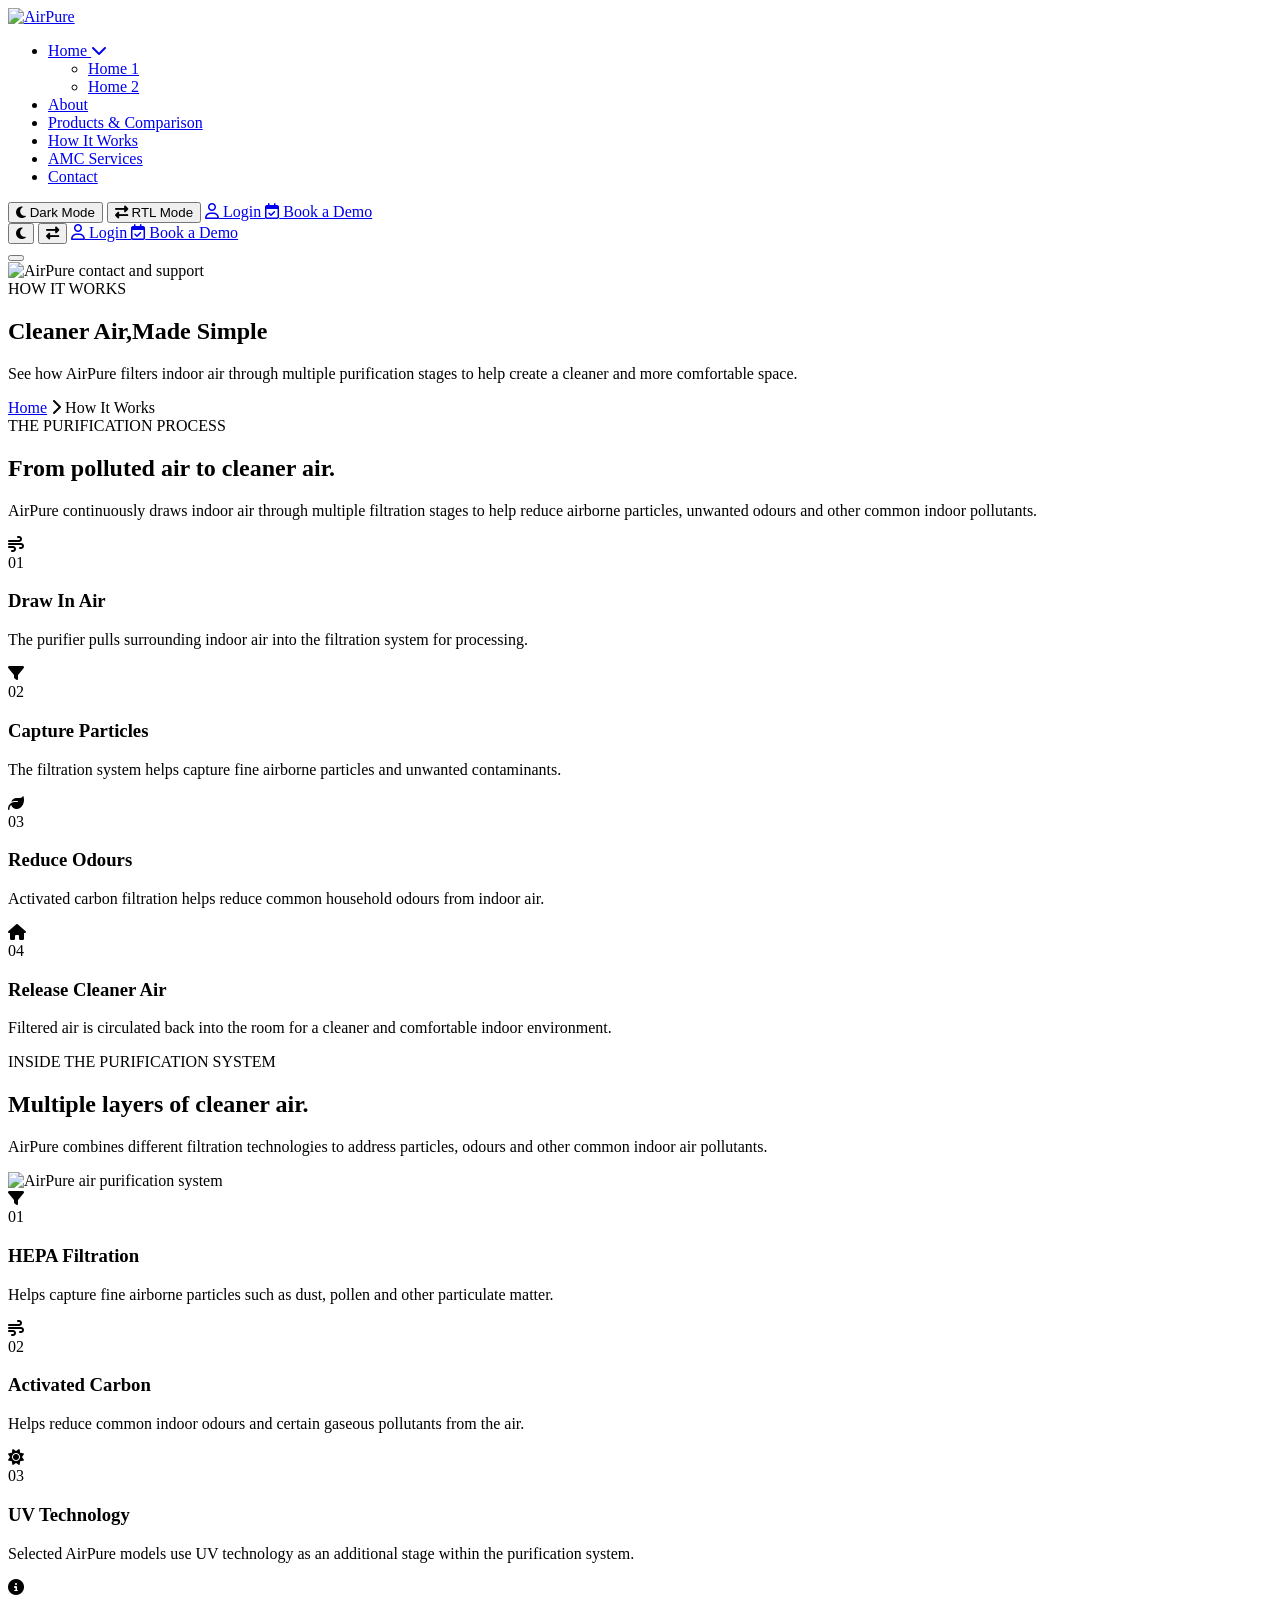
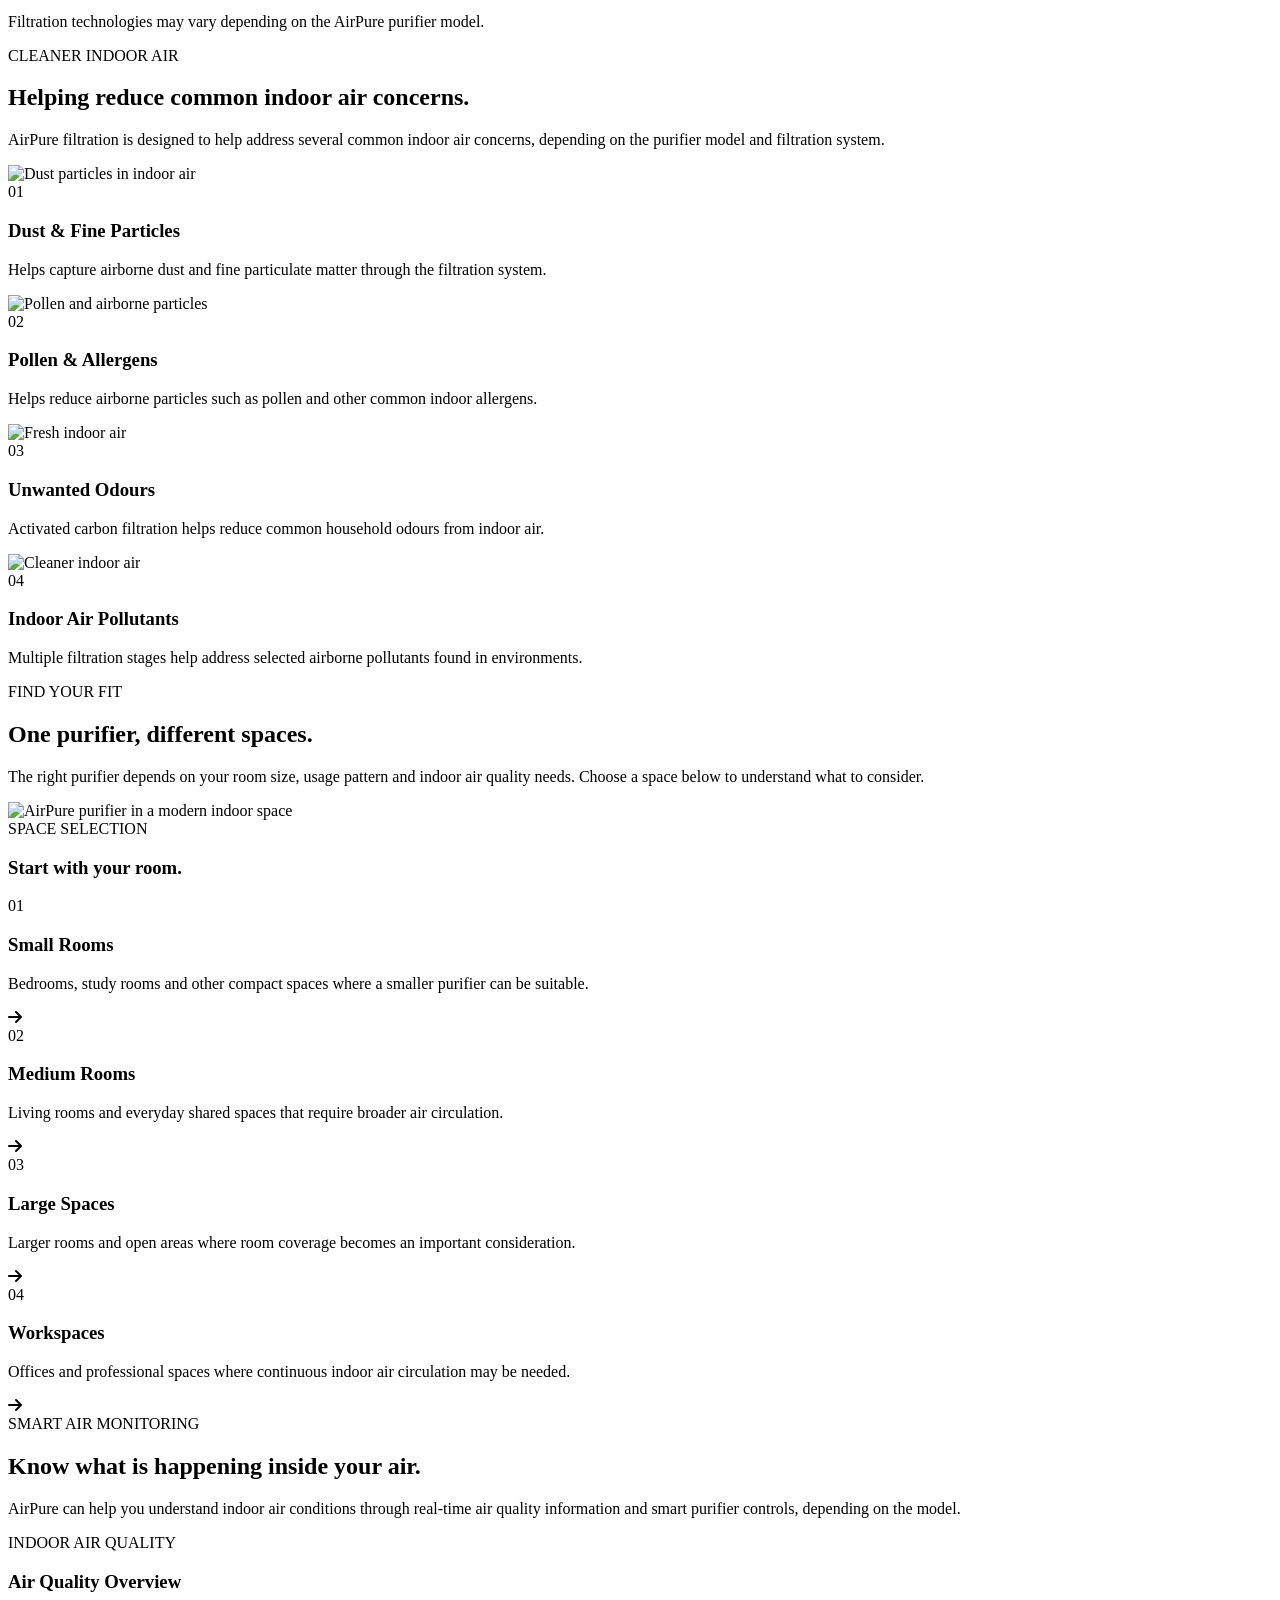
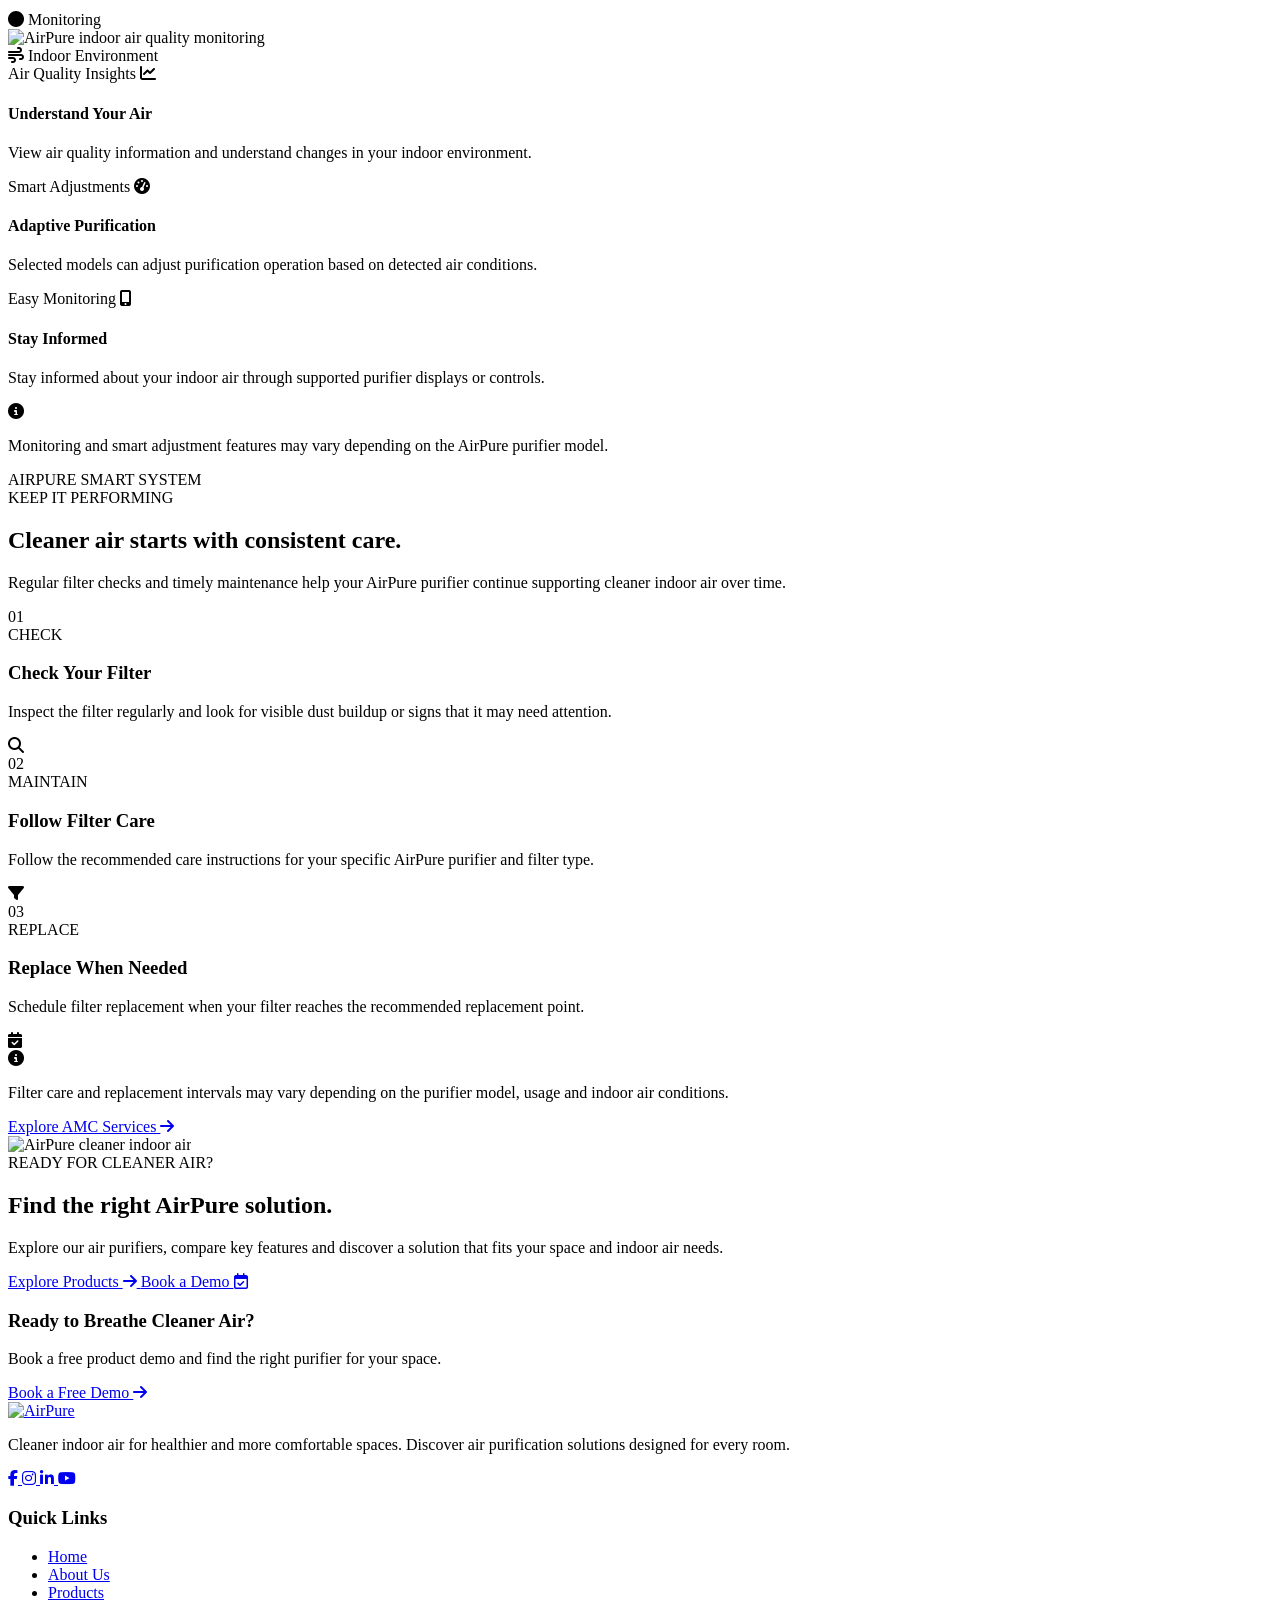
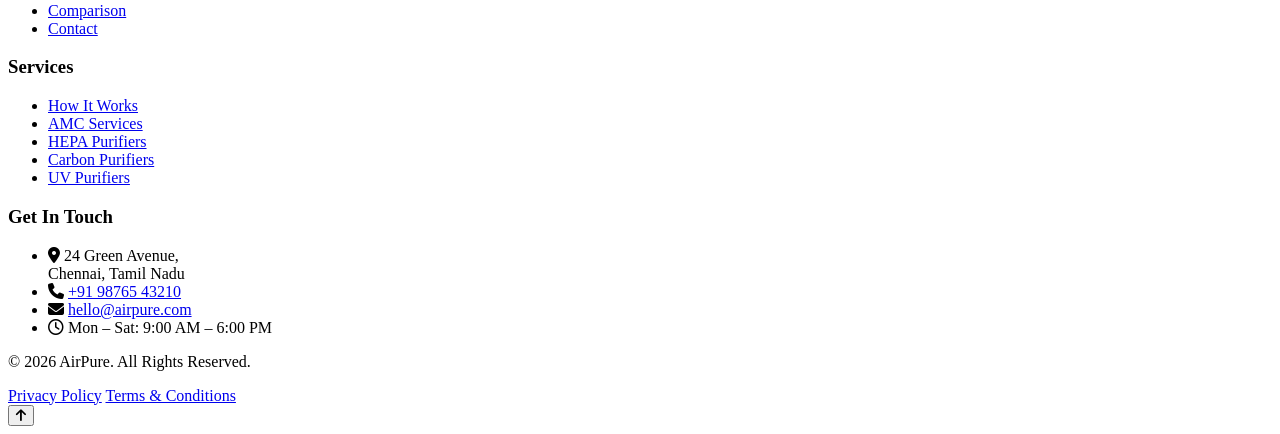
==== how-it-works.html @ e8b5ab21 "Add files via upload" ====
<!DOCTYPE html>
<html lang="en">

<head>
    <meta charset="UTF-8">

    <!-- Responsive Viewport -->
    <meta name="viewport" content="width=device-width, initial-scale=1.0">

    <!-- Website Title -->
    <title>AirPure</title>

    <!-- Favicon -->
    <link rel="icon" type="image/png" href="images/favicon.png">

    <!-- SEO Description -->
    <meta name="description"
        content="AirPure provides advanced air purifiers and indoor air quality solutions for cleaner, healthier spaces.">

    <!-- Google Font - Plus Jakarta Sans -->
    <link rel="preconnect" href="https://fonts.googleapis.com">
    <link rel="preconnect" href="https://fonts.gstatic.com" crossorigin>

    <link href="https://fonts.googleapis.com/css2?family=Plus+Jakarta+Sans:wght@400;500;600&display=swap"
        rel="stylesheet">

    <!-- Font Awesome -->
    <link rel="stylesheet" href="https://cdnjs.cloudflare.com/ajax/libs/font-awesome/6.7.2/css/all.min.css">

    <!-- Main CSS -->
    <link rel="stylesheet" href="css/style.css">

</head>

<body>

    <!-- ================================
     AIRPURE HEADER
================================= -->
    <header class="airpure-header" id="airpureHeader">

        <div class="airpure-header-container">

            <!-- Logo -->
            <a href="index.html" class="airpure-logo">
                <img src="images/logo.png" alt="AirPure">
            </a>


            <!-- Desktop Navigation -->
            <nav class="airpure-navigation" id="airpureNavigation">

                <ul class="airpure-menu">

                    <!-- Home Dropdown -->
                    <li class="airpure-menu-item airpure-home-dropdown">
                        <a href="#" class="airpure-menu-link">
                            Home
                            <i class="fa-solid fa-chevron-down"></i>
                        </a>

                        <ul class="airpure-dropdown-menu">
                            <li>
                                <a href="index.html">Home 1</a>
                            </li>

                            <li>
                                <a href="home-2.html">Home 2</a>
                            </li>
                        </ul>
                    </li>


                    <!-- About -->
                    <li class="airpure-menu-item">
                        <a href="about.html" class="airpure-menu-link">
                            About
                        </a>
                    </li>

                    <!-- Products -->
                    <li class="airpure-menu-item">
                        <a href="products.html" class="airpure-menu-link">
                            Products & Comparison
                        </a>
                    </li>

                    <!-- How It Works -->
                    <li class="airpure-menu-item">
                        <a href="how-it-works.html" class="airpure-menu-link">
                            How It Works
                        </a>
                    </li>


                    <!-- AMC Services -->
                    <li class="airpure-menu-item">
                        <a href="amc-services.html" class="airpure-menu-link">
                            AMC Services
                        </a>
                    </li>


                    <!-- Contact -->
                    <li class="airpure-menu-item">
                        <a href="contact.html" class="airpure-menu-link">
                            Contact
                        </a>
                    </li>

                </ul>


                <!-- Mobile / Tablet Controls -->
                <div class="airpure-mobile-controls">

                    <!-- Dark Mode -->
                    <button class="airpure-control-btn" id="airpureThemeToggle" type="button"
                        aria-label="Toggle dark mode">

                        <i class="fa-solid fa-moon"></i>
                        <span>Dark Mode</span>

                    </button>


                    <!-- RTL -->
                    <button class="airpure-control-btn" id="airpureRtlToggle" type="button"
                        aria-label="Toggle RTL mode">

                        <i class="fa-solid fa-right-left"></i>
                        <span>RTL Mode</span>

                    </button>


                    <!-- Login -->
                    <a href="login.html" class="airpure-login-btn">
                        <i class="fa-regular fa-user"></i>
                        Login
                    </a>


                    <!-- Book Demo -->
                    <a href="demo-booking.html" class="airpure-demo-btn">

                        <i class="fa-regular fa-calendar-check"></i>
                        Book a Demo

                    </a>

                </div>

            </nav>


            <!-- Desktop Controls -->
            <div class="airpure-desktop-controls">

                <!-- Dark Mode -->
                <button class="airpure-icon-btn" id="airpureThemeToggleDesktop" type="button"
                    aria-label="Toggle dark mode">

                    <i class="fa-solid fa-moon"></i>

                </button>


                <!-- RTL -->
                <button class="airpure-icon-btn" id="airpureRtlToggleDesktop" type="button"
                    aria-label="Toggle RTL mode">

                    <i class="fa-solid fa-right-left"></i>

                </button>


                <!-- Login -->
                <a href="login.html" class="airpure-login-btn">
                    <i class="fa-regular fa-user"></i>
                    Login
                </a>


                <!-- Book Demo -->
                <a href="demo-booking.html" class="airpure-demo-btn">

                    <i class="fa-regular fa-calendar-check"></i>
                    Book a Demo

                </a>

            </div>


            <!-- Menu Toggle -->
            <button class="airpure-menu-toggle" id="airpureMenuToggle" type="button" aria-label="Open menu"
                aria-expanded="false">

                <span></span>
                <span></span>
                <span></span>

            </button>

        </div>

    </header>

    <!-- Page Hero -->
    <section class="airpure-page-hero">

        <div class="airpure-page-hero-image">
            <img src="images/hw-hero.jpg" alt="AirPure contact and support">
        </div>

        <div class="airpure-page-hero-overlay"></div>

        <div class="container">
            <div class="airpure-page-hero-content">

                <span class="airpure-page-hero-label">
                    HOW IT WORKS
                </span>

                <h1>Cleaner Air,<span>Made Simple</span></h1>

                <p>
                    See how AirPure filters indoor air through multiple purification stages to help create a cleaner and
                    more comfortable space.
                </p>

                <div class="airpure-page-hero-breadcrumb">
                    <a href="index.html">Home</a>
                    <i class="fa-solid fa-chevron-right"></i>
                    <span>How It Works</span>
                </div>

            </div>
        </div>

    </section>

    <!-- AIR PURIFICATION PROCESS SECTION -->
    <section class="airpure-how-process-section">
        <div class="container">

            <div class="airpure-how-process-heading">

                <span class="airpure-section-label">
                    THE PURIFICATION PROCESS
                </span>

                <h2>
                    From polluted air to
                    <span>cleaner air.</span>
                </h2>

                <p>
                    AirPure continuously draws indoor air through multiple
                    filtration stages to help reduce airborne particles,
                    unwanted odours and other common indoor pollutants.
                </p>

            </div>

            <div class="airpure-how-process-grid">

                <!-- Step 01 -->
                <div class="airpure-how-process-card">

                    <div class="airpure-how-process-top">
                        <div class="airpure-how-process-icon">
                            <i class="fa-solid fa-wind"></i>
                        </div>

                        <span>01</span>
                    </div>

                    <h3>Draw In Air</h3>

                    <p>
                        The purifier pulls surrounding indoor air into the
                        filtration system for processing.
                    </p>

                </div>


                <!-- Step 02 -->
                <div class="airpure-how-process-card">

                    <div class="airpure-how-process-top">
                        <div class="airpure-how-process-icon">
                            <i class="fa-solid fa-filter"></i>
                        </div>

                        <span>02</span>
                    </div>

                    <h3>Capture Particles</h3>

                    <p>
                        The filtration system helps capture fine airborne
                        particles and unwanted contaminants.
                    </p>

                </div>


                <!-- Step 03 -->
                <div class="airpure-how-process-card">

                    <div class="airpure-how-process-top">
                        <div class="airpure-how-process-icon">
                            <i class="fa-solid fa-leaf"></i>
                        </div>

                        <span>03</span>
                    </div>

                    <h3>Reduce Odours</h3>

                    <p>
                        Activated carbon filtration helps reduce common
                        household odours from indoor air.
                    </p>

                </div>


                <!-- Step 04 -->
                <div class="airpure-how-process-card">

                    <div class="airpure-how-process-top">
                        <div class="airpure-how-process-icon">
                            <i class="fa-solid fa-house"></i>
                        </div>

                        <span>04</span>
                    </div>

                    <h3>Release Cleaner Air</h3>

                    <p>
                        Filtered air is circulated back into the room for a
                        cleaner and comfortable indoor environment.
                    </p>

                </div>

            </div>

        </div>
    </section>

    <!-- PURIFICATION TECHNOLOGY SECTION -->
    <section class="airpure-how-technology-section">
        <div class="container">

            <div class="airpure-how-technology-heading">

                <span class="airpure-section-label">
                    INSIDE THE PURIFICATION SYSTEM
                </span>

                <h2>
                    Multiple layers of
                    <span>cleaner air.</span>
                </h2>

                <p>
                    AirPure combines different filtration technologies to address
                    particles, odours and other common indoor air pollutants.
                </p>

            </div>


            <div class="airpure-how-technology-main">

                <div class="airpure-how-technology-image">
                    <img src="images/purification-system.jpg" alt="AirPure air purification system">
                </div>


                <div class="airpure-how-technology-content">

                    <div class="airpure-how-technology-item">

                        <div class="airpure-how-technology-icon">
                            <i class="fa-solid fa-filter"></i>
                        </div>

                        <div>
                            <span>01</span>
                            <h3>HEPA Filtration</h3>
                            <p>
                                Helps capture fine airborne particles such as dust,
                                pollen and other particulate matter.
                            </p>
                        </div>

                    </div>


                    <div class="airpure-how-technology-item">

                        <div class="airpure-how-technology-icon">
                            <i class="fa-solid fa-wind"></i>
                        </div>

                        <div>
                            <span>02</span>
                            <h3>Activated Carbon</h3>
                            <p>
                                Helps reduce common indoor odours and certain
                                gaseous pollutants from the air.
                            </p>
                        </div>

                    </div>


                    <div class="airpure-how-technology-item">

                        <div class="airpure-how-technology-icon">
                            <i class="fa-solid fa-sun"></i>
                        </div>

                        <div>
                            <span>03</span>
                            <h3>UV Technology</h3>
                            <p>
                                Selected AirPure models use UV technology as an
                                additional stage within the purification system.
                            </p>
                        </div>

                    </div>


                    <div class="airpure-how-technology-note">

                        <i class="fa-solid fa-circle-info"></i>

                        <p>
                            Filtration technologies may vary depending on the
                            AirPure purifier model.
                        </p>

                    </div>

                </div>

            </div>

        </div>
    </section>

    <!-- AIR QUALITY BENEFITS SECTION -->
    <section class="airpure-how-benefits-section">
        <div class="container">

            <div class="airpure-how-benefits-heading">

                <span class="airpure-section-label">
                    CLEANER INDOOR AIR
                </span>

                <h2>
                    Helping reduce common
                    <span>indoor air concerns.</span>
                </h2>

                <p>
                    AirPure filtration is designed to help address several common
                    indoor air concerns, depending on the purifier model and
                    filtration system.
                </p>

            </div>


            <div class="airpure-how-benefits-grid">

                <!-- Card 01 -->
                <div class="airpure-how-benefit-card">

                    <div class="airpure-how-benefit-image">
                        <img src="images/dust-particles.jpg" alt="Dust particles in indoor air">
                    </div>

                    <div class="airpure-how-benefit-content">
                        <span>01</span>

                        <h3>Dust & Fine Particles</h3>

                        <p>
                            Helps capture airborne dust and fine particulate
                            matter through the filtration system.
                        </p>
                    </div>

                </div>


                <!-- Card 02 -->
                <div class="airpure-how-benefit-card">

                    <div class="airpure-how-benefit-image">
                        <img src="images/pollen.jpg" alt="Pollen and airborne particles">
                    </div>

                    <div class="airpure-how-benefit-content">
                        <span>02</span>

                        <h3>Pollen & Allergens</h3>

                        <p>
                            Helps reduce airborne particles such as pollen and
                            other common indoor allergens.
                        </p>
                    </div>

                </div>


                <!-- Card 03 -->
                <div class="airpure-how-benefit-card">

                    <div class="airpure-how-benefit-image">
                        <img src="images/odour.jpg" alt="Fresh indoor air">
                    </div>

                    <div class="airpure-how-benefit-content">
                        <span>03</span>

                        <h3>Unwanted Odours</h3>

                        <p>
                            Activated carbon filtration helps reduce common
                            household odours from indoor air.
                        </p>
                    </div>

                </div>


                <!-- Card 04 -->
                <div class="airpure-how-benefit-card">

                    <div class="airpure-how-benefit-image">
                        <img src="images/indoor-air.jpg" alt="Cleaner indoor air">
                    </div>

                    <div class="airpure-how-benefit-content">
                        <span>04</span>

                        <h3>Indoor Air Pollutants</h3>

                        <p>
                            Multiple filtration stages help address selected
                            airborne pollutants found in environments.
                        </p>
                    </div>

                </div>

            </div>

        </div>
    </section>

    <!-- RIGHT PURIFIER FOR YOUR SPACE SECTION -->
    <section class="airpure-how-space-section">
        <div class="container">

            <div class="airpure-how-space-header">

                <div>
                    <span class="airpure-section-label">
                        FIND YOUR FIT
                    </span>

                    <h2>
                        One purifier,
                        <span>different spaces.</span>
                    </h2>
                </div>

                <p>
                    The right purifier depends on your room size, usage pattern
                    and indoor air quality needs. Choose a space below to
                    understand what to consider.
                </p>

            </div>


            <div class="airpure-how-space-layout">

                <!-- Large Image -->
                <div class="airpure-how-space-visual">

                    <img src="images/indoor-space.jpg" alt="AirPure purifier in a modern indoor space">

                    <div class="airpure-how-space-overlay">

                        <span>SPACE SELECTION</span>

                        <h3>
                            Start with your
                            room.
                        </h3>

                    </div>

                </div>


                <!-- Space Information -->
                <div class="airpure-how-space-list">

                    <div class="airpure-how-space-row">

                        <div class="airpure-how-space-row-number">
                            01
                        </div>

                        <div class="airpure-how-space-row-content">
                            <h3>Small Rooms</h3>

                            <p>
                                Bedrooms, study rooms and other compact spaces
                                where a smaller purifier can be suitable.
                            </p>
                        </div>

                        <i class="fa-solid fa-arrow-right"></i>

                    </div>


                    <div class="airpure-how-space-row">

                        <div class="airpure-how-space-row-number">
                            02
                        </div>

                        <div class="airpure-how-space-row-content">
                            <h3>Medium Rooms</h3>

                            <p>
                                Living rooms and everyday shared spaces that
                                require broader air circulation.
                            </p>
                        </div>

                        <i class="fa-solid fa-arrow-right"></i>

                    </div>


                    <div class="airpure-how-space-row">

                        <div class="airpure-how-space-row-number">
                            03
                        </div>

                        <div class="airpure-how-space-row-content">
                            <h3>Large Spaces</h3>

                            <p>
                                Larger rooms and open areas where room coverage
                                becomes an important consideration.
                            </p>
                        </div>

                        <i class="fa-solid fa-arrow-right"></i>

                    </div>


                    <div class="airpure-how-space-row">

                        <div class="airpure-how-space-row-number">
                            04
                        </div>

                        <div class="airpure-how-space-row-content">
                            <h3>Workspaces</h3>

                            <p>
                                Offices and professional spaces where continuous
                                indoor air circulation may be needed.
                            </p>
                        </div>

                        <i class="fa-solid fa-arrow-right"></i>

                    </div>

                </div>

            </div>

        </div>
    </section>

    <!-- SMART AIR QUALITY MONITORING SECTION -->
    <section class="airpure-how-monitor-section">
        <div class="container">

            <div class="airpure-how-monitor-heading">

                <span class="airpure-section-label">
                    SMART AIR MONITORING
                </span>

                <h2>
                    Know what is happening
                    <span>inside your air.</span>
                </h2>

                <p>
                    AirPure can help you understand indoor air conditions
                    through real-time air quality information and smart
                    purifier controls, depending on the model.
                </p>

            </div>


            <div class="airpure-how-monitor-dashboard">

                <!-- Dashboard Header -->
                <div class="airpure-how-monitor-dashboard-header">

                    <div>
                        <span>INDOOR AIR QUALITY</span>
                        <h3>Air Quality Overview</h3>
                    </div>

                    <div class="airpure-how-monitor-live">
                        <i class="fa-solid fa-circle"></i>
                        Monitoring
                    </div>

                </div>


                <!-- Dashboard Body -->
                <div class="airpure-how-monitor-dashboard-body">

                    <div class="airpure-how-monitor-main-visual">

                        <img src="images/air-quality-monitor.jpg" alt="AirPure indoor air quality monitoring">

                        <div class="airpure-how-monitor-image-label">
                            <i class="fa-solid fa-wind"></i>
                            Indoor Environment
                        </div>

                    </div>


                    <div class="airpure-how-monitor-data">

                        <!-- Air Quality -->
                        <div class="airpure-how-monitor-data-item">

                            <div class="airpure-how-monitor-data-top">
                                <span>Air Quality Insights</span>
                                <i class="fa-solid fa-chart-line"></i>
                            </div>

                            <h4>Understand Your Air</h4>

                            <p>
                                View air quality information and understand
                                changes in your indoor environment.
                            </p>

                            <div class="airpure-how-monitor-progress">
                                <span></span>
                            </div>

                        </div>


                        <!-- Smart Adjustments -->
                        <div class="airpure-how-monitor-data-item">

                            <div class="airpure-how-monitor-data-top">
                                <span>Smart Adjustments</span>
                                <i class="fa-solid fa-gauge-high"></i>
                            </div>

                            <h4>Adaptive Purification</h4>

                            <p>
                                Selected models can adjust purification
                                operation based on detected air conditions.
                            </p>

                            <div class="airpure-how-monitor-progress">
                                <span></span>
                            </div>

                        </div>


                        <!-- Easy Monitoring -->
                        <div class="airpure-how-monitor-data-item">

                            <div class="airpure-how-monitor-data-top">
                                <span>Easy Monitoring</span>
                                <i class="fa-solid fa-mobile-screen-button"></i>
                            </div>

                            <h4>Stay Informed</h4>

                            <p>
                                Stay informed about your indoor air through
                                supported purifier displays or controls.
                            </p>

                            <div class="airpure-how-monitor-progress">
                                <span></span>
                            </div>

                        </div>

                    </div>

                </div>


                <!-- Dashboard Footer -->
                <div class="airpure-how-monitor-dashboard-footer">

                    <div>
                        <i class="fa-solid fa-circle-info"></i>

                        <p>
                            Monitoring and smart adjustment features may vary
                            depending on the AirPure purifier model.
                        </p>
                    </div>

                    <span>
                        AIRPURE SMART SYSTEM
                    </span>

                </div>

            </div>

        </div>
    </section>

    <!-- PURIFIER CARE SECTION -->
    <section class="airpure-how-care-section">
        <div class="container">

            <div class="airpure-how-care-top">

                <div class="airpure-how-care-title">

                    <span class="airpure-section-label">
                        KEEP IT PERFORMING
                    </span>

                    <h2>
                        Cleaner air starts with
                        <span>consistent care.</span>
                    </h2>

                </div>

                <p>
                    Regular filter checks and timely maintenance help your
                    AirPure purifier continue supporting cleaner indoor air
                    over time.
                </p>

            </div>


            <div class="airpure-how-care-timeline">

                <!-- STEP 01 -->
                <div class="airpure-how-care-step">

                    <div class="airpure-how-care-marker">
                        <span>01</span>
                    </div>

                    <div class="airpure-how-care-content">

                        <span>CHECK</span>

                        <h3>
                            Check Your Filter
                        </h3>

                        <p>
                            Inspect the filter regularly and look for visible
                            dust buildup or signs that it may need attention.
                        </p>

                    </div>

                    <div class="airpure-how-care-icon">
                        <i class="fa-solid fa-magnifying-glass"></i>
                    </div>

                </div>


                <!-- STEP 02 -->
                <div class="airpure-how-care-step">

                    <div class="airpure-how-care-marker">
                        <span>02</span>
                    </div>

                    <div class="airpure-how-care-content">

                        <span>MAINTAIN</span>

                        <h3>
                            Follow Filter Care
                        </h3>

                        <p>
                            Follow the recommended care instructions for your
                            specific AirPure purifier and filter type.
                        </p>

                    </div>

                    <div class="airpure-how-care-icon">
                        <i class="fa-solid fa-filter"></i>
                    </div>

                </div>


                <!-- STEP 03 -->
                <div class="airpure-how-care-step">

                    <div class="airpure-how-care-marker">
                        <span>03</span>
                    </div>

                    <div class="airpure-how-care-content">

                        <span>REPLACE</span>

                        <h3>
                            Replace When Needed
                        </h3>

                        <p>
                            Schedule filter replacement when your filter reaches
                            the recommended replacement point.
                        </p>

                    </div>

                    <div class="airpure-how-care-icon">
                        <i class="fa-solid fa-calendar-check"></i>
                    </div>

                </div>

            </div>


            <div class="airpure-how-care-bottom">

                <div>
                    <i class="fa-solid fa-circle-info"></i>

                    <p>
                        Filter care and replacement intervals may vary depending
                        on the purifier model, usage and indoor air conditions.
                    </p>
                </div>

                <a href="amc-services.html" class="btn-secondary">
                    Explore AMC Services
                    <i class="fa-solid fa-arrow-right"></i>
                </a>

            </div>

        </div>
    </section>

    <!-- HOW IT WORKS FINAL CTA -->
    <section class="airpure-how-final-cta">

        <div class="airpure-how-final-cta-image">
            <img src="images/clean-air-cta.jpg" alt="AirPure cleaner indoor air">
        </div>

        <div class="airpure-how-final-cta-overlay"></div>

        <div class="container">

            <div class="airpure-how-final-cta-content">

                <span class="airpure-section-label">
                    READY FOR CLEANER AIR?
                </span>

                <h2>
                    Find the right
                    <span>AirPure solution.</span>
                </h2>

                <p>
                    Explore our air purifiers, compare key features and discover
                    a solution that fits your space and indoor air needs.
                </p>

                <div class="airpure-how-final-cta-actions">

                    <a href="products-comparison.html" class="btn-primary">
                        Explore Products
                        <i class="fa-solid fa-arrow-right"></i>
                    </a>

                    <a href="book-demo.html" class="btn-secondary">
                        Book a Demo
                        <i class="fa-regular fa-calendar-check"></i>
                    </a>

                </div>

            </div>

        </div>

    </section>

    <!-- =========================================
     AIRPURE FOOTER
========================================= -->

    <footer class="airpure-footer">

        <div class="container">

            <!-- Footer CTA -->
            <div class="airpure-footer-cta">

                <div class="airpure-footer-cta-content">

                    <h3>Ready to Breathe Cleaner Air?</h3>

                    <p>
                        Book a free product demo and find the right
                        purifier for your space.
                    </p>

                </div>

                <a href="contact.html#demo-booking" class="airpure-footer-cta-btn">

                    Book a Free Demo
                    <i class="fa-solid fa-arrow-right"></i>

                </a>

            </div>


            <!-- Footer Main Columns -->
            <div class="airpure-footer-main">

                <!-- Brand -->
                <div class="airpure-footer-brand">

                    <a href="index.html" class="airpure-footer-logo">
                        <img src="images/logo-light.png" alt="AirPure">
                    </a>

                    <p>
                        Cleaner indoor air for healthier and more
                        comfortable spaces. Discover air purification
                        solutions designed for every room.
                    </p>

                    <div class="airpure-social-links">

                        <a href="#" aria-label="Facebook">
                            <i class="fa-brands fa-facebook-f"></i>
                        </a>

                        <a href="#" aria-label="Instagram">
                            <i class="fa-brands fa-instagram"></i>
                        </a>

                        <a href="#" aria-label="LinkedIn">
                            <i class="fa-brands fa-linkedin-in"></i>
                        </a>

                        <a href="#" aria-label="YouTube">
                            <i class="fa-brands fa-youtube"></i>
                        </a>

                    </div>

                </div>


                <!-- Quick Links -->
                <div class="airpure-footer-column">

                    <h3>Quick Links</h3>

                    <ul>

                        <li>
                            <a href="index.html">Home</a>
                        </li>

                        <li>
                            <a href="about.html">About Us</a>
                        </li>

                        <li>
                            <a href="products.html">Products</a>
                        </li>

                        <li>
                            <a href="comparison.html">Comparison</a>
                        </li>

                        <li>
                            <a href="contact.html">Contact</a>
                        </li>

                    </ul>

                </div>


                <!-- Services -->
                <div class="airpure-footer-column">

                    <h3>Services</h3>

                    <ul>

                        <li>
                            <a href="how-it-works.html">
                                How It Works
                            </a>
                        </li>

                        <li>
                            <a href="amc-services.html">
                                AMC Services
                            </a>
                        </li>

                        <li>
                            <a href="products.html">
                                HEPA Purifiers
                            </a>
                        </li>

                        <li>
                            <a href="products.html">
                                Carbon Purifiers
                            </a>
                        </li>

                        <li>
                            <a href="products.html">
                                UV Purifiers
                            </a>
                        </li>

                    </ul>

                </div>


                <!-- Contact -->
                <div class="airpure-footer-column airpure-footer-contact">

                    <h3>Get In Touch</h3>

                    <ul>

                        <li>
                            <i class="fa-solid fa-location-dot"></i>

                            <span>
                                24 Green Avenue,<br>
                                Chennai, Tamil Nadu
                            </span>
                        </li>

                        <li>
                            <i class="fa-solid fa-phone"></i>

                            <a href="tel:+919876543210">
                                +91 98765 43210
                            </a>
                        </li>

                        <li>
                            <i class="fa-solid fa-envelope"></i>

                            <a href="mailto:hello@airpure.com">
                                hello@airpure.com
                            </a>
                        </li>

                        <li>
                            <i class="fa-regular fa-clock"></i>

                            <span>
                                Mon – Sat: 9:00 AM – 6:00 PM
                            </span>
                        </li>

                    </ul>

                </div>

            </div>


            <!-- Footer Bottom -->
            <div class="airpure-footer-bottom">

                <p>
                    © 2026 AirPure. All Rights Reserved.
                </p>

                <div class="airpure-footer-bottom-links">

                    <a href="#">Privacy Policy</a>

                    <span></span>

                    <a href="#">Terms & Conditions</a>

                </div>

            </div>

        </div>

    </footer>

    <!-- =========================================
     SCROLL TO TOP
========================================= -->

    <button class="airpure-scroll-top" id="airpureScrollTop" type="button" aria-label="Scroll to top">

        <i class="fa-solid fa-arrow-up"></i>

    </button>

    <script src="js/main.js"></script>

</body>

</html>
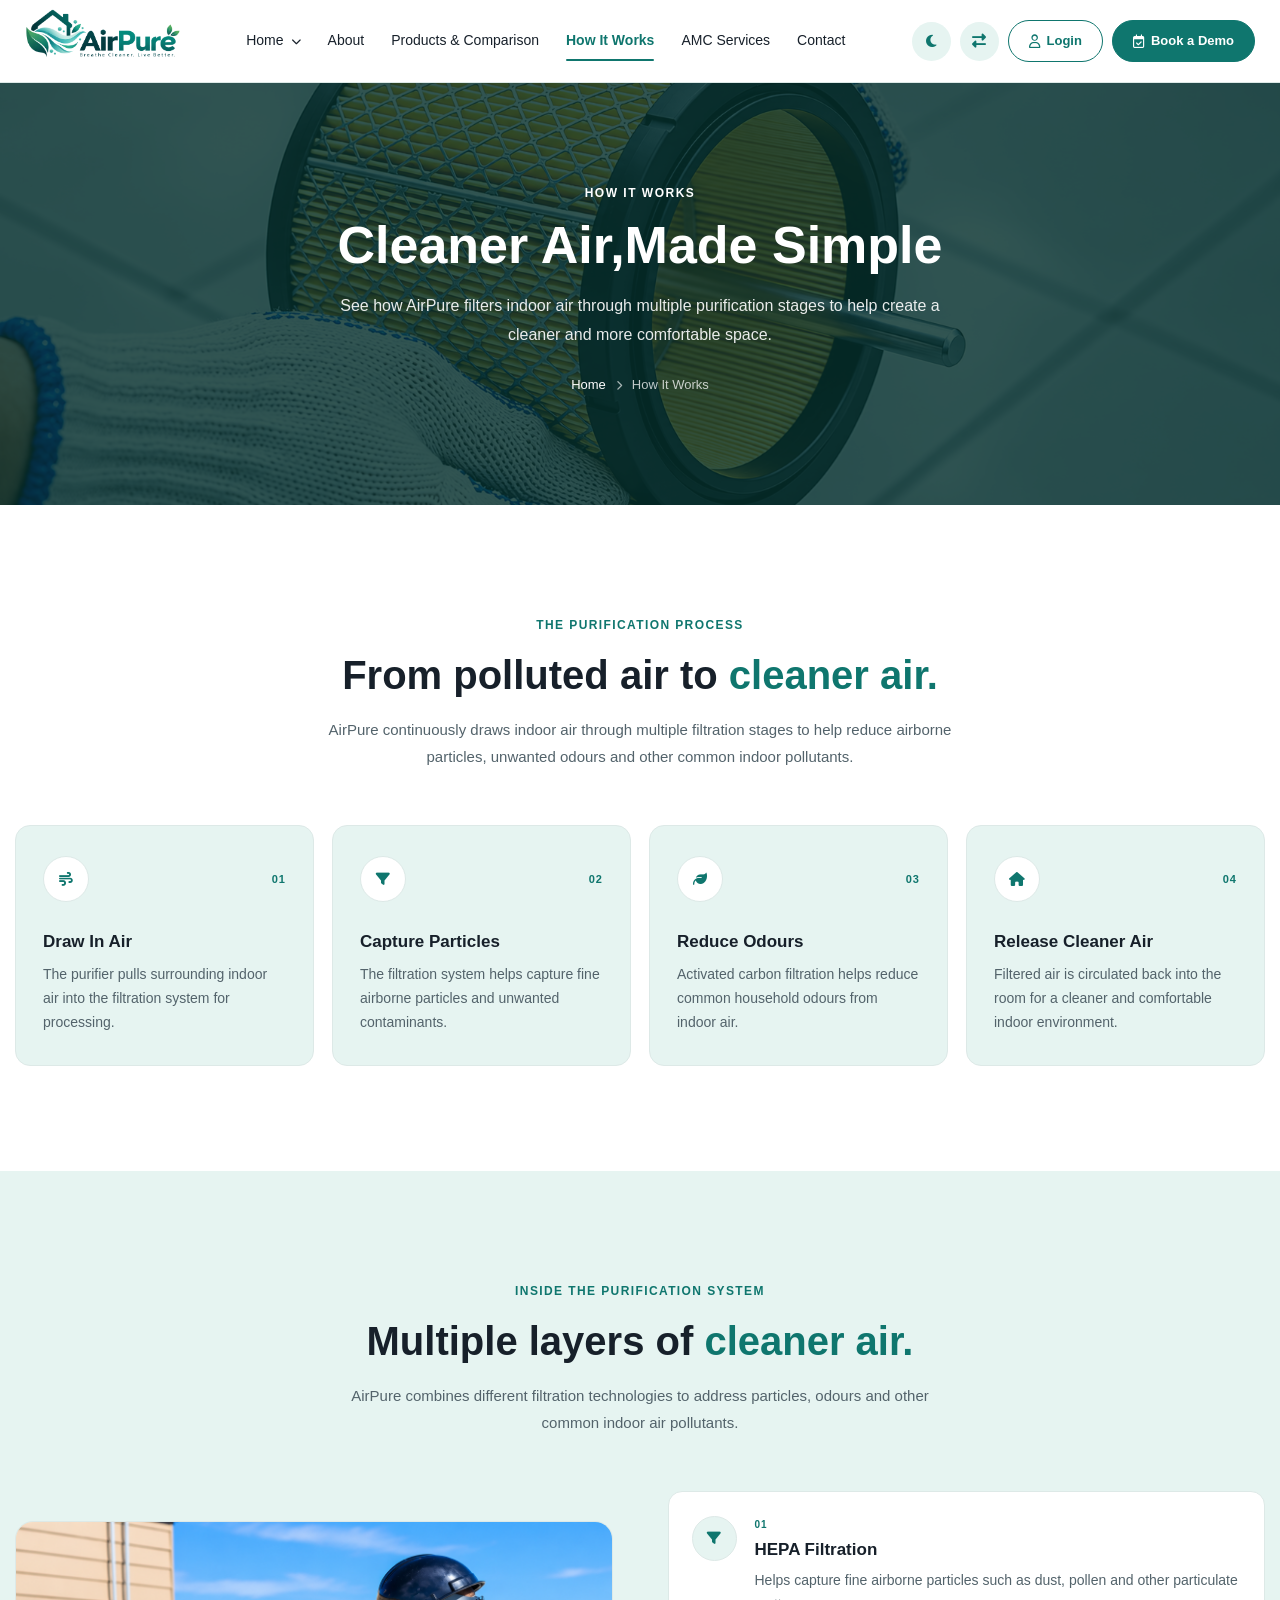
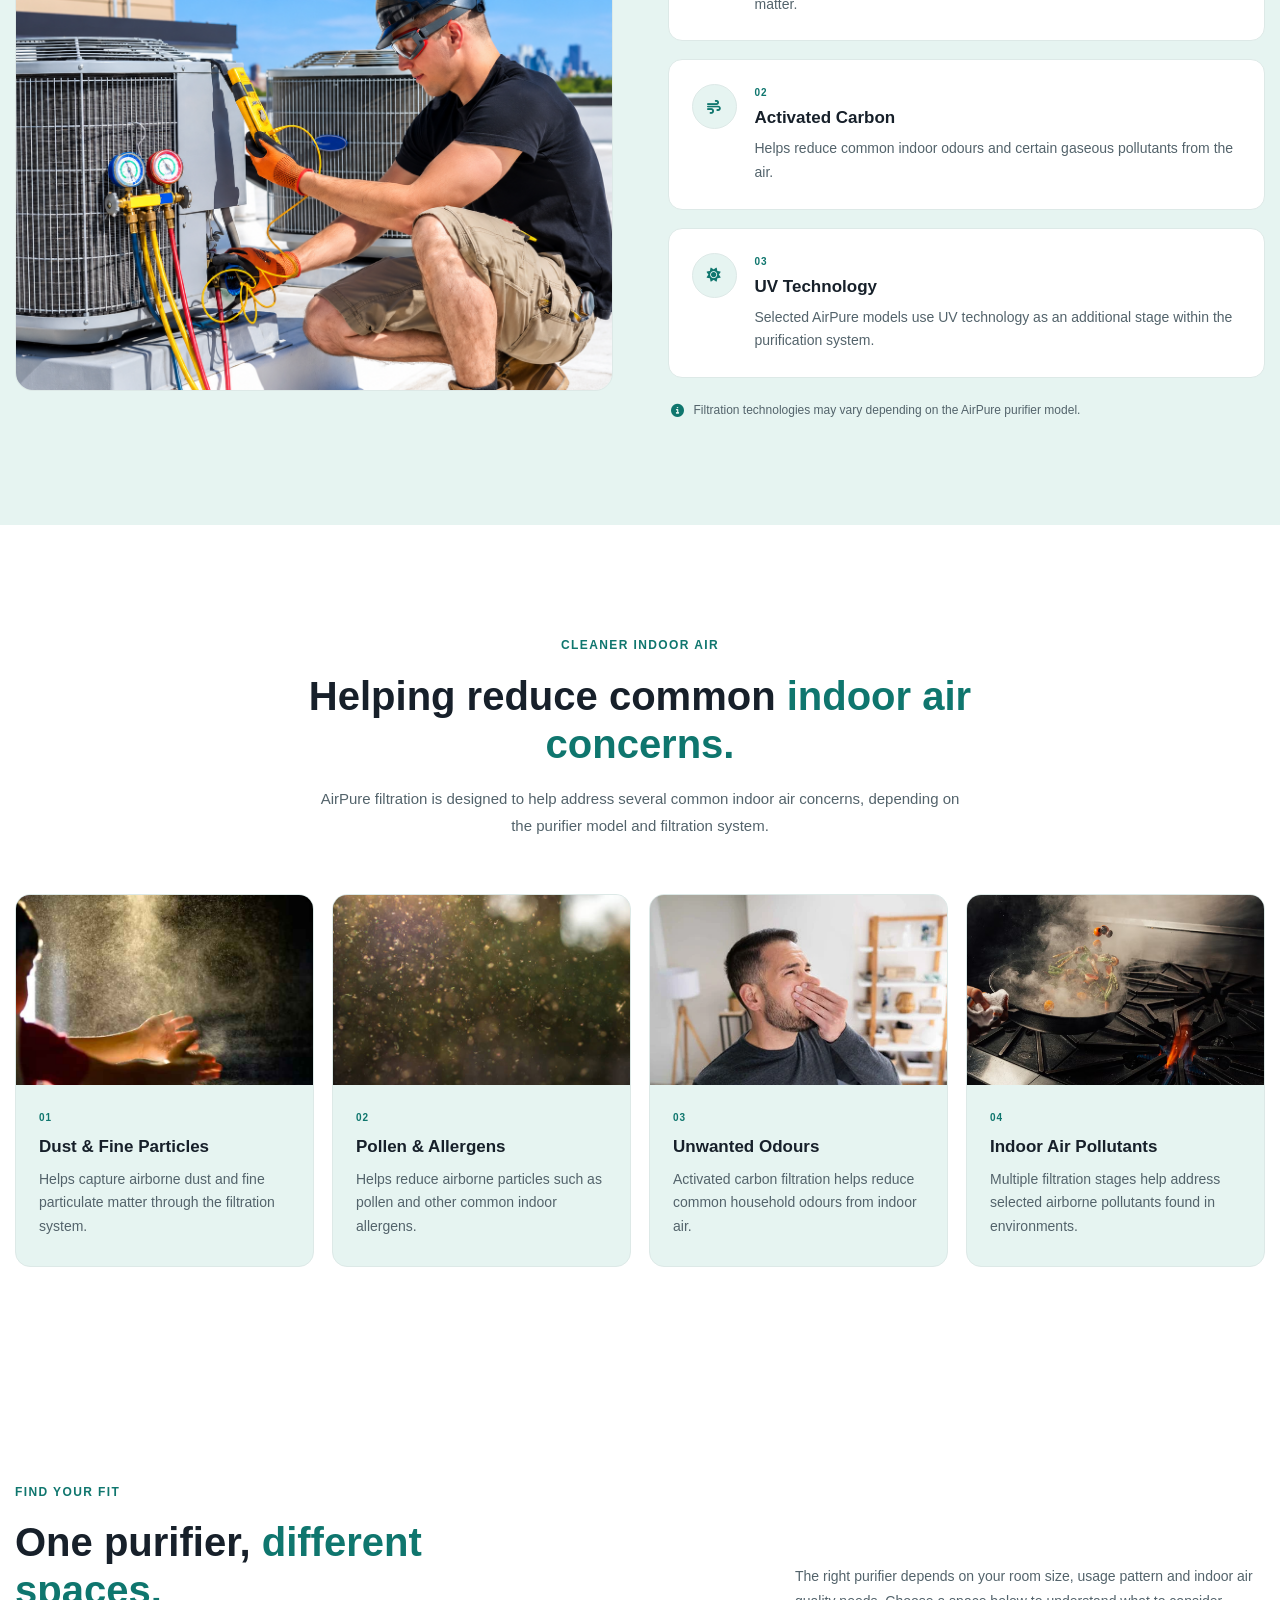
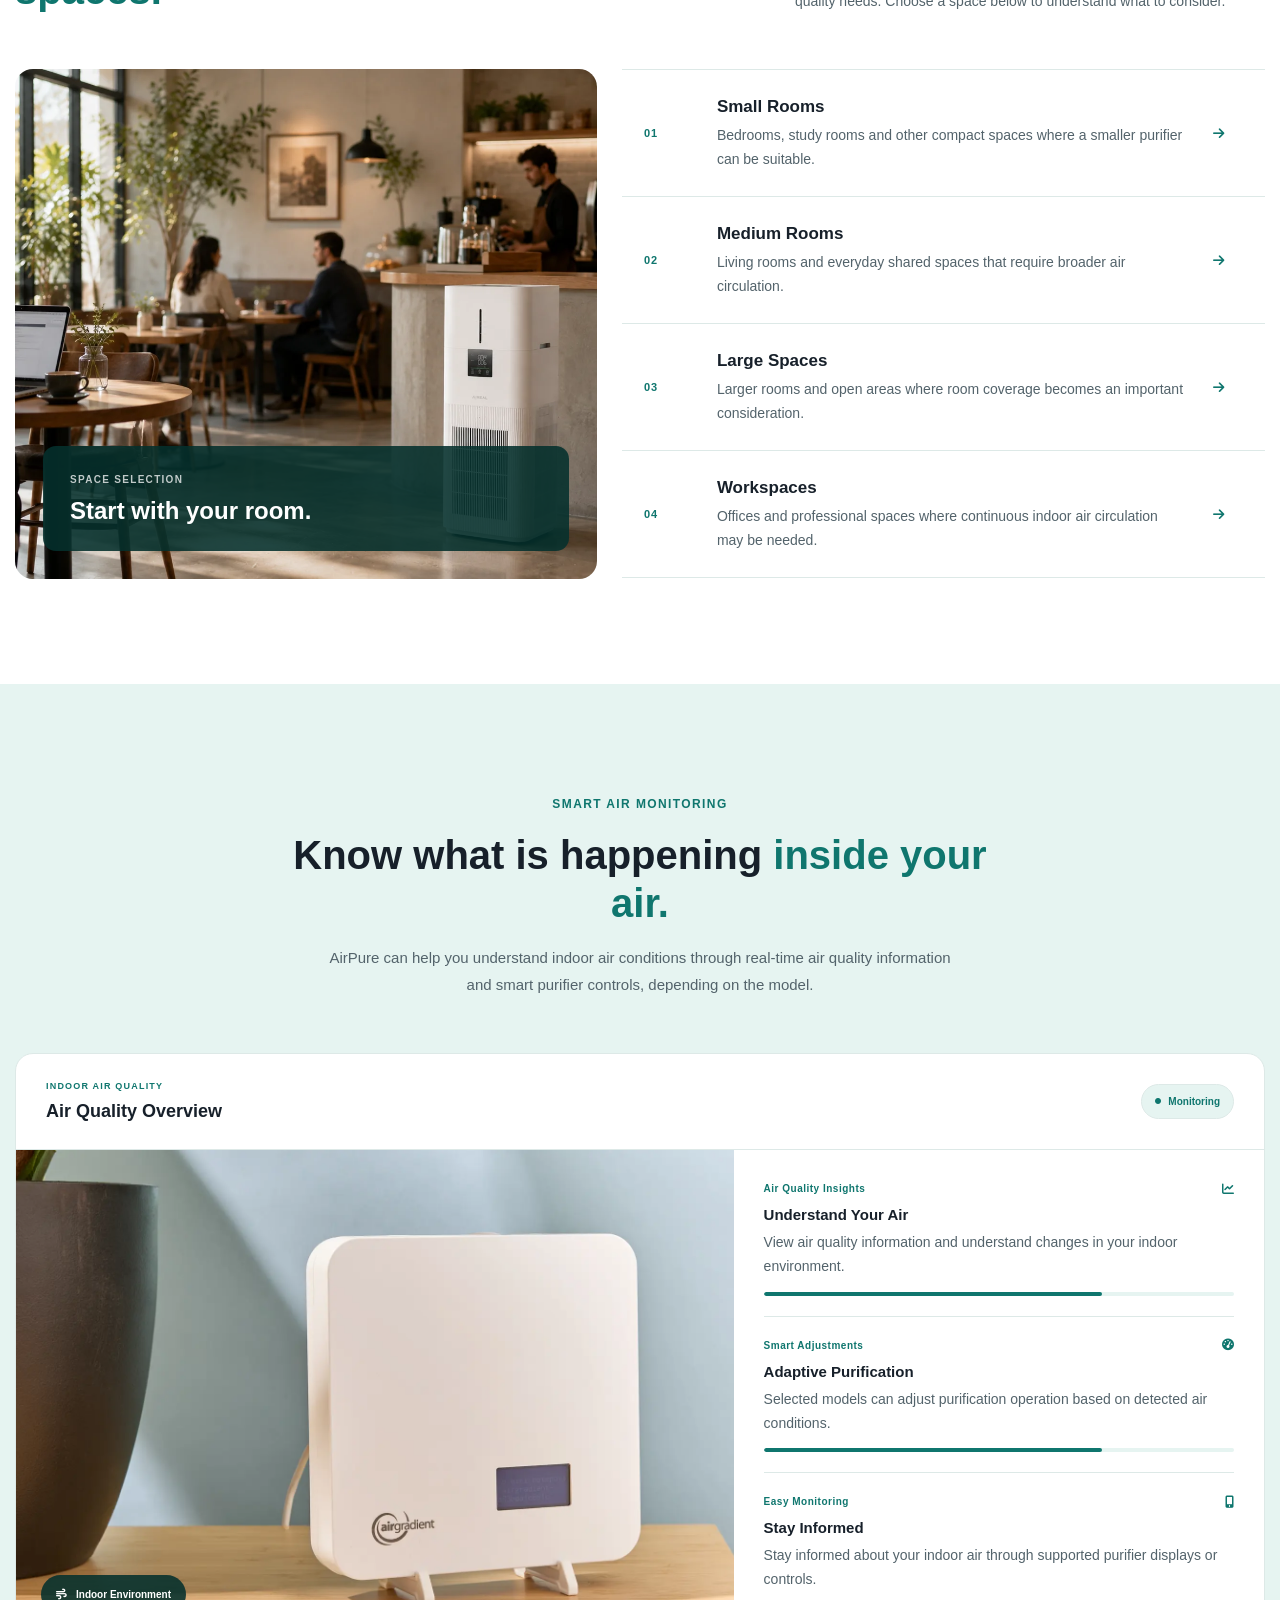
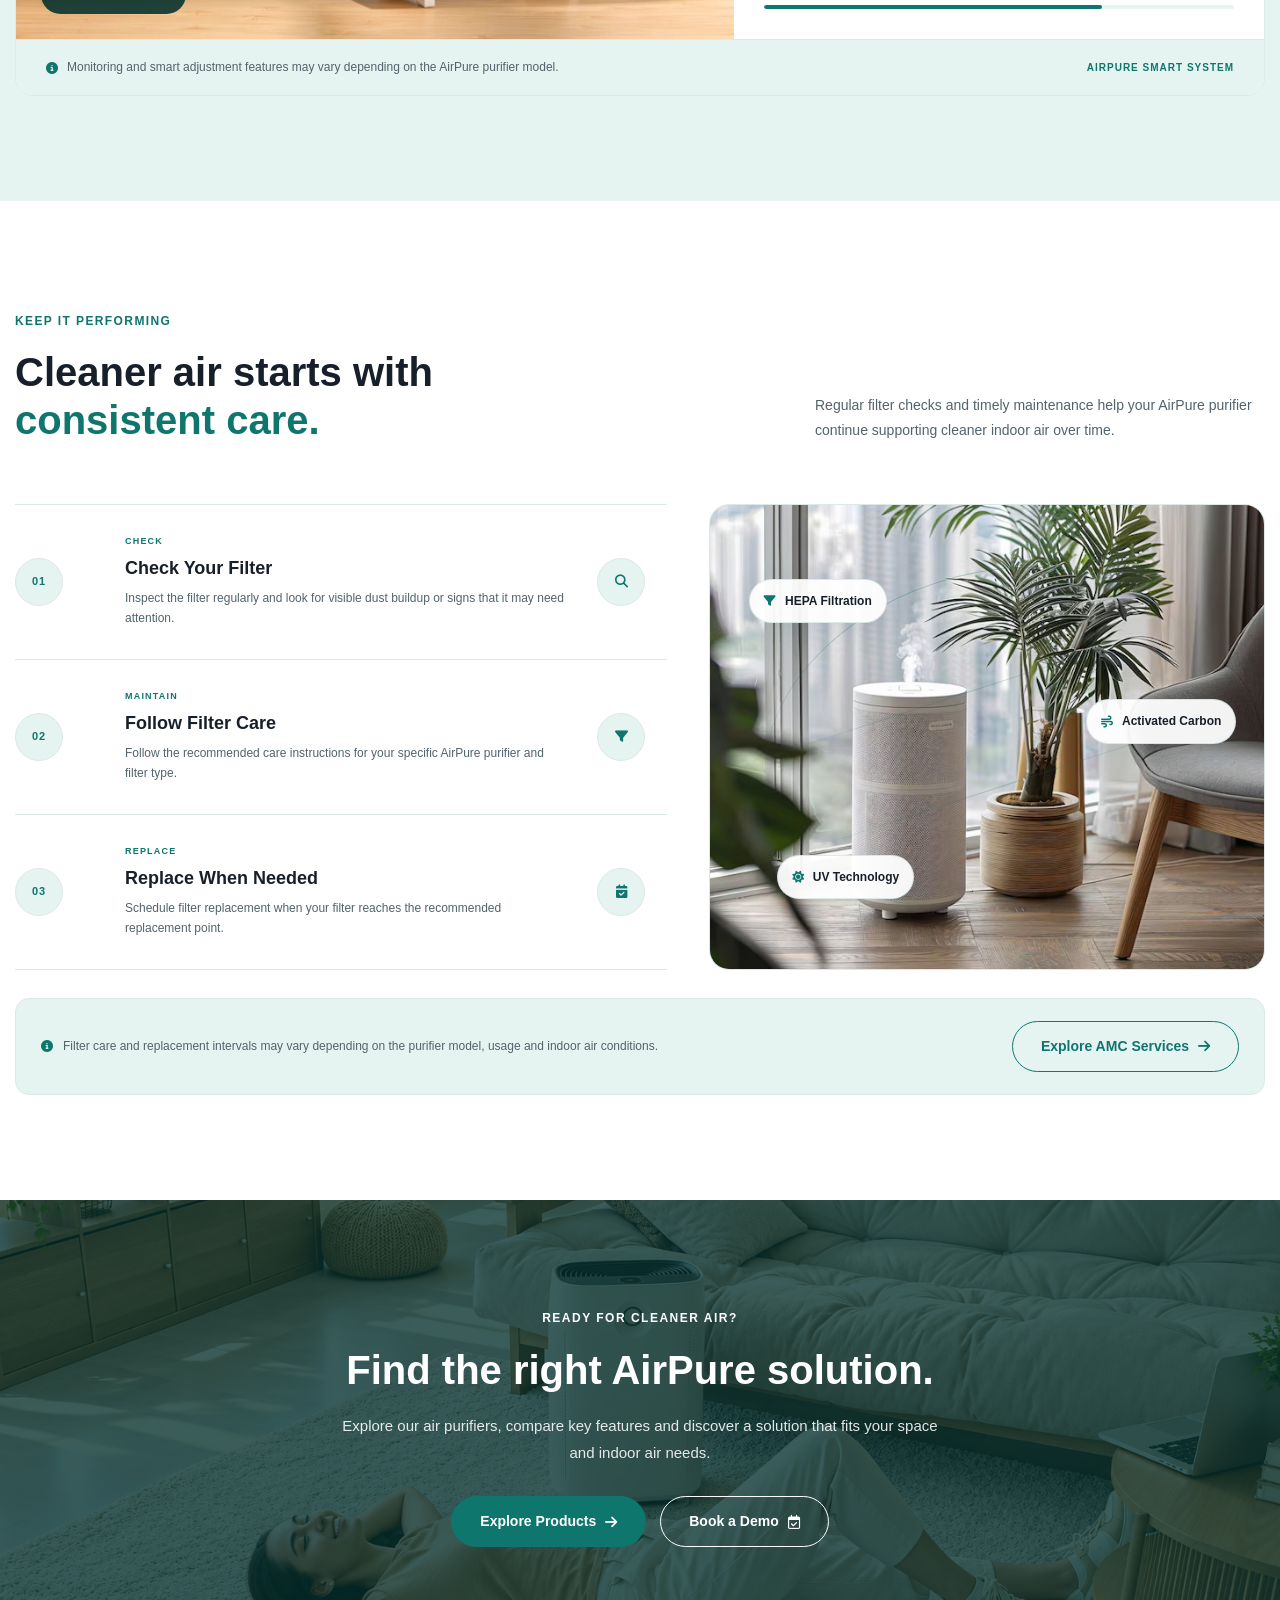
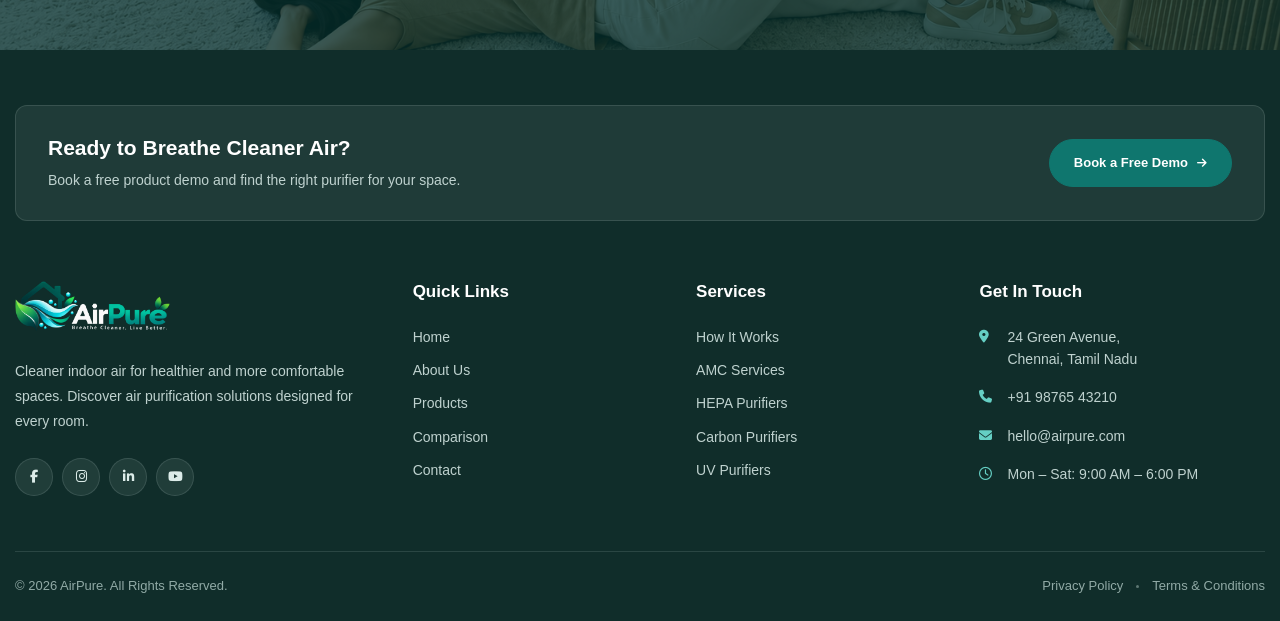
==== commit 452fb377: "Add files via upload" ====
--- a/how-it-works.html
+++ b/how-it-works.html
@@ -888,7 +888,8 @@
             </div>
 
 
-            <div class="airpure-how-care-timeline">
+            <div class="airpure-how-care-layout">
+            <div class="airpure-how-care-timeline">
 
                 <!-- STEP 01 -->
                 <div class="airpure-how-care-step">
@@ -976,7 +977,25 @@
 
                 </div>
 
-            </div>
+            </div>
+
+            <div class="airpure-how-care-visual" aria-label="AirPure purifier with multi-stage filtration">
+                <div class="airpure-how-care-airflow" aria-hidden="true"></div>
+                <img src="images/air-purifier-demo.jpg" alt="AirPure air purifier in a modern room">
+                <div class="airpure-how-care-badge airpure-how-care-badge-hepa">
+                    <i class="fa-solid fa-filter" aria-hidden="true"></i>
+                    <span>HEPA Filtration</span>
+                </div>
+                <div class="airpure-how-care-badge airpure-how-care-badge-carbon">
+                    <i class="fa-solid fa-wind" aria-hidden="true"></i>
+                    <span>Activated Carbon</span>
+                </div>
+                <div class="airpure-how-care-badge airpure-how-care-badge-uv">
+                    <i class="fa-solid fa-sun" aria-hidden="true"></i>
+                    <span>UV Technology</span>
+                </div>
+            </div>
+            </div>
 
 
             <div class="airpure-how-care-bottom">
@@ -1276,4 +1295,4 @@
 
 </body>
 
-</html>+</html>
--- a/css/style.css
+++ b/css/style.css
@@ -0,0 +1,22812 @@
+﻿/* =========================================
+   AIRPURE - GLOBAL CSS
+   ========================================= */
+
+/* Google Font */
+:root {
+    --primary-color: #0F766E;
+    --secondary-color: #E6F4F1;
+
+    --white-color: #FFFFFF;
+    --black-color: #17202A;
+    --text-color: #53636B;
+    --border-color: #DDE9E7;
+
+    --body-font: "Plus Jakarta Sans", sans-serif;
+
+    --transition: all 0.3s ease;
+}
+
+
+/* =========================================
+   RESET
+   ========================================= */
+
+* {
+    margin: 0;
+    padding: 0;
+    box-sizing: border-box;
+}
+
+html {
+    scroll-behavior: smooth;
+}
+
+body {
+    font-family: var(--body-font);
+    font-size: 16px;
+    font-weight: 400;
+    line-height: 1.7;
+    color: var(--text-color);
+    background-color: var(--white-color);
+    overflow-x: hidden;
+}
+
+img {
+    max-width: 100%;
+    height: auto;
+    display: block;
+}
+
+a {
+    text-decoration: none;
+    color: inherit;
+    transition: var(--transition);
+}
+
+ul,
+ol {
+    list-style: none;
+}
+
+button,
+input,
+textarea,
+select {
+    font-family: inherit;
+}
+
+button {
+    border: none;
+    cursor: pointer;
+}
+
+
+/* =========================================
+   TYPOGRAPHY
+   ========================================= */
+
+h1,
+h2,
+h3,
+h4,
+h5,
+h6 {
+    margin: 0;
+    color: var(--black-color);
+    font-weight: 600;
+    line-height: 1.25;
+}
+
+p {
+    margin: 0;
+    font-weight: 400;
+}
+
+
+/* =========================================
+   COMMON
+   ========================================= */
+
+.container {
+    width: 100%;
+    max-width: 1320px;
+    margin: 0 auto;
+    padding: 0 15px;
+}
+
+.section {
+    padding: 100px 0;
+}
+
+.section-title {
+    max-width: 700px;
+    margin: 0 auto 50px;
+    text-align: center;
+}
+
+.section-title h2 {
+    font-size: 42px;
+    margin-bottom: 15px;
+}
+
+.section-title p {
+    font-size: 16px;
+    color: var(--text-color);
+}
+
+
+/* =========================================
+   BUTTONS
+   ========================================= */
+
+.btn-primary {
+    display: inline-flex;
+    align-items: center;
+    justify-content: center;
+    gap: 8px;
+    padding: 13px 28px;
+    background-color: var(--primary-color);
+    color: var(--white-color);
+    border: 1px solid var(--primary-color);
+    border-radius: 999px;
+    font-size: 14px;
+    font-weight: 600;
+    transition: var(--transition);
+}
+
+.btn-primary:hover {
+    background-color: #0B5F59;
+    border-color: #0B5F59;
+    transform: translateY(-1px);
+}
+
+.btn-secondary {
+    display: inline-flex;
+    align-items: center;
+    justify-content: center;
+    gap: 8px;
+    padding: 13px 28px;
+    background-color: transparent;
+    color: var(--primary-color);
+    border: 1px solid var(--primary-color);
+    border-radius: 999px;
+    font-size: 14px;
+    font-weight: 600;
+    transition: var(--transition);
+}
+
+.btn-secondary:hover {
+    background-color: var(--primary-color);
+    color: var(--white-color);
+}
+
+
+/* =========================================
+   RESPONSIVE
+   ========================================= */
+
+@media (max-width: 1199px) {
+
+    .container {
+        max-width: 960px;
+    }
+
+    .section {
+        padding: 80px 0;
+    }
+
+    .section-title h2 {
+        font-size: 38px;
+    }
+}
+
+
+@media (max-width: 991px) {
+
+    .container {
+        max-width: 720px;
+    }
+
+    .section {
+        padding: 70px 0;
+    }
+
+    .section-title h2 {
+        font-size: 34px;
+    }
+}
+
+
+@media (max-width: 767px) {
+
+    body {
+        font-size: 15px;
+    }
+
+    .container {
+        max-width: 100%;
+        padding: 0 20px;
+    }
+
+    .section {
+        padding: 60px 0;
+    }
+
+    .section-title {
+        margin-bottom: 35px;
+    }
+
+    .section-title h2 {
+        font-size: 30px;
+    }
+
+    .section-title p {
+        font-size: 15px;
+    }
+
+    .btn-primary,
+    .btn-secondary {
+        padding: 12px 22px;
+        font-size: 14px;
+    }
+}
+
+
+@media (max-width: 575px) {
+
+    .section {
+        padding: 50px 0;
+    }
+
+    .section-title h2 {
+        font-size: 27px;
+    }
+}
+
+/* =========================================
+   ACTIVE MENU
+========================================= */
+
+.airpure-menu-link.active {
+    color: var(--primary-color);
+    font-weight: 600;
+}
+
+/* =========================================
+   ACTIVE MENU UNDERLINE
+========================================= */
+
+.airpure-menu-link.active {
+    color: var(--primary-color);
+    font-weight: 600;
+}
+
+
+/* Normal menu items */
+
+.airpure-menu-item:not(.airpure-home-dropdown)>.airpure-menu-link.active::after {
+
+    content: "";
+    position: absolute;
+    left: 0;
+    bottom: 21px;
+
+    width: 100%;
+    height: 2px;
+
+    background-color: var(--primary-color);
+    border-radius: 10px;
+}
+
+
+/* Home text only */
+
+.airpure-home-dropdown.active-parent>.airpure-menu-link .airpure-home-text {
+
+    position: relative;
+    display: inline-block;
+}
+
+
+.airpure-home-dropdown.active-parent>.airpure-menu-link .airpure-home-text::after {
+
+    content: "";
+    position: absolute;
+
+    left: 0;
+    right: 0;
+    bottom: -7px;
+
+    height: 2px;
+
+    background-color: var(--primary-color);
+    border-radius: 10px;
+}
+
+/* =========================================
+   ACTIVE HOME DROPDOWN
+========================================= */
+
+.airpure-home-dropdown>.airpure-menu-link.active {
+    color: var(--primary-color);
+}
+
+.airpure-dropdown-menu li a.active {
+    color: var(--primary-color);
+    background-color: var(--secondary-color);
+    font-weight: 600;
+}
+
+.airpure-home-dropdown.active-parent>.airpure-menu-link i {
+    color: var(--primary-color);
+}
+
+/* =========================================
+   SCROLL TO TOP
+========================================= */
+
+.airpure-scroll-top {
+    position: fixed;
+    right: 10px;
+    bottom: 10px;
+
+    width: 35px;
+    height: 35px;
+
+    display: flex;
+    align-items: center;
+    justify-content: center;
+
+    color: var(--white-color);
+    background-color: var(--primary-color);
+
+    border: 1px solid var(--primary-color);
+    border-radius: 50%;
+
+    font-size: 10px;
+
+    opacity: 0;
+    visibility: hidden;
+    transform: translateY(15px);
+
+    z-index: 999;
+
+    transition: var(--transition);
+}
+
+.airpure-scroll-top:hover {
+    background-color: #0B5F59;
+    border-color: #0B5F59;
+
+    transform: translateY(-3px);
+}
+
+.airpure-scroll-top.show {
+    opacity: 1;
+    visibility: visible;
+    transform: translateY(0);
+}
+
+.airpure-scroll-top i {
+    transition: var(--transition);
+}
+
+.airpure-scroll-top:hover i {
+    transform: translateY(-2px);
+}
+
+/***********************************************************Header********************************************************************************/
+
+/* =========================================
+   FIXED HEADER
+========================================= */
+
+.airpure-header {
+    width: 100%;
+
+    position: fixed;
+    top: 0;
+    left: 0;
+
+    background-color: var(--white-color);
+
+    border-bottom: 1px solid var(--border-color);
+
+    z-index: 1000;
+
+    transition: var(--transition);
+}
+
+body {
+    margin-top: 25px;
+}
+
+.airpure-header-container {
+    width: 100%;
+    max-width: 1400px;
+    min-height: 82px;
+    margin: 0 auto;
+    padding: 0 25px;
+
+    display: flex;
+    align-items: center;
+    justify-content: space-between;
+    gap: 25px;
+}
+
+
+/* =========================================
+   LOGO
+========================================= */
+
+.airpure-logo {
+    width: 155px;
+    flex-shrink: 0;
+    display: flex;
+    align-items: center;
+}
+
+.airpure-logo img {
+    width: 100%;
+    height: auto;
+    object-fit: contain;
+}
+
+
+/* =========================================
+   NAVIGATION
+========================================= */
+
+.airpure-navigation {
+    display: flex;
+    align-items: center;
+    justify-content: center;
+    flex: 1;
+}
+
+.airpure-menu {
+    display: flex;
+    align-items: center;
+    justify-content: center;
+    gap: 27px;
+}
+
+.airpure-menu-item {
+    position: relative;
+}
+
+.airpure-menu-link {
+    display: flex;
+    align-items: center;
+    gap: 7px;
+
+    color: var(--black-color);
+
+    font-size: 14px;
+    font-weight: 500;
+
+    white-space: nowrap;
+    padding: 29px 0;
+
+    transition: var(--transition);
+}
+
+.airpure-menu-link:hover {
+    color: var(--primary-color);
+}
+
+.airpure-menu-link i {
+    font-size: 10px;
+    transition: var(--transition);
+}
+
+.airpure-home-dropdown:hover .airpure-menu-link i {
+    transform: rotate(180deg);
+}
+
+
+/* =========================================
+   HOME DROPDOWN
+========================================= */
+
+.airpure-dropdown-menu {
+    position: absolute;
+    top: calc(100% - 10px);
+    left: 50%;
+    transform: translateX(-50%) translateY(10px);
+
+    min-width: 170px;
+    padding: 10px;
+
+    background-color: var(--white-color);
+    border: 1px solid var(--border-color);
+    border-radius: 10px;
+
+    box-shadow: 0 15px 40px rgba(20, 60, 55, 0.10);
+
+    opacity: 0;
+    visibility: hidden;
+
+    transition: var(--transition);
+}
+
+.airpure-dropdown-menu li a {
+    display: block;
+
+    padding: 11px 14px;
+
+    color: var(--black-color);
+
+    font-size: 14px;
+    font-weight: 500;
+
+    border-radius: 6px;
+
+    transition: var(--transition);
+}
+
+.airpure-dropdown-menu li a:hover {
+    color: var(--primary-color);
+    background-color: var(--secondary-color);
+}
+
+
+/* Dropdown Hover */
+
+.airpure-home-dropdown:hover .airpure-dropdown-menu {
+    opacity: 1;
+    visibility: visible;
+    transform: translateX(-50%) translateY(0);
+}
+
+
+/* =========================================
+   DESKTOP CONTROLS
+========================================= */
+
+.airpure-desktop-controls {
+    display: flex;
+    align-items: center;
+    justify-content: flex-end;
+    gap: 9px;
+
+    flex-shrink: 0;
+}
+
+
+/* =========================================
+   ICON BUTTONS
+========================================= */
+
+.airpure-icon-btn {
+    width: 39px;
+    height: 39px;
+
+    display: inline-flex;
+    align-items: center;
+    justify-content: center;
+
+    color: var(--primary-color);
+    background-color: var(--secondary-color);
+
+    border: 1px solid transparent;
+    border-radius: 50%;
+
+    font-size: 14px;
+
+    transition: var(--transition);
+}
+
+.airpure-icon-btn:hover {
+    color: var(--white-color);
+    background-color: var(--primary-color);
+}
+
+
+/* =========================================
+   LOGIN BUTTON
+========================================= */
+
+.airpure-login-btn {
+    min-height: 40px;
+
+    display: inline-flex;
+    align-items: center;
+    justify-content: center;
+    gap: 7px;
+
+    padding: 9px 20px;
+
+    color: var(--primary-color);
+    background-color: transparent;
+
+    border: 1px solid var(--primary-color);
+    border-radius: 999px;
+
+    font-size: 13px;
+    font-weight: 600;
+
+    white-space: nowrap;
+
+    transition: var(--transition);
+}
+
+.airpure-login-btn:hover {
+    color: var(--white-color);
+    background-color: var(--primary-color);
+    border-color: var(--primary-color);
+}
+
+
+/* =========================================
+   BOOK DEMO BUTTON
+========================================= */
+
+.airpure-demo-btn {
+    min-height: 40px;
+
+    display: inline-flex;
+    align-items: center;
+    justify-content: center;
+    gap: 7px;
+
+    padding: 9px 20px;
+
+    color: var(--white-color);
+    background-color: var(--primary-color);
+
+    border: 1px solid var(--primary-color);
+    border-radius: 999px;
+
+    font-size: 13px;
+    font-weight: 600;
+
+    white-space: nowrap;
+
+    transition: var(--transition);
+}
+
+.airpure-demo-btn:hover {
+    color: var(--white-color);
+    background-color: #0B5F59;
+    border-color: #0B5F59;
+    transform: translateY(-1px);
+}
+
+
+/* =========================================
+   MOBILE CONTROLS
+========================================= */
+
+.airpure-mobile-controls {
+    display: none;
+}
+
+
+/* =========================================
+   MENU TOGGLE
+========================================= */
+
+.airpure-menu-toggle {
+    width: 43px;
+    height: 43px;
+
+    display: none;
+    flex-direction: column;
+    align-items: center;
+    justify-content: center;
+    gap: 5px;
+
+    background-color: var(--secondary-color);
+
+    border: 1px solid transparent;
+    border-radius: 7px;
+
+    cursor: pointer;
+}
+
+.airpure-menu-toggle span {
+    width: 21px;
+    height: 2px;
+
+    background-color: var(--primary-color);
+
+    border-radius: 10px;
+
+    transition: var(--transition);
+}
+
+
+/* Active Hamburger */
+
+.airpure-menu-toggle.active span:nth-child(1) {
+    transform: translateY(7px) rotate(45deg);
+}
+
+.airpure-menu-toggle.active span:nth-child(2) {
+    opacity: 0;
+}
+
+.airpure-menu-toggle.active span:nth-child(3) {
+    transform: translateY(-7px) rotate(-45deg);
+}
+
+/* =========================================
+   TABLET & MOBILE NAVIGATION
+   1200px AND BELOW
+========================================= */
+
+@media (max-width: 1200px) {
+
+    .airpure-header-container {
+        min-height: 76px;
+        padding: 0 22px;
+    }
+
+    .airpure-logo {
+        width: 145px;
+    }
+
+    .airpure-navigation {
+        position: absolute;
+
+        top: 100%;
+        left: 0;
+
+        width: 100%;
+
+        display: block;
+
+        padding: 0 22px;
+
+        background-color: var(--white-color);
+
+        border-top: 1px solid var(--border-color);
+        border-bottom: 1px solid var(--border-color);
+
+        box-shadow: 0 15px 35px rgba(20, 60, 55, 0.08);
+
+        opacity: 0;
+        visibility: hidden;
+
+        transform: translateY(-10px);
+
+        transition: var(--transition);
+    }
+
+
+    /* Open Navigation */
+
+    .airpure-navigation.active {
+        opacity: 1;
+        visibility: visible;
+        transform: translateY(0);
+    }
+
+
+    .airpure-menu {
+        width: 100%;
+
+        display: flex;
+        flex-direction: column;
+        align-items: stretch;
+
+        gap: 0;
+
+        padding: 12px 0;
+    }
+
+
+    .airpure-menu-item {
+        width: 100%;
+    }
+
+
+    .airpure-menu-link {
+        width: 100%;
+
+        justify-content: space-between;
+
+        padding: 13px 5px;
+
+        font-size: 15px;
+
+        border-bottom: 1px solid var(--border-color);
+    }
+
+
+    /* Dropdown */
+
+    .airpure-home-dropdown:hover .airpure-dropdown-menu {
+        opacity: 0;
+        visibility: hidden;
+        transform: none;
+    }
+
+    .airpure-home-dropdown.open .airpure-dropdown-menu {
+        opacity: 1;
+        visibility: visible;
+        transform: none;
+    }
+
+    .airpure-dropdown-menu {
+        position: static;
+
+        width: 100%;
+
+        min-width: auto;
+
+        padding: 5px 0 5px 15px;
+
+        background-color: var(--secondary-color);
+
+        border: none;
+        border-radius: 6px;
+
+        box-shadow: none;
+
+        opacity: 0;
+        visibility: hidden;
+
+        transform: none;
+
+        display: none;
+    }
+
+    .airpure-home-dropdown.open .airpure-dropdown-menu {
+        display: block;
+        opacity: 1;
+        visibility: visible;
+    }
+
+    .airpure-dropdown-menu li a {
+        padding: 10px 12px;
+    }
+
+
+    /* Hide desktop controls */
+
+    .airpure-desktop-controls {
+        display: none;
+    }
+
+
+    /* Show mobile controls */
+
+    .airpure-mobile-controls {
+        display: flex;
+
+        flex-direction: column;
+
+        gap: 10px;
+
+        padding: 18px 0 20px;
+    }
+
+
+    .airpure-control-btn {
+        width: 100%;
+
+        display: flex;
+        align-items: center;
+        gap: 10px;
+
+        padding: 12px 5px;
+
+        color: var(--black-color);
+        background-color: transparent;
+
+        border: none;
+        border-bottom: 1px solid var(--border-color);
+
+        font-size: 14px;
+        font-weight: 500;
+
+        text-align: left;
+
+        transition: var(--transition);
+    }
+
+    .airpure-control-btn i {
+        width: 22px;
+        color: var(--primary-color);
+    }
+
+    .airpure-control-btn:hover {
+        color: var(--primary-color);
+    }
+
+
+    .airpure-mobile-controls .airpure-login-btn,
+    .airpure-mobile-controls .airpure-demo-btn {
+        width: 100%;
+    }
+
+
+    /* Show hamburger */
+
+    .airpure-menu-toggle {
+        display: flex;
+        flex-shrink: 0;
+    }
+}
+
+/* =========================================
+   SMALL MOBILE
+========================================= */
+
+@media (max-width: 575px) {
+
+    .airpure-header-container {
+        min-height: 70px;
+        padding: 0 16px;
+    }
+
+    .airpure-logo {
+        width: 125px;
+    }
+
+    .airpure-menu-toggle {
+        width: 40px;
+        height: 40px;
+    }
+
+    .airpure-navigation {
+        padding: 0 16px;
+    }
+}
+
+/**************************************************Footer***************************************************************/
+
+/* =========================================
+   AIRPURE FOOTER
+========================================= */
+
+.airpure-footer {
+    width: 100%;
+    background-color: #102D2A;
+    color: #BFD2CF;
+    padding-top: 55px;
+}
+
+
+/* =========================================
+   FOOTER CTA
+========================================= */
+
+.airpure-footer-cta {
+    width: 100%;
+
+    display: flex;
+    align-items: center;
+    justify-content: space-between;
+    gap: 30px;
+
+    padding: 28px 32px;
+    margin-bottom: 60px;
+
+    background-color: rgba(230, 244, 241, 0.07);
+
+    border: 1px solid rgba(230, 244, 241, 0.12);
+    border-radius: 12px;
+}
+
+.airpure-footer-cta-content {
+    max-width: 700px;
+}
+
+.airpure-footer-cta-content h3 {
+    margin-bottom: 7px;
+
+    color: #FFFFFF;
+
+    font-size: 21px;
+    font-weight: 600;
+    line-height: 1.3;
+}
+
+.airpure-footer-cta-content p {
+    color: #BFD2CF;
+
+    font-size: 14px;
+    font-weight: 400;
+    line-height: 1.7;
+}
+
+.airpure-footer-cta-btn {
+    display: inline-flex;
+    align-items: center;
+    justify-content: center;
+    gap: 9px;
+
+    padding: 12px 24px;
+
+    color: #FFFFFF;
+    background-color: var(--primary-color);
+
+    border: 1px solid var(--primary-color);
+    border-radius: 999px;
+
+    font-size: 13px;
+    font-weight: 600;
+
+    white-space: nowrap;
+
+    transition: var(--transition);
+}
+
+.airpure-footer-cta-btn:hover {
+    color: #FFFFFF;
+    background-color: #0B5F59;
+    border-color: #0B5F59;
+    transform: translateY(-1px);
+}
+
+.airpure-footer-cta-btn i {
+    font-size: 11px;
+
+    transition: var(--transition);
+}
+
+.airpure-footer-cta-btn:hover i {
+    transform: translateX(4px);
+}
+
+
+/* =========================================
+   FOOTER MAIN COLUMNS
+========================================= */
+
+.airpure-footer-main {
+    width: 100%;
+
+    display: grid;
+    grid-template-columns: 1.5fr 1fr 1fr 1.25fr;
+
+    gap: 55px;
+
+    padding-bottom: 55px;
+}
+
+
+/* =========================================
+   FOOTER BRAND
+========================================= */
+
+.airpure-footer-brand {
+    max-width: 360px;
+}
+
+.airpure-footer-logo {
+    width: 155px;
+
+    display: inline-block;
+
+    margin-bottom: 20px;
+}
+
+.airpure-footer-logo img {
+    width: 100%;
+    height: auto;
+
+    display: block;
+}
+
+.airpure-footer-brand p {
+    color: #BFD2CF;
+
+    font-size: 14px;
+    font-weight: 400;
+    line-height: 1.8;
+}
+
+
+/* =========================================
+   SOCIAL LINKS
+========================================= */
+
+.airpure-social-links {
+    display: flex;
+    align-items: center;
+    gap: 9px;
+
+    margin-top: 23px;
+}
+
+.airpure-social-links a {
+    width: 38px;
+    height: 38px;
+
+    display: inline-flex;
+    align-items: center;
+    justify-content: center;
+
+    color: #DCECE9;
+    background-color: rgba(230, 244, 241, 0.08);
+
+    border: 1px solid rgba(230, 244, 241, 0.12);
+    border-radius: 50%;
+
+    font-size: 13px;
+
+    transition: var(--transition);
+}
+
+.airpure-social-links a:hover {
+    color: #FFFFFF;
+    background-color: var(--primary-color);
+    border-color: var(--primary-color);
+
+    transform: translateY(-2px);
+}
+
+
+/* =========================================
+   FOOTER COLUMNS
+========================================= */
+
+.airpure-footer-column h3 {
+    margin: 0 0 22px;
+
+    color: #FFFFFF;
+
+    font-size: 17px;
+    font-weight: 600;
+    line-height: 1.3;
+}
+
+.airpure-footer-column ul {
+    display: flex;
+    flex-direction: column;
+    gap: 11px;
+}
+
+.airpure-footer-column ul li {
+    font-size: 14px;
+    font-weight: 400;
+    line-height: 1.6;
+}
+
+.airpure-footer-column ul li a {
+    color: #BFD2CF;
+
+    transition: var(--transition);
+}
+
+.airpure-footer-column ul li a:hover {
+    color: #FFFFFF;
+    padding-left: 4px;
+}
+
+
+/* =========================================
+   CONTACT COLUMN
+========================================= */
+
+.airpure-footer-contact ul {
+    gap: 16px;
+}
+
+.airpure-footer-contact ul li {
+    display: flex;
+    align-items: flex-start;
+    gap: 11px;
+
+    line-height: 1.6;
+}
+
+.airpure-footer-contact ul li i {
+    width: 17px;
+
+    margin-top: 4px;
+
+    color: #65CFC4;
+
+    font-size: 13px;
+
+    flex-shrink: 0;
+}
+
+.airpure-footer-contact ul li span,
+.airpure-footer-contact ul li a {
+    color: #BFD2CF;
+
+    font-size: 14px;
+    font-weight: 400;
+}
+
+.airpure-footer-contact ul li a:hover {
+    color: #FFFFFF;
+}
+
+
+/* =========================================
+   FOOTER BOTTOM
+========================================= */
+
+.airpure-footer-bottom {
+    width: 100%;
+    min-height: 70px;
+
+    display: flex;
+    align-items: center;
+    justify-content: space-between;
+
+    gap: 20px;
+
+    border-top: 1px solid rgba(230, 244, 241, 0.12);
+}
+
+.airpure-footer-bottom p {
+    color: #91AAA6;
+
+    font-size: 13px;
+    font-weight: 400;
+}
+
+.airpure-footer-bottom-links {
+    display: flex;
+    align-items: center;
+    gap: 13px;
+}
+
+.airpure-footer-bottom-links a {
+    color: #91AAA6;
+
+    font-size: 13px;
+    font-weight: 400;
+
+    transition: var(--transition);
+}
+
+.airpure-footer-bottom-links a:hover {
+    color: #FFFFFF;
+}
+
+.airpure-footer-bottom-links span {
+    width: 3px;
+    height: 3px;
+
+    background-color: #5E7773;
+
+    border-radius: 50%;
+}
+
+/**********************************************************Home page 1***********************************************************************************/
+
+/* =========================================
+   AIRPURE HERO SECTION
+========================================= */
+
+.airpure-hero-section {
+    position: relative;
+
+    width: 100%;
+    min-height: 700px;
+
+    display: flex;
+    align-items: center;
+
+    background-image: url("../images/airpurifier-hero-bg.jpg");
+    background-size: cover;
+    background-position: center;
+    background-repeat: no-repeat;
+
+    overflow: hidden;
+}
+
+
+/* =========================================
+   HERO OVERLAY
+========================================= */
+
+.airpure-hero-overlay {
+    position: absolute;
+
+    inset: 0;
+
+    background:
+        linear-gradient(90deg,
+            rgba(5, 43, 40, 0.92) 0%,
+            rgba(8, 69, 64, 0.78) 45%,
+            rgba(8, 69, 64, 0.58) 100%);
+
+    z-index: 1;
+}
+
+
+/* =========================================
+   HERO CONTAINER
+========================================= */
+
+.airpure-hero-section .container {
+    position: relative;
+
+    z-index: 2;
+
+    min-height: 700px;
+
+    display: flex;
+    flex-direction: column;
+    justify-content: center;
+}
+
+
+/* =========================================
+   HERO CONTENT
+========================================= */
+
+.airpure-hero-content {
+    width: 100%;
+    max-width: 850px;
+
+    margin: 0 auto;
+
+    padding-top: 20px;
+
+    text-align: center;
+}
+
+
+/* =========================================
+   EYEBROW
+========================================= */
+
+.airpure-hero-eyebrow {
+    display: inline-flex;
+    align-items: center;
+    gap: 8px;
+
+    margin-bottom: 22px;
+    padding: 8px 16px;
+
+    color: #FFFFFF;
+
+    background-color: rgba(230, 244, 241, 0.14);
+
+    border: 1px solid rgba(230, 244, 241, 0.20);
+    border-radius: 30px;
+
+    font-size: 12px;
+    font-weight: 600;
+
+    letter-spacing: 1px;
+
+    backdrop-filter: blur(8px);
+}
+
+.airpure-hero-eyebrow i {
+    color: #B9E9E3;
+
+    font-size: 11px;
+}
+
+
+/* =========================================
+   HERO HEADING
+========================================= */
+
+.airpure-hero-content h1 {
+    margin-bottom: 20px;
+
+    color: #FFFFFF;
+
+    font-size: 60px;
+    font-weight: 600;
+
+    line-height: 1.12;
+    letter-spacing: -1.5px;
+}
+
+.airpure-hero-content h1 span {
+    display: inline-block;
+
+    color: #BCEDE7;
+}
+
+
+/* =========================================
+   HERO DESCRIPTION
+========================================= */
+
+.airpure-hero-content>p {
+    max-width: 670px;
+
+    margin: 0 auto 30px;
+
+    color: rgba(255, 255, 255, 0.86);
+
+    font-size: 16px;
+    font-weight: 400;
+
+    line-height: 1.8;
+}
+
+
+/* =========================================
+   HERO ACTIONS
+========================================= */
+
+.airpure-hero-actions {
+    display: flex;
+    align-items: center;
+    justify-content: center;
+
+    gap: 12px;
+}
+
+
+/* Main Button */
+
+.airpure-hero-main-btn {
+    min-height: 48px;
+
+    display: inline-flex;
+    align-items: center;
+    justify-content: center;
+
+    gap: 9px;
+
+    padding: 13px 28px;
+
+    color: #FFFFFF;
+
+    background-color: var(--primary-color);
+
+    border: 1px solid var(--primary-color);
+    border-radius: 999px;
+
+    font-size: 13px;
+    font-weight: 600;
+
+    transition: var(--transition);
+}
+
+.airpure-hero-main-btn:hover {
+    color: #FFFFFF;
+
+    background-color: #0B5F59;
+    border-color: #0B5F59;
+    transform: translateY(-1px);
+}
+
+.airpure-hero-main-btn i {
+    font-size: 11px;
+
+    transition: var(--transition);
+}
+
+.airpure-hero-main-btn:hover i {
+    transform: translateX(4px);
+}
+
+
+/* Light Button */
+
+.airpure-hero-light-btn {
+    min-height: 48px;
+
+    display: inline-flex;
+    align-items: center;
+    justify-content: center;
+
+    gap: 9px;
+
+    padding: 13px 28px;
+
+    color: #FFFFFF;
+
+    background-color: rgba(255, 255, 255, 0.10);
+
+    border: 1px solid rgba(255, 255, 255, 0.45);
+    border-radius: 999px;
+
+    font-size: 13px;
+    font-weight: 600;
+
+    backdrop-filter: blur(8px);
+
+    transition: var(--transition);
+}
+
+.airpure-hero-light-btn:hover {
+    color: var(--primary-color);
+
+    background-color: #FFFFFF;
+    border-color: #FFFFFF;
+    transform: translateY(-1px);
+}
+
+
+/* =========================================
+   HERO HIGHLIGHTS
+========================================= */
+
+.airpure-hero-highlights {
+    width: 100%;
+
+    display: grid;
+    grid-template-columns: repeat(3, 1fr);
+
+    gap: 0;
+
+    margin-top: 60px;
+
+    border-top: 1px solid rgba(255, 255, 255, 0.20);
+}
+
+
+/* =========================================
+   SINGLE HIGHLIGHT
+========================================= */
+
+.airpure-hero-highlight {
+    min-height: 105px;
+
+    display: flex;
+    align-items: center;
+    justify-content: center;
+
+    gap: 13px;
+
+    padding: 20px 25px;
+
+    border-right: 1px solid rgba(255, 255, 255, 0.20);
+}
+
+.airpure-hero-highlight:last-child {
+    border-right: none;
+}
+
+
+/* =========================================
+   HIGHLIGHT ICON
+========================================= */
+
+.airpure-highlight-icon {
+    width: 48px;
+    height: 48px;
+
+    flex-shrink: 0;
+
+    display: flex;
+    align-items: center;
+    justify-content: center;
+
+    color: #FFFFFF;
+
+    background-color: rgba(15, 118, 110, 0.80);
+
+    border: 1px solid rgba(255, 255, 255, 0.20);
+    border-radius: 50%;
+
+    font-size: 14px;
+
+    backdrop-filter: blur(6px);
+}
+
+
+/* =========================================
+   HIGHLIGHT CONTENT
+========================================= */
+
+.airpure-highlight-content {
+    text-align: left;
+}
+
+.airpure-highlight-content h3 {
+    margin-bottom: 4px;
+
+    color: #FFFFFF;
+
+    font-size: 15px;
+    font-weight: 600;
+
+    line-height: 1.3;
+}
+
+.airpure-highlight-content p {
+    color: rgba(255, 255, 255, 0.72);
+
+    font-size: 12px;
+    font-weight: 400;
+
+    line-height: 1.5;
+}
+
+/* =========================================
+   SECTION 02
+   CLEAN AIR AWARENESS
+========================================= */
+
+.airpure-awareness-section {
+    width: 100%;
+
+    padding: 110px 0;
+
+    background-color: var(--white-color);
+
+    overflow: hidden;
+}
+
+
+/* =========================================
+   MAIN WRAPPER
+========================================= */
+
+.airpure-awareness-wrapper {
+    display: grid;
+
+    grid-template-columns: 1fr 0.9fr;
+
+    align-items: center;
+
+    gap: 90px;
+}
+
+
+/* =========================================
+   IMAGE AREA
+========================================= */
+
+.airpure-awareness-images {
+    position: relative;
+
+    min-height: 555px;
+}
+
+
+/* =========================================
+   MAIN IMAGE
+========================================= */
+
+.airpure-awareness-main-image {
+    width: 98%;
+    height: 500px;
+
+    overflow: hidden;
+
+    border-radius: 14px;
+}
+
+.airpure-awareness-main-image img {
+    width: 100%;
+    height: 100%;
+
+    display: block;
+
+    object-fit: cover;
+
+    transition: transform 0.6s ease;
+}
+
+.airpure-awareness-main-image:hover img {
+    transform: scale(1.04);
+}
+
+
+/* =========================================
+   SMALL IMAGE
+========================================= */
+
+.airpure-awareness-small-image {
+    position: absolute;
+
+    right: -30px;
+    bottom: -60px;
+
+    width: 48%;
+    height: 245px;
+
+    padding: 8px;
+
+    background-color: var(--white-color);
+
+    border-radius: 13px;
+
+    box-shadow:
+        0 18px 45px rgba(15, 70, 65, 0.14);
+}
+
+.airpure-awareness-small-image img {
+    width: 100%;
+    height: 100%;
+
+    display: block;
+
+    object-fit: cover;
+
+    border-radius: 8px;
+}
+
+
+/* =========================================
+   IMAGE TAG
+========================================= */
+
+.airpure-awareness-image-tag {
+    position: absolute;
+
+    left: 30px;
+    bottom: 38px;
+
+    display: flex;
+    align-items: center;
+
+    gap: 9px;
+
+    padding: 10px 15px;
+
+    color: var(--primary-color);
+
+    background-color: var(--white-color);
+
+    border: 1px solid var(--border-color);
+    border-radius: 7px;
+
+    box-shadow:
+        0 12px 30px rgba(15, 70, 65, 0.10);
+}
+
+.airpure-awareness-image-tag i {
+    font-size: 12px;
+}
+
+.airpure-awareness-image-tag span {
+    font-size: 11px;
+    font-weight: 600;
+}
+
+
+/* =========================================
+   CONTENT
+========================================= */
+
+.airpure-awareness-content {
+    max-width: 560px;
+}
+
+.airpure-section-label {
+    display: inline-block;
+
+    margin-bottom: 17px;
+
+    color: var(--primary-color);
+
+    font-size: 12px;
+    font-weight: 600;
+
+    letter-spacing: 1.4px;
+}
+
+
+/* =========================================
+   HEADING
+========================================= */
+
+.airpure-awareness-content h2 {
+    margin-bottom: 21px;
+
+    color: var(--black-color);
+
+    font-size: 43px;
+    font-weight: 600;
+
+    line-height: 1.18;
+    letter-spacing: -0.7px;
+}
+
+.airpure-awareness-content h2 span {
+    display: block;
+
+    color: var(--primary-color);
+}
+
+
+/* =========================================
+   PARAGRAPHS
+========================================= */
+
+.airpure-awareness-content>p {
+    margin-bottom: 15px;
+
+    color: var(--text-color);
+
+    font-size: 15px;
+    font-weight: 400;
+
+    line-height: 1.8;
+}
+
+.airpure-awareness-content>p:last-of-type {
+    margin-bottom: 27px;
+}
+
+
+/* =========================================
+   AWARENESS POINTS
+========================================= */
+
+.airpure-awareness-points {
+    margin-bottom: 30px;
+
+    border-top: 1px solid var(--border-color);
+}
+
+
+/* =========================================
+   SINGLE POINT
+========================================= */
+
+.airpure-awareness-point {
+    display: grid;
+
+    grid-template-columns: 38px 1fr;
+
+    gap: 14px;
+
+    padding: 16px 0;
+
+    border-bottom: 1px solid var(--border-color);
+}
+
+
+/* Number */
+
+.airpure-point-number {
+    padding-top: 2px;
+
+    color: var(--primary-color);
+
+    font-size: 11px;
+    font-weight: 600;
+}
+
+
+/* Point Content */
+
+.airpure-awareness-point h3 {
+    margin-bottom: 3px;
+
+    color: var(--black-color);
+
+    font-size: 14px;
+    font-weight: 600;
+
+    line-height: 1.4;
+}
+
+.airpure-awareness-point p {
+    color: var(--text-color);
+
+    font-size: 12px;
+    font-weight: 400;
+
+    line-height: 1.6;
+}
+
+
+/* =========================================
+   BUTTON
+========================================= */
+
+.airpure-awareness-button {
+    display: inline-flex;
+    align-items: center;
+
+    gap: 9px;
+
+    padding: 13px 28px;
+
+    color: var(--white-color);
+
+    background-color: var(--primary-color);
+
+    border: 1px solid var(--primary-color);
+    border-radius: 999px;
+
+    font-size: 13px;
+    font-weight: 600;
+
+    transition: var(--transition);
+}
+
+.airpure-awareness-button:hover {
+    color: var(--white-color);
+
+    background-color: #0B5F59;
+    border-color: #0B5F59;
+    transform: translateY(-1px);
+}
+
+.airpure-awareness-button i {
+    font-size: 11px;
+
+    transition: var(--transition);
+}
+
+.airpure-awareness-button:hover i {
+    transform: translateX(4px);
+}
+
+/* =========================================
+   SECTION 03
+   AIR PURIFICATION TECHNOLOGIES
+========================================= */
+
+.airpure-technology-section {
+    width: 100%;
+
+    padding: 105px 0;
+
+    background-color: var(--secondary-color);
+
+    overflow: hidden;
+}
+
+
+/* =========================================
+   SECTION HEADING
+========================================= */
+
+.airpure-technology-heading {
+    max-width: 720px;
+
+    margin: 0 auto 55px;
+
+    text-align: center;
+}
+
+.airpure-technology-heading .airpure-section-label {
+    display: inline-block;
+
+    margin-bottom: 15px;
+
+    color: var(--primary-color);
+
+    font-size: 12px;
+    font-weight: 600;
+
+    letter-spacing: 1.4px;
+}
+
+.airpure-technology-heading h2 {
+    margin-bottom: 17px;
+
+    color: var(--black-color);
+
+    font-size: 42px;
+    font-weight: 600;
+
+    line-height: 1.2;
+}
+
+.airpure-technology-heading h2 span {
+    color: var(--primary-color);
+}
+
+.airpure-technology-heading p {
+    max-width: 620px;
+
+    margin: 0 auto;
+
+    color: var(--text-color);
+
+    font-size: 15px;
+    font-weight: 400;
+
+    line-height: 1.8;
+}
+
+
+/* =========================================
+   TECHNOLOGY GRID
+========================================= */
+
+.airpure-technology-grid {
+    display: grid;
+
+    grid-template-columns: repeat(3, 1fr);
+
+    gap: 24px;
+}
+
+
+/* =========================================
+   TECHNOLOGY CARD
+========================================= */
+
+.airpure-technology-card {
+    background-color: var(--white-color);
+
+    border: 1px solid var(--border-color);
+
+    border-radius: 14px;
+
+    overflow: hidden;
+
+    transition: var(--transition);
+}
+
+.airpure-technology-card:hover {
+    transform: translateY(-5px);
+
+    box-shadow:
+        0 18px 40px rgba(15, 70, 65, 0.10);
+}
+
+
+/* =========================================
+   TECHNOLOGY IMAGE
+========================================= */
+
+.airpure-technology-image {
+    position: relative;
+
+    width: 100%;
+    height: 270px;
+
+    overflow: hidden;
+}
+
+.airpure-technology-image img {
+    width: 100%;
+    height: 100%;
+
+    display: block;
+
+    object-fit: cover;
+
+    transition: transform 0.6s ease;
+}
+
+.airpure-technology-card:hover .airpure-technology-image img {
+    transform: scale(1.05);
+}
+
+
+/* =========================================
+   NUMBER
+========================================= */
+
+.airpure-technology-number {
+    position: absolute;
+
+    top: 16px;
+    left: 16px;
+
+    width: 38px;
+    height: 38px;
+
+    display: flex;
+    align-items: center;
+    justify-content: center;
+
+    color: var(--primary-color);
+
+    background-color: var(--white-color);
+
+    border-radius: 50%;
+
+    font-size: 11px;
+    font-weight: 600;
+
+    box-shadow:
+        0 7px 18px rgba(15, 70, 65, 0.12);
+}
+
+
+/* =========================================
+   CARD CONTENT
+========================================= */
+
+.airpure-technology-content {
+    padding: 25px 25px 27px;
+}
+
+.airpure-technology-type {
+    display: block;
+
+    margin-bottom: 8px;
+
+    color: var(--primary-color);
+
+    font-size: 10px;
+    font-weight: 600;
+
+    letter-spacing: 1px;
+}
+
+.airpure-technology-content h3 {
+    margin-bottom: 9px;
+
+    color: var(--black-color);
+
+    font-size: 21px;
+    font-weight: 600;
+
+    line-height: 1.35;
+}
+
+.airpure-technology-content p {
+    min-height: 72px;
+
+    margin-bottom: 20px;
+
+    color: var(--text-color);
+
+    font-size: 13px;
+    font-weight: 400;
+
+    line-height: 1.7;
+}
+
+
+/* =========================================
+   BOTTOM CTA
+========================================= */
+
+.airpure-technology-bottom {
+    display: flex;
+
+    align-items: center;
+    justify-content: center;
+
+    gap: 18px;
+
+    margin-top: 45px;
+
+    text-align: center;
+}
+
+.airpure-technology-bottom p {
+    color: var(--text-color);
+
+    font-size: 14px;
+    font-weight: 400;
+}
+
+/* =========================================
+   SECTION 04
+   FIND THE RIGHT PURIFIER
+========================================= */
+
+.airpure-room-section {
+    width: 100%;
+
+    padding: 105px 0;
+
+    background-color: var(--white-color);
+
+    overflow: hidden;
+}
+
+
+/* =========================================
+   SECTION HEADING
+========================================= */
+
+.airpure-room-heading {
+    max-width: 720px;
+
+    margin: 0 auto 52px;
+
+    text-align: center;
+}
+
+.airpure-room-heading .airpure-section-label {
+    display: inline-block;
+
+    margin-bottom: 15px;
+
+    color: var(--primary-color);
+
+    font-size: 12px;
+    font-weight: 600;
+
+    letter-spacing: 1.4px;
+}
+
+.airpure-room-heading h2 {
+    margin-bottom: 17px;
+
+    color: var(--black-color);
+
+    font-size: 42px;
+    font-weight: 600;
+
+    line-height: 1.2;
+}
+
+.airpure-room-heading h2 span {
+    color: var(--primary-color);
+}
+
+.airpure-room-heading p {
+    max-width: 620px;
+
+    margin: 0 auto;
+
+    color: var(--text-color);
+
+    font-size: 15px;
+    font-weight: 400;
+
+    line-height: 1.8;
+}
+
+
+/* =========================================
+   ROOM OPTIONS
+========================================= */
+
+.airpure-room-options {
+    display: grid;
+
+    grid-template-columns: repeat(4, 1fr);
+
+    gap: 18px;
+}
+
+
+/* =========================================
+   ROOM CARD
+========================================= */
+
+.airpure-room-card {
+    position: relative;
+
+    padding: 27px 23px 25px;
+
+    background-color: var(--secondary-color);
+
+    border: 1px solid var(--border-color);
+
+    border-radius: 13px;
+
+    transition: var(--transition);
+}
+
+.airpure-room-card:hover {
+    background-color: var(--white-color);
+
+    border-color: rgba(15, 118, 110, 0.30);
+
+    transform: translateY(-5px);
+
+    box-shadow:
+        0 18px 40px rgba(15, 70, 65, 0.09);
+}
+
+
+/* =========================================
+   CARD TOP
+========================================= */
+
+.airpure-room-top {
+    display: flex;
+
+    align-items: center;
+    justify-content: space-between;
+
+    margin-bottom: 24px;
+}
+
+
+/* =========================================
+   ROOM ICON
+========================================= */
+
+.airpure-room-icon {
+    width: 48px;
+    height: 48px;
+
+    display: flex;
+    align-items: center;
+    justify-content: center;
+
+    color: var(--primary-color);
+
+    background-color: var(--white-color);
+
+    border: 1px solid var(--border-color);
+
+    border-radius: 10px;
+
+    font-size: 16px;
+}
+
+
+/* =========================================
+   NUMBER
+========================================= */
+
+.airpure-room-number {
+    color: rgba(15, 118, 110, 0.45);
+
+    font-size: 11px;
+    font-weight: 600;
+
+    letter-spacing: 1px;
+}
+
+
+/* =========================================
+   CARD HEADING
+========================================= */
+
+.airpure-room-card h3 {
+    margin-bottom: 8px;
+
+    color: var(--black-color);
+
+    font-size: 18px;
+    font-weight: 600;
+
+    line-height: 1.4;
+}
+
+
+/* =========================================
+   CARD DESCRIPTION
+========================================= */
+
+.airpure-room-card>p {
+    min-height: 66px;
+
+    margin-bottom: 18px;
+
+    color: var(--text-color);
+
+    font-size: 12px;
+    font-weight: 400;
+
+    line-height: 1.7;
+}
+
+
+/* =========================================
+   ROOM SIZE
+========================================= */
+
+.airpure-room-size {
+    display: flex;
+
+    align-items: baseline;
+
+    gap: 5px;
+
+    padding: 15px 0;
+
+    margin-bottom: 19px;
+
+    border-top: 1px solid var(--border-color);
+    border-bottom: 1px solid var(--border-color);
+}
+
+.airpure-room-size strong {
+    color: var(--primary-color);
+
+    font-size: 20px;
+    font-weight: 600;
+}
+
+.airpure-room-size span {
+    color: var(--text-color);
+
+    font-size: 11px;
+    font-weight: 400;
+}
+
+
+/* =========================================
+   CARD BUTTON
+========================================= */
+
+.airpure-room-card .btn-secondary {
+    width: 100%;
+}
+
+
+/* =========================================
+   BOTTOM COMPARISON BAR
+========================================= */
+
+.airpure-room-footer {
+    display: flex;
+
+    align-items: center;
+    justify-content: space-between;
+
+    gap: 25px;
+
+    margin-top: 28px;
+
+    padding: 19px 22px;
+
+    background-color: var(--secondary-color);
+
+    border: 1px solid var(--border-color);
+
+    border-radius: 10px;
+}
+
+
+/* =========================================
+   FOOTER TEXT
+========================================= */
+
+.airpure-room-footer-text {
+    display: flex;
+
+    align-items: center;
+
+    gap: 10px;
+}
+
+.airpure-room-footer-text i {
+    color: var(--primary-color);
+
+    font-size: 14px;
+}
+
+.airpure-room-footer-text span {
+    color: var(--text-color);
+
+    font-size: 13px;
+    font-weight: 400;
+}
+
+/* =========================================
+   SECTION 05
+   FILTER CARE & AMC SERVICES
+========================================= */
+
+.airpure-amc-section {
+    width: 100%;
+
+    padding: 105px 0;
+
+    background-color: var(--white-color);
+
+    overflow: hidden;
+}
+
+
+/* =========================================
+   MAIN WRAPPER
+========================================= */
+
+.airpure-amc-wrapper {
+    display: grid;
+
+    grid-template-columns: 1.1fr 0.9fr;
+
+    align-items: stretch;
+
+    gap: 0;
+
+    background-color: var(--secondary-color);
+
+    border-radius: 16px;
+
+    overflow: hidden;
+}
+
+
+/* =========================================
+   IMAGE
+========================================= */
+
+.airpure-amc-image {
+    position: relative;
+
+    min-height: 520px;
+
+    overflow: hidden;
+}
+
+.airpure-amc-image img {
+    width: 100%;
+    height: 100%;
+
+    display: block;
+
+    object-fit: cover;
+
+    transition: transform 0.7s ease;
+}
+
+.airpure-amc-wrapper:hover .airpure-amc-image img {
+    transform: scale(1.04);
+}
+
+
+/* =========================================
+   IMAGE OVERLAY
+========================================= */
+
+.airpure-amc-overlay {
+    position: absolute;
+
+    inset: 0;
+
+    background:
+        linear-gradient(180deg,
+            rgba(5, 43, 40, 0.10) 20%,
+            rgba(5, 43, 40, 0.78) 100%);
+}
+
+
+/* =========================================
+   IMAGE CONTENT
+========================================= */
+
+.airpure-amc-image-content {
+    position: absolute;
+
+    left: 38px;
+    right: 38px;
+    bottom: 35px;
+
+    z-index: 2;
+}
+
+.airpure-amc-image-content span {
+    display: inline-block;
+
+    margin-bottom: 10px;
+
+    color: #D7F2EE;
+
+    font-size: 11px;
+    font-weight: 600;
+
+    letter-spacing: 1.5px;
+}
+
+.airpure-amc-image-content h2 {
+    max-width: 500px;
+
+    color: #FFFFFF;
+
+    font-size: 32px;
+    font-weight: 600;
+
+    line-height: 1.2;
+}
+
+
+/* =========================================
+   CONTENT
+========================================= */
+
+.airpure-amc-content {
+    padding: 55px 50px;
+
+    display: flex;
+    flex-direction: column;
+    justify-content: center;
+}
+
+.airpure-amc-content .airpure-section-label {
+    display: inline-block;
+
+    margin-bottom: 15px;
+
+    color: var(--primary-color);
+
+    font-size: 12px;
+    font-weight: 600;
+
+    letter-spacing: 1.4px;
+}
+
+.airpure-amc-content h2 {
+    margin-bottom: 17px;
+
+    color: var(--black-color);
+
+    font-size: 37px;
+    font-weight: 600;
+
+    line-height: 1.2;
+}
+
+.airpure-amc-content h2 span {
+    display: block;
+
+    color: var(--primary-color);
+}
+
+.airpure-amc-content>p {
+    margin-bottom: 25px;
+
+    color: var(--text-color);
+
+    font-size: 14px;
+    font-weight: 400;
+
+    line-height: 1.8;
+}
+
+
+/* =========================================
+   AMC FEATURES
+========================================= */
+
+.airpure-amc-features {
+    margin-bottom: 28px;
+
+    border-top: 1px solid rgba(15, 118, 110, 0.13);
+}
+
+.airpure-amc-feature {
+    display: flex;
+
+    align-items: flex-start;
+
+    gap: 12px;
+
+    padding: 14px 0;
+
+    border-bottom: 1px solid rgba(15, 118, 110, 0.13);
+}
+
+.airpure-amc-icon {
+    width: 38px;
+    height: 38px;
+
+    flex-shrink: 0;
+
+    display: flex;
+    align-items: center;
+    justify-content: center;
+
+    color: var(--primary-color);
+
+    background-color: var(--white-color);
+
+    border-radius: 8px;
+
+    font-size: 12px;
+}
+
+.airpure-amc-feature h3 {
+    margin-bottom: 3px;
+
+    color: var(--black-color);
+
+    font-size: 13px;
+    font-weight: 600;
+}
+
+.airpure-amc-feature p {
+    color: var(--text-color);
+
+    font-size: 11px;
+    font-weight: 400;
+
+    line-height: 1.6;
+}
+
+/* =========================================
+   HOW AIR PURIFIERS WORK
+========================================= */
+
+.airpure-process-section {
+    padding: 100px 0;
+    background-color: var(--white-color);
+}
+
+.airpure-process-heading {
+    max-width: 780px;
+    margin: 0 auto 55px;
+    text-align: center;
+}
+
+.airpure-process-heading .airpure-section-label {
+    display: inline-block;
+    margin-bottom: 14px;
+}
+
+.airpure-process-heading h2 {
+    margin: 0 0 18px;
+    color: var(--heading-color);
+    font-size: 42px;
+    line-height: 1.2;
+    font-weight: 600;
+}
+
+.airpure-process-heading h2 span {
+    color: var(--primary-color);
+}
+
+.airpure-process-heading p {
+    max-width: 680px;
+    margin: 0 auto;
+    color: var(--text-color);
+    font-size: 16px;
+    line-height: 1.8;
+    font-weight: 400;
+}
+
+
+/* Main Image */
+
+.airpure-process-image {
+    position: relative;
+    width: 100%;
+    height: 430px;
+    overflow: hidden;
+    border-radius: 24px;
+    margin-bottom: 55px;
+}
+
+.airpure-process-image img {
+    width: 100%;
+    height: 100%;
+    display: block;
+    object-fit: cover;
+}
+
+.airpure-process-image-label {
+    position: absolute;
+    left: 28px;
+    bottom: 28px;
+
+    display: inline-flex;
+    align-items: center;
+    gap: 10px;
+
+    padding: 12px 18px;
+
+    color: var(--white-color);
+    background-color: rgba(15, 118, 110, 0.92);
+
+    border-radius: 999px;
+
+    font-size: 14px;
+    font-weight: 500;
+}
+
+.airpure-process-image-label i {
+    font-size: 14px;
+}
+
+
+/* Process Steps */
+
+.airpure-process-steps {
+    display: grid;
+    grid-template-columns: repeat(4, 1fr);
+    gap: 22px;
+}
+
+.airpure-process-step {
+    position: relative;
+
+    padding: 30px 25px 28px;
+
+    background-color: var(--secondary-color);
+
+    border: 1px solid var(--border-color);
+    border-radius: 18px;
+
+    transition: var(--transition);
+}
+
+.airpure-process-step:hover {
+    transform: translateY(-5px);
+    border-color: var(--primary-color);
+}
+
+.airpure-process-number {
+    position: absolute;
+    top: 20px;
+    right: 20px;
+
+    color: var(--primary-color);
+
+    font-size: 13px;
+    font-weight: 600;
+}
+
+.airpure-process-icon {
+    width: 50px;
+    height: 50px;
+
+    display: flex;
+    align-items: center;
+    justify-content: center;
+
+    margin-bottom: 22px;
+
+    color: var(--primary-color);
+    background-color: var(--white-color);
+
+    border: 1px solid var(--border-color);
+    border-radius: 50%;
+
+    font-size: 18px;
+}
+
+.airpure-process-step h3 {
+    margin: 0 0 10px;
+
+    color: var(--heading-color);
+
+    font-size: 20px;
+    line-height: 1.3;
+    font-weight: 600;
+}
+
+.airpure-process-step p {
+    margin: 0;
+
+    color: var(--text-color);
+
+    font-size: 14px;
+    line-height: 1.7;
+    font-weight: 400;
+}
+
+
+/* Bottom CTA */
+
+.airpure-process-bottom {
+    display: flex;
+    align-items: center;
+    justify-content: space-between;
+    gap: 30px;
+
+    margin-top: 45px;
+    padding: 28px 32px;
+
+    background-color: var(--secondary-color);
+
+    border: 1px solid var(--border-color);
+    border-radius: 18px;
+}
+
+.airpure-process-bottom-content span {
+    display: block;
+    margin-bottom: 7px;
+
+    color: var(--primary-color);
+
+    font-size: 12px;
+    font-weight: 600;
+    letter-spacing: 1px;
+}
+
+.airpure-process-bottom-content h3 {
+    margin: 0;
+
+    color: var(--heading-color);
+
+    font-size: 21px;
+    line-height: 1.4;
+    font-weight: 600;
+}
+
+.airpure-process-bottom .btn-primary {
+    flex-shrink: 0;
+}
+
+/* =========================================
+   FEATURED PRODUCTS SECTION
+========================================= */
+
+.airpure-products-section {
+    padding: 100px 0;
+    background-color: var(--secondary-color);
+}
+
+.airpure-products-heading {
+    max-width: 760px;
+    margin: 0 auto 55px;
+    text-align: center;
+}
+
+.airpure-products-heading .airpure-section-label {
+    display: inline-block;
+    margin-bottom: 14px;
+}
+
+.airpure-products-heading h2 {
+    margin: 0 0 18px;
+    color: var(--heading-color);
+    font-size: 42px;
+    line-height: 1.2;
+    font-weight: 600;
+}
+
+.airpure-products-heading h2 span {
+    color: var(--primary-color);
+}
+
+.airpure-products-heading p {
+    max-width: 680px;
+    margin: 0 auto;
+
+    color: var(--text-color);
+    font-size: 16px;
+    line-height: 1.8;
+    font-weight: 400;
+}
+
+
+/* Products Grid */
+
+.airpure-products-grid {
+    display: grid;
+    grid-template-columns: repeat(3, 1fr);
+    gap: 25px;
+}
+
+
+/* Product Card */
+
+.airpure-product-card {
+    overflow: hidden;
+
+    background-color: var(--white-color);
+
+    border: 1px solid var(--border-color);
+    border-radius: 20px;
+
+    transition: var(--transition);
+}
+
+.airpure-product-card:hover {
+    transform: translateY(-6px);
+    border-color: var(--primary-color);
+}
+
+/* Product Image */
+
+.airpure-product-image {
+    position: relative;
+    height: 280px;
+    overflow: hidden;
+}
+
+.airpure-product-image img {
+    width: 100%;
+    height: 100%;
+    display: block;
+
+    object-fit: cover;
+
+    transition: var(--transition);
+}
+
+.airpure-product-card:hover .airpure-product-image img {
+    transform: scale(1.04);
+}
+
+.airpure-product-tag {
+    position: absolute;
+    top: 18px;
+    left: 18px;
+
+    padding: 7px 13px;
+
+    color: var(--primary-color);
+    background-color: var(--white-color);
+
+    border-radius: 999px;
+
+    font-size: 11px;
+    font-weight: 600;
+    letter-spacing: 0.5px;
+}
+
+
+/* Product Content */
+
+.airpure-product-content {
+    padding: 28px;
+}
+
+.airpure-product-type {
+    display: block;
+    margin-bottom: 8px;
+
+    color: var(--primary-color);
+
+    font-size: 11px;
+    font-weight: 600;
+    letter-spacing: 1px;
+}
+
+.airpure-product-content h3 {
+    margin: 0 0 10px;
+
+    color: var(--heading-color);
+
+    font-size: 24px;
+    line-height: 1.3;
+    font-weight: 600;
+}
+
+.airpure-product-content p {
+    min-height: 76px;
+    margin: 0 0 20px;
+
+    color: var(--text-color);
+
+    font-size: 14px;
+    line-height: 1.7;
+    font-weight: 400;
+}
+
+
+/* Product Meta */
+
+.airpure-product-meta {
+    display: flex;
+    align-items: center;
+    gap: 18px;
+
+    margin-bottom: 24px;
+    padding-bottom: 20px;
+
+    border-bottom: 1px solid var(--border-color);
+}
+
+.airpure-product-meta span {
+    display: inline-flex;
+    align-items: center;
+    gap: 7px;
+
+    color: var(--text-color);
+
+    font-size: 12px;
+    font-weight: 500;
+}
+
+.airpure-product-meta i {
+    color: var(--primary-color);
+    font-size: 13px;
+}
+
+
+/* Bottom */
+
+.airpure-products-bottom {
+    display: flex;
+    align-items: center;
+    justify-content: center;
+    gap: 25px;
+
+    margin-top: 45px;
+    padding-top: 30px;
+
+    border-top: 1px solid var(--border-color);
+}
+
+.airpure-products-bottom p {
+    margin: 0;
+
+    color: var(--heading-color);
+
+    font-size: 15px;
+    font-weight: 500;
+}
+
+/* =========================================
+   FREE PRODUCT DEMO CTA
+========================================= */
+
+.airpure-demo-section {
+    position: relative;
+    min-height: 520px;
+
+    display: flex;
+    align-items: center;
+
+    overflow: hidden;
+}
+
+.airpure-demo-background {
+    position: absolute;
+    inset: 0;
+    z-index: 0;
+}
+
+.airpure-demo-background img {
+    width: 100%;
+    height: 100%;
+    display: block;
+
+    object-fit: cover;
+}
+
+.airpure-demo-overlay {
+    position: absolute;
+    inset: 0;
+    z-index: 1;
+
+    background-color: rgba(5, 48, 45, 0.78);
+}
+
+.airpure-demo-section .container {
+    position: relative;
+    z-index: 2;
+}
+
+
+/* Content */
+
+.airpure-demo-content {
+    max-width: 800px;
+    margin: 0 auto;
+
+    text-align: center;
+}
+
+.airpure-demo-content .airpure-section-label {
+    display: inline-block;
+    margin-bottom: 16px;
+
+    color: var(--white-color);
+}
+
+.airpure-demo-content h2 {
+    margin: 0 0 18px;
+
+    color: var(--white-color);
+
+    font-size: 44px;
+    line-height: 1.2;
+    font-weight: 600;
+}
+
+.airpure-demo-content h2 span {
+    color: var(--white-color);
+}
+
+.airpure-demo-content p {
+    max-width: 680px;
+    margin: 0 auto;
+
+    color: rgba(255, 255, 255, 0.88);
+
+    font-size: 16px;
+    line-height: 1.8;
+    font-weight: 400;
+}
+
+
+/* Features */
+
+.airpure-demo-features {
+    display: flex;
+    align-items: center;
+    justify-content: center;
+    gap: 35px;
+
+    margin: 32px 0;
+}
+
+.airpure-demo-feature {
+    display: inline-flex;
+    align-items: center;
+    gap: 9px;
+
+    color: var(--white-color);
+
+    font-size: 14px;
+    font-weight: 500;
+}
+
+.airpure-demo-feature i {
+    color: var(--white-color);
+    font-size: 15px;
+}
+
+
+/* Buttons */
+
+.airpure-demo-actions {
+    display: flex;
+    align-items: center;
+    justify-content: center;
+    gap: 14px;
+}
+
+.airpure-demo-actions .btn-secondary {
+    color: var(--white-color);
+    border-color: var(--white-color);
+    background-color: transparent;
+}
+
+.airpure-demo-actions .btn-secondary:hover {
+    color: var(--primary-color);
+    background-color: var(--white-color);
+    border-color: var(--white-color);
+}
+
+/******************************************************************Home Page 2**************************************************************************************/
+
+/* =========================================
+   HOME 2 - PREMIUM IMAGE COLLAGE HERO
+========================================= */
+
+.airpure-home2-hero {
+    position: relative;
+    width: 100%;
+    min-height: 650px;
+    display: flex;
+    align-items: center;
+    overflow: hidden;
+    margin-top: 55px;
+}
+
+
+/* =========================================
+   BACKGROUND
+========================================= */
+
+.airpure-home2-hero-bg {
+    position: absolute;
+    inset: 0;
+    z-index: 0;
+}
+
+.airpure-home2-hero-bg img {
+    width: 100%;
+    height: 100%;
+    display: block;
+    object-fit: cover;
+    object-position: center;
+}
+
+.airpure-home2-hero-overlay {
+    position: absolute;
+    inset: 0;
+    z-index: 1;
+    background-color: rgba(8, 55, 67, 0.82);
+}
+
+
+/* =========================================
+   MAIN LAYOUT
+========================================= */
+
+.airpure-home2-hero .container {
+    position: relative;
+    z-index: 2;
+    width: 100%;
+}
+
+.airpure-home2-hero-layout {
+    display: grid;
+    grid-template-columns: 0.95fr 1.05fr;
+    align-items: center;
+    gap: 55px;
+    min-height: 650px;
+    padding: 55px 0;
+}
+
+
+/* =========================================
+   LEFT CONTENT
+========================================= */
+
+.airpure-home2-hero-content {
+    max-width: 650px;
+}
+
+.airpure-home2-hero-label {
+    display: inline-block;
+    margin-bottom: 18px;
+    color: rgba(255, 255, 255, 0.82);
+    font-size: 11px;
+    font-weight: 600;
+    letter-spacing: 1.8px;
+}
+
+.airpure-home2-hero-content h1 {
+    margin-bottom: 24px;
+    color: var(--white-color);
+    font-size: 60px;
+    font-weight: 600;
+    line-height: 1.08;
+    letter-spacing: -1.5px;
+}
+
+.airpure-home2-hero-content p {
+    max-width: 590px;
+    margin-bottom: 35px;
+    color: rgba(255, 255, 255, 0.86);
+    font-size: 15px;
+    font-weight: 400;
+    line-height: 1.8;
+}
+
+/* =========================================
+   HOME 2 - HERO TRUST HIGHLIGHTS
+========================================= */
+
+.airpure-home2-hero-trust {
+    display: flex;
+    align-items: center;
+    gap: 0;
+    margin-top: 35px;
+    max-width: 620px;
+}
+
+.airpure-home2-hero-trust-item {
+    display: flex;
+    align-items: center;
+    gap: 13px;
+    flex: 1;
+    padding-right: 28px;
+    margin-right: 28px;
+    border-right: 1px solid rgba(255, 255, 255, 0.22);
+}
+
+.airpure-home2-hero-trust-item:last-child {
+    padding-right: 0;
+    margin-right: 0;
+    border-right: none;
+}
+
+.airpure-home2-hero-trust-icon {
+    width: 38px;
+    height: 38px;
+    flex-shrink: 0;
+
+    display: flex;
+    align-items: center;
+    justify-content: center;
+
+    color: var(--white-color);
+    background-color: rgba(255, 255, 255, 0.10);
+
+    border: 1px solid rgba(255, 255, 255, 0.18);
+    border-radius: 50%;
+
+    font-size: 14px;
+}
+
+.airpure-home2-hero-trust-content {
+    display: flex;
+    flex-direction: column;
+    gap: 3px;
+}
+
+.airpure-home2-hero-trust-content strong {
+    color: var(--white-color);
+    font-size: 18px;
+    font-weight: 600;
+    line-height: 1.2;
+}
+
+.airpure-home2-hero-trust-content span {
+    color: rgba(255, 255, 255, 0.74);
+    font-size: 11px;
+    font-weight: 400;
+    line-height: 1.4;
+    white-space: nowrap;
+}
+
+
+/* =========================================
+   IMAGE COLLAGE
+========================================= */
+
+.airpure-home2-hero-collage {
+    position: relative;
+    width: 100%;
+    height: 555px;
+}
+
+
+/* =========================================
+   COMMON IMAGE
+========================================= */
+
+.airpure-home2-hero-img {
+    position: absolute;
+    overflow: hidden;
+    border: 1px solid rgba(255, 255, 255, 0.18);
+    border-radius: 18px;
+}
+
+.airpure-home2-hero-img img {
+    width: 100%;
+    height: 100%;
+    display: block;
+    object-fit: cover;
+    transition: transform 0.6s ease;
+}
+
+.airpure-home2-hero-img:hover img {
+    transform: scale(1.04);
+}
+
+
+/* =========================================
+   IMAGE 01 - TOP LEFT
+========================================= */
+
+.airpure-home2-hero-img-one {
+    top: 0;
+    left: 10%;
+    width: 31%;
+    height: 195px;
+}
+
+
+/* =========================================
+   IMAGE 02 - LARGE RIGHT
+========================================= */
+
+.airpure-home2-hero-img-two {
+    top: 40px;
+    right: 0;
+    width: 43%;
+    height: 280px;
+}
+
+
+/* =========================================
+   IMAGE 03 - BOTTOM LEFT
+========================================= */
+
+.airpure-home2-hero-img-three {
+    left: 0;
+    bottom: 35px;
+    width: 48%;
+    height: 255px;
+}
+
+
+/* =========================================
+   IMAGE 04 - BOTTOM RIGHT
+========================================= */
+
+.airpure-home2-hero-img-four {
+    right: 7%;
+    bottom: 0;
+    width: 31%;
+    height: 195px;
+}
+
+/* =========================================
+   HOME 2 - AIRPURE DIFFERENCE SECTION
+========================================= */
+
+.airpure-home2-difference-section {
+    width: 100%;
+    padding: 110px 0;
+    background-color: var(--white-color);
+    overflow: hidden;
+}
+
+
+/* =========================================
+   HEADING
+========================================= */
+
+.airpure-home2-difference-heading {
+    max-width: 820px;
+    margin: 0 auto 60px;
+    text-align: center;
+}
+
+.airpure-home2-difference-heading .airpure-section-label {
+    display: inline-block;
+    margin-bottom: 16px;
+    color: var(--primary-color);
+    font-size: 12px;
+    font-weight: 600;
+    letter-spacing: 1.5px;
+}
+
+.airpure-home2-difference-heading h2 {
+    margin-bottom: 18px;
+    color: var(--black-color);
+    font-size: 42px;
+    font-weight: 600;
+    line-height: 1.18;
+}
+
+.airpure-home2-difference-heading h2 span {
+    color: var(--primary-color);
+}
+
+.airpure-home2-difference-heading p {
+    max-width: 650px;
+    margin: 0 auto;
+    color: var(--text-color);
+    font-size: 15px;
+    font-weight: 400;
+    line-height: 1.8;
+}
+
+
+/* =========================================
+   SHOWCASE
+========================================= */
+
+.airpure-home2-difference-showcase {
+    display: grid;
+    grid-template-columns: 0.9fr 1.1fr;
+    gap: 24px;
+    align-items: stretch;
+}
+
+
+/* =========================================
+   LARGE IMAGE
+========================================= */
+
+.airpure-home2-difference-visual {
+    position: relative;
+    min-height: 555px;
+    overflow: hidden;
+    border-radius: 20px;
+    background-color: var(--secondary-color);
+}
+
+.airpure-home2-difference-visual img {
+    width: 100%;
+    height: 100%;
+    display: block;
+    object-fit: cover;
+    object-position: center;
+    transition: transform 0.6s ease;
+}
+
+.airpure-home2-difference-visual:hover img {
+    transform: scale(1.025);
+}
+
+
+/* =========================================
+   IMAGE BADGE
+========================================= */
+
+.airpure-home2-difference-badge {
+    position: absolute;
+    left: 25px;
+    right: 25px;
+    bottom: 25px;
+    display: flex;
+    align-items: center;
+    gap: 13px;
+    padding: 17px 19px;
+    background-color: rgba(255, 255, 255, 0.94);
+    border: 1px solid rgba(255, 255, 255, 0.6);
+    border-radius: 13px;
+}
+
+.airpure-home2-difference-badge>i {
+    width: 40px;
+    min-width: 40px;
+    height: 40px;
+    display: flex;
+    align-items: center;
+    justify-content: center;
+    color: var(--primary-color);
+    background-color: var(--secondary-color);
+    border-radius: 50%;
+    font-size: 13px;
+}
+
+.airpure-home2-difference-badge span {
+    display: block;
+    margin-bottom: 3px;
+    color: var(--primary-color);
+    font-size: 8px;
+    font-weight: 600;
+    letter-spacing: 1.1px;
+}
+
+.airpure-home2-difference-badge strong {
+    color: var(--black-color);
+    font-size: 12px;
+    font-weight: 600;
+}
+
+
+/* =========================================
+   FEATURE STRIP
+========================================= */
+
+.airpure-home2-difference-features {
+    display: flex;
+    flex-direction: column;
+    border-top: 1px solid var(--border-color);
+}
+
+.airpure-home2-difference-feature {
+    display: grid;
+    grid-template-columns: 42px 48px 1fr 25px;
+    align-items: center;
+    gap: 18px;
+    flex: 1;
+    padding: 25px 20px;
+    border-bottom: 1px solid var(--border-color);
+    transition: var(--transition);
+}
+
+.airpure-home2-difference-feature:hover {
+    padding-left: 28px;
+    background-color: var(--secondary-color);
+}
+
+
+/* =========================================
+   NUMBER
+========================================= */
+
+.airpure-home2-difference-number {
+    color: var(--primary-color);
+    font-size: 10px;
+    font-weight: 600;
+    letter-spacing: 1px;
+}
+
+
+/* =========================================
+   ICON
+========================================= */
+
+.airpure-home2-difference-icon {
+    width: 44px;
+    height: 44px;
+    display: flex;
+    align-items: center;
+    justify-content: center;
+    color: var(--primary-color);
+    background-color: var(--secondary-color);
+    border: 1px solid var(--border-color);
+    border-radius: 50%;
+    font-size: 13px;
+}
+
+
+/* =========================================
+   CONTENT
+========================================= */
+
+.airpure-home2-difference-feature-content h3 {
+    margin-bottom: 6px;
+    color: var(--black-color);
+    font-size: 17px;
+    font-weight: 600;
+    line-height: 1.4;
+}
+
+.airpure-home2-difference-feature-content p {
+    max-width: 480px;
+    color: var(--text-color);
+    font-size: 12px;
+    font-weight: 400;
+    line-height: 1.7;
+}
+
+
+/* =========================================
+   ARROW
+========================================= */
+
+.airpure-home2-difference-arrow {
+    color: var(--primary-color);
+    font-size: 12px;
+    transition: var(--transition);
+}
+
+.airpure-home2-difference-feature:hover .airpure-home2-difference-arrow {
+    transform: translateX(4px);
+}
+
+/* =========================================
+   HOME 2 - AIRPURE MATCH SECTION
+========================================= */
+
+.airpure-home2-match-section {
+    width: 100%;
+    padding: 110px 0;
+    background-color: var(--secondary-color);
+    overflow: hidden;
+}
+
+
+/* =========================================
+   HEADING
+========================================= */
+
+.airpure-home2-match-heading {
+    max-width: 780px;
+    margin: 0 auto 55px;
+    text-align: center;
+}
+
+.airpure-home2-match-heading .airpure-section-label {
+    display: inline-block;
+    margin-bottom: 16px;
+    color: var(--primary-color);
+    font-size: 12px;
+    font-weight: 600;
+    letter-spacing: 1.5px;
+}
+
+.airpure-home2-match-heading h2 {
+    margin-bottom: 18px;
+    color: var(--black-color);
+    font-size: 42px;
+    font-weight: 600;
+    line-height: 1.18;
+}
+
+.airpure-home2-match-heading h2 span {
+    color: var(--primary-color);
+}
+
+.airpure-home2-match-heading p {
+    max-width: 650px;
+    margin: 0 auto;
+    color: var(--text-color);
+    font-size: 15px;
+    font-weight: 400;
+    line-height: 1.8;
+}
+
+
+/* =========================================
+   SELECTOR
+========================================= */
+
+.airpure-home2-match-selector {
+    overflow: hidden;
+    background-color: var(--white-color);
+    border: 1px solid var(--border-color);
+    border-radius: 20px;
+}
+
+
+/* =========================================
+   NAVIGATION
+========================================= */
+
+.airpure-home2-match-nav {
+    display: grid;
+    grid-template-columns: repeat(4, 1fr);
+    border-bottom: 1px solid var(--border-color);
+}
+
+.airpure-home2-match-tab {
+    position: relative;
+    display: flex;
+    align-items: center;
+    justify-content: center;
+    gap: 10px;
+    min-height: 68px;
+    padding: 15px 20px;
+    color: var(--text-color);
+    background-color: transparent;
+    border: 0;
+    border-right: 1px solid var(--border-color);
+    font-family: inherit;
+    font-size: 12px;
+    font-weight: 600;
+    cursor: pointer;
+    transition: var(--transition);
+}
+
+.airpure-home2-match-tab:last-child {
+    border-right: 0;
+}
+
+.airpure-home2-match-tab span {
+    color: var(--primary-color);
+    font-size: 9px;
+    font-weight: 600;
+    letter-spacing: 1px;
+}
+
+.airpure-home2-match-tab:hover,
+.airpure-home2-match-tab.active {
+    color: var(--primary-color);
+    background-color: var(--secondary-color);
+}
+
+.airpure-home2-match-tab.active::after {
+    content: "";
+    position: absolute;
+    left: 20%;
+    right: 20%;
+    bottom: -1px;
+    height: 2px;
+    background-color: var(--primary-color);
+}
+
+
+/* =========================================
+   RESULT AREA
+========================================= */
+
+.airpure-home2-match-result {
+    display: grid;
+    grid-template-columns: 1fr 1fr;
+    min-height: 480px;
+}
+
+
+/* =========================================
+   IMAGE
+========================================= */
+
+.airpure-home2-match-image {
+    width: 100%;
+    min-height: 480px;
+    overflow: hidden;
+    background-color: var(--secondary-color);
+}
+
+.airpure-home2-match-image img {
+    width: 100%;
+    height: 100%;
+    display: block;
+    object-fit: cover;
+    object-position: center;
+    transition: transform 0.6s ease;
+}
+
+.airpure-home2-match-image:hover img {
+    transform: scale(1.025);
+}
+
+
+/* =========================================
+   INFORMATION
+========================================= */
+
+.airpure-home2-match-info {
+    display: flex;
+    flex-direction: column;
+    justify-content: center;
+    padding: 55px 60px;
+}
+
+.airpure-home2-match-number {
+    display: block;
+    margin-bottom: 15px;
+    color: var(--primary-color);
+    font-size: 10px;
+    font-weight: 600;
+    letter-spacing: 1.4px;
+}
+
+.airpure-home2-match-info h3 {
+    max-width: 480px;
+    margin-bottom: 17px;
+    color: var(--black-color);
+    font-size: 34px;
+    font-weight: 600;
+    line-height: 1.2;
+}
+
+.airpure-home2-match-info>p {
+    max-width: 500px;
+    margin-bottom: 30px;
+    color: var(--text-color);
+    font-size: 14px;
+    font-weight: 400;
+    line-height: 1.8;
+}
+
+
+/* =========================================
+   SPECS
+========================================= */
+
+.airpure-home2-match-specs {
+    display: grid;
+    grid-template-columns: repeat(3, 1fr);
+    margin-bottom: 30px;
+    border-top: 1px solid var(--border-color);
+    border-bottom: 1px solid var(--border-color);
+}
+
+.airpure-home2-match-specs>div {
+    padding: 17px 15px;
+    border-right: 1px solid var(--border-color);
+}
+
+.airpure-home2-match-specs>div:first-child {
+    padding-left: 0;
+}
+
+.airpure-home2-match-specs>div:last-child {
+    border-right: 0;
+}
+
+.airpure-home2-match-specs span {
+    display: block;
+    margin-bottom: 5px;
+    color: var(--primary-color);
+    font-size: 8px;
+    font-weight: 600;
+    letter-spacing: 1px;
+}
+
+.airpure-home2-match-specs strong {
+    display: block;
+    color: var(--black-color);
+    font-size: 11px;
+    font-weight: 600;
+    line-height: 1.4;
+}
+
+
+/* =========================================
+   BUTTON
+========================================= */
+
+.airpure-home2-match-info .btn-primary {
+    display: inline-flex;
+    align-items: center;
+    justify-content: center;
+    gap: 9px;
+    align-self: flex-start;
+}
+
+/* =========================================
+   HOME 2 - CHOICE SECTION
+========================================= */
+
+.airpure-home2-choice-section {
+    width: 100%;
+    padding: 110px 0;
+    background-color: var(--white-color);
+    overflow: hidden;
+}
+
+
+/* =========================================
+   HEADER
+========================================= */
+
+.airpure-home2-choice-header {
+    display: flex;
+    align-items: flex-end;
+    justify-content: space-between;
+    gap: 55px;
+    margin-bottom: 55px;
+}
+
+.airpure-home2-choice-title {
+    max-width: 650px;
+}
+
+.airpure-home2-choice-title .airpure-section-label {
+    display: inline-block;
+    margin-bottom: 16px;
+    color: var(--primary-color);
+    font-size: 12px;
+    font-weight: 600;
+    letter-spacing: 1.5px;
+}
+
+.airpure-home2-choice-title h2 {
+    color: var(--black-color);
+    font-size: 42px;
+    font-weight: 600;
+    line-height: 1.18;
+}
+
+.airpure-home2-choice-title h2 span {
+    color: var(--primary-color);
+}
+
+.airpure-home2-choice-header>p {
+    max-width: 440px;
+    margin: 0;
+    color: var(--text-color);
+    font-size: 14px;
+    font-weight: 400;
+    line-height: 1.8;
+}
+
+
+/* =========================================
+   TABLE
+========================================= */
+
+.airpure-home2-choice-table {
+    width: 100%;
+    border-top: 1px solid var(--border-color);
+}
+
+
+/* =========================================
+   TABLE HEADER
+========================================= */
+
+.airpure-home2-choice-table-head {
+    display: grid;
+    grid-template-columns: 1fr 1.2fr 0.8fr;
+    gap: 30px;
+    padding: 15px 22px;
+    background-color: var(--secondary-color);
+    border-bottom: 1px solid var(--border-color);
+}
+
+.airpure-home2-choice-table-head span {
+    color: var(--primary-color);
+    font-size: 9px;
+    font-weight: 600;
+    letter-spacing: 1.2px;
+}
+
+
+/* =========================================
+   ROW
+========================================= */
+
+.airpure-home2-choice-row {
+    display: grid;
+    grid-template-columns: 1fr 1.2fr 0.8fr;
+    gap: 30px;
+    align-items: center;
+    min-height: 105px;
+    padding: 20px 22px;
+    border-bottom: 1px solid var(--border-color);
+    transition: var(--transition);
+}
+
+.airpure-home2-choice-row:hover {
+    background-color: var(--secondary-color);
+}
+
+
+/* =========================================
+   NAME
+========================================= */
+
+.airpure-home2-choice-name {
+    display: flex;
+    align-items: center;
+    gap: 18px;
+}
+
+.airpure-home2-choice-name>span {
+    color: var(--primary-color);
+    font-size: 10px;
+    font-weight: 600;
+    letter-spacing: 1px;
+}
+
+.airpure-home2-choice-name h3 {
+    color: var(--black-color);
+    font-size: 17px;
+    font-weight: 600;
+    line-height: 1.4;
+}
+
+
+/* =========================================
+   DESCRIPTION
+========================================= */
+
+.airpure-home2-choice-row>p {
+    max-width: 470px;
+    color: var(--text-color);
+    font-size: 14px;
+    font-weight: 400;
+    line-height: 1.7;
+}
+
+
+/* =========================================
+   RESULT
+========================================= */
+
+.airpure-home2-choice-result {
+    display: flex;
+    align-items: center;
+    gap: 11px;
+}
+
+.airpure-home2-choice-result i {
+    width: 38px;
+    min-width: 38px;
+    height: 38px;
+    display: flex;
+    align-items: center;
+    justify-content: center;
+    color: var(--primary-color);
+    background-color: var(--secondary-color);
+    border: 1px solid var(--border-color);
+    border-radius: 50%;
+    font-size: 12px;
+}
+
+.airpure-home2-choice-result strong {
+    color: var(--black-color);
+    font-size: 11px;
+    font-weight: 600;
+    line-height: 1.4;
+}
+
+
+/* =========================================
+   BOTTOM CTA
+========================================= */
+
+.airpure-home2-choice-bottom {
+    display: flex;
+    align-items: center;
+    justify-content: space-between;
+    gap: 30px;
+    margin-top: 25px;
+    padding: 25px 28px;
+    background-color: var(--secondary-color);
+    border: 1px solid var(--border-color);
+    border-radius: 14px;
+}
+
+.airpure-home2-choice-bottom>div>span {
+    display: block;
+    margin-bottom: 5px;
+    color: var(--primary-color);
+    font-size: 9px;
+    font-weight: 600;
+    letter-spacing: 1.2px;
+}
+
+.airpure-home2-choice-bottom h3 {
+    color: var(--black-color);
+    font-size: 18px;
+    font-weight: 600;
+    line-height: 1.4;
+}
+
+.airpure-home2-choice-bottom .btn-primary {
+    display: inline-flex;
+    align-items: center;
+    justify-content: center;
+    gap: 9px;
+    flex-shrink: 0;
+}
+
+/* =========================================
+   HOME 2 - EVERYDAY AIR SECTION
+========================================= */
+
+.airpure-home2-air-section {
+    width: 100%;
+    padding: 110px 0;
+    background-color: var(--secondary-color);
+    overflow: hidden;
+}
+
+
+/* =========================================
+   HEADING
+========================================= */
+
+.airpure-home2-air-heading {
+    max-width: 780px;
+    margin: 0 auto 65px;
+    text-align: center;
+}
+
+.airpure-home2-air-heading .airpure-section-label {
+    display: inline-block;
+    margin-bottom: 16px;
+    color: var(--primary-color);
+    font-size: 12px;
+    font-weight: 600;
+    letter-spacing: 1.5px;
+}
+
+.airpure-home2-air-heading h2 {
+    margin-bottom: 18px;
+    color: var(--black-color);
+    font-size: 42px;
+    font-weight: 600;
+    line-height: 1.18;
+}
+
+.airpure-home2-air-heading h2 span {
+    color: var(--primary-color);
+}
+
+.airpure-home2-air-heading p {
+    max-width: 620px;
+    margin: 0 auto;
+    color: var(--text-color);
+    font-size: 15px;
+    font-weight: 400;
+    line-height: 1.8;
+}
+
+
+/* =========================================
+   SHOWCASE
+========================================= */
+
+.airpure-home2-air-showcase {
+    display: grid;
+    grid-template-columns: 1fr 0.85fr 1fr;
+    align-items: center;
+    gap: 55px;
+}
+
+
+/* =========================================
+   SIDE CONTENT
+========================================= */
+
+.airpure-home2-air-side {
+    display: flex;
+    flex-direction: column;
+    gap: 55px;
+}
+
+.airpure-home2-air-point {
+    position: relative;
+}
+
+.airpure-home2-air-point::after {
+    content: "";
+    position: absolute;
+    bottom: -28px;
+    left: 0;
+    width: 45px;
+    height: 1px;
+    background-color: var(--border-color);
+}
+
+.airpure-home2-air-point:last-child::after {
+    display: none;
+}
+
+.airpure-home2-air-point>span {
+    display: block;
+    margin-bottom: 12px;
+    color: var(--primary-color);
+    font-size: 10px;
+    font-weight: 600;
+    letter-spacing: 1.2px;
+}
+
+.airpure-home2-air-point h3 {
+    margin-bottom: 9px;
+    color: var(--black-color);
+    font-size: 18px;
+    font-weight: 600;
+    line-height: 1.4;
+}
+
+.airpure-home2-air-point p {
+    max-width: 290px;
+    color: var(--text-color);
+    font-size: 12px;
+    font-weight: 400;
+    line-height: 1.75;
+}
+
+
+/* =========================================
+   CENTER VISUAL
+========================================= */
+
+.airpure-home2-air-visual {
+    position: relative;
+    width: 100%;
+    height: 450px;
+    display: flex;
+    align-items: center;
+    justify-content: center;
+}
+
+.airpure-home2-air-circle {
+    position: absolute;
+    width: 360px;
+    height: 360px;
+    border: 1px solid rgba(15, 118, 110, 0.20);
+    border-radius: 50%;
+}
+
+.airpure-home2-air-visual img {
+    position: relative;
+    z-index: 1;
+    width: 310px;
+    height: 380px;
+    display: block;
+    object-fit: cover;
+    object-position: center;
+    border-radius: 155px 155px 25px 25px;
+    border: 6px solid var(--white-color);
+    box-shadow: 0 25px 55px rgba(15, 70, 65, 0.12);
+}
+
+
+/* =========================================
+   VISUAL LABEL
+========================================= */
+
+.airpure-home2-air-visual-label {
+    position: absolute;
+    right: -5px;
+    bottom: 45px;
+    z-index: 2;
+    display: flex;
+    align-items: center;
+    gap: 10px;
+    padding: 13px 16px;
+    background-color: var(--white-color);
+    border: 1px solid var(--border-color);
+    border-radius: 12px;
+    box-shadow: 0 15px 35px rgba(15, 70, 65, 0.10);
+}
+
+.airpure-home2-air-visual-label>i {
+    width: 35px;
+    height: 35px;
+    display: flex;
+    align-items: center;
+    justify-content: center;
+    color: var(--primary-color);
+    background-color: var(--secondary-color);
+    border-radius: 50%;
+    font-size: 12px;
+}
+
+.airpure-home2-air-visual-label span {
+    display: block;
+    margin-bottom: 3px;
+    color: var(--primary-color);
+    font-size: 8px;
+    font-weight: 600;
+    letter-spacing: 1px;
+}
+
+.airpure-home2-air-visual-label strong {
+    display: block;
+    color: var(--black-color);
+    font-size: 11px;
+    font-weight: 600;
+}
+
+/* =========================================================
+   HOME 2 — SECTION 6: TESTIMONIALS
+========================================================= */
+
+.airpure-home2-testimonials-section {
+    padding: 105px 0;
+    background-color: var(--white-color);
+}
+
+
+/* =========================================================
+   SECTION HEADING
+========================================================= */
+
+.airpure-home2-testimonials-heading {
+    max-width: 760px;
+    margin: 0 auto 55px;
+    text-align: center;
+}
+
+.airpure-home2-testimonials-heading .airpure-section-label {
+    display: inline-block;
+    margin-bottom: 15px;
+}
+
+.airpure-home2-testimonials-heading h2 {
+    margin: 0 0 18px;
+    color: var(--black-color);
+    font-size: 42px;
+    font-weight: 600;
+    line-height: 1.2;
+}
+
+.airpure-home2-testimonials-heading h2 span {
+    color: var(--primary-color);
+}
+
+.airpure-home2-testimonials-heading p {
+    max-width: 650px;
+    margin: 0 auto;
+    color: var(--text-color);
+    font-size: 16px;
+    font-weight: 400;
+    line-height: 1.8;
+}
+
+
+/* =========================================================
+   TESTIMONIAL GRID
+========================================================= */
+
+.airpure-home2-testimonials-grid {
+    display: grid;
+    grid-template-columns: repeat(3, 1fr);
+    gap: 25px;
+}
+
+
+/* =========================================================
+   TESTIMONIAL CARD
+========================================================= */
+
+.airpure-home2-testimonial-card {
+    position: relative;
+
+    min-height: 375px;
+
+    display: flex;
+    flex-direction: column;
+
+    padding: 34px;
+
+    background-color: var(--secondary-color);
+
+    border: 1px solid var(--border-color);
+    border-radius: 20px;
+
+    transition: var(--transition);
+}
+
+.airpure-home2-testimonial-card:hover {
+    background-color: var(--white-color);
+    border-color: var(--primary-color);
+
+    transform: translateY(-5px);
+}
+
+
+/* =========================================================
+   CUSTOMER
+========================================================= */
+
+.airpure-home2-testimonial-customer {
+    display: flex;
+    align-items: center;
+    gap: 13px;
+}
+
+.airpure-home2-testimonial-customer-image {
+    width: 52px;
+    height: 52px;
+
+    flex-shrink: 0;
+
+    overflow: hidden;
+
+    border-radius: 50%;
+
+    border: 2px solid var(--white-color);
+}
+
+.airpure-home2-testimonial-customer-image img {
+    width: 100%;
+    height: 100%;
+
+    display: block;
+
+    object-fit: cover;
+}
+
+.airpure-home2-testimonial-customer-info {
+    display: flex;
+    flex-direction: column;
+    gap: 3px;
+}
+
+.airpure-home2-testimonial-customer-info strong {
+    color: var(--black-color);
+
+    font-size: 14px;
+    font-weight: 600;
+}
+
+.airpure-home2-testimonial-customer-info span {
+    color: var(--text-color);
+
+    font-size: 12px;
+    font-weight: 400;
+}
+
+
+/* =========================================================
+   RATING
+========================================================= */
+
+.airpure-home2-testimonial-rating {
+    display: flex;
+    align-items: center;
+    gap: 5px;
+
+    margin-top: 30px;
+    margin-bottom: 20px;
+
+    color: var(--primary-color);
+
+    font-size: 12px;
+}
+
+
+/* =========================================================
+   QUOTE
+========================================================= */
+
+.airpure-home2-testimonial-card blockquote {
+    margin: 0;
+
+    color: var(--black-color);
+
+    font-size: 17px;
+    font-weight: 400;
+
+    line-height: 1.75;
+}
+
+
+/* =========================================================
+   BOTTOM
+========================================================= */
+
+.airpure-home2-testimonial-bottom {
+    margin-top: auto;
+    padding-top: 22px;
+
+    display: flex;
+    align-items: center;
+    justify-content: space-between;
+
+    border-top: 1px solid var(--border-color);
+}
+
+.airpure-home2-testimonial-bottom span {
+    color: var(--text-color);
+
+    font-size: 10px;
+    font-weight: 500;
+
+    letter-spacing: 1.2px;
+}
+
+.airpure-home2-testimonial-bottom i {
+    color: var(--primary-color);
+
+    font-size: 18px;
+}
+
+/* =========================================================
+   HOME 2 — SECTION 7: FAQ
+========================================================= */
+
+.airpure-home2-faq-section {
+    padding: 105px 0;
+    background-color: var(--secondary-color);
+}
+
+
+/* =========================================================
+   SECTION HEADING
+========================================================= */
+
+.airpure-home2-faq-heading {
+    max-width: 760px;
+    margin: 0 auto 55px;
+    text-align: center;
+}
+
+.airpure-home2-faq-heading .airpure-section-label {
+    display: inline-block;
+    margin-bottom: 15px;
+}
+
+.airpure-home2-faq-heading h2 {
+    margin: 0 0 18px;
+    color: var(--black-color);
+    font-size: 42px;
+    font-weight: 600;
+    line-height: 1.2;
+}
+
+.airpure-home2-faq-heading h2 span {
+    color: var(--primary-color);
+}
+
+.airpure-home2-faq-heading p {
+    max-width: 650px;
+    margin: 0 auto;
+    color: var(--text-color);
+    font-size: 16px;
+    font-weight: 400;
+    line-height: 1.8;
+}
+
+
+/* =========================================================
+   FAQ WRAPPER
+========================================================= */
+
+.airpure-home2-faq-wrapper {
+    display: grid;
+    grid-template-columns: 0.75fr 1.25fr;
+    gap: 70px;
+    align-items: start;
+}
+
+
+/* =========================================================
+   LEFT INTRO
+========================================================= */
+
+.airpure-home2-faq-intro {
+    position: sticky;
+    top: 120px;
+    padding: 35px;
+    background-color: var(--white-color);
+    border: 1px solid var(--border-color);
+    border-radius: 20px;
+}
+
+.airpure-home2-faq-intro-icon {
+    width: 48px;
+    height: 48px;
+    margin-bottom: 25px;
+
+    display: flex;
+    align-items: center;
+    justify-content: center;
+
+    color: var(--white-color);
+    background-color: var(--primary-color);
+
+    border-radius: 50%;
+
+    font-size: 18px;
+}
+
+.airpure-home2-faq-intro>span {
+    display: block;
+    margin-bottom: 12px;
+
+    color: var(--primary-color);
+
+    font-size: 11px;
+    font-weight: 600;
+
+    letter-spacing: 1.2px;
+}
+
+.airpure-home2-faq-intro h3 {
+    margin-bottom: 15px;
+
+    color: var(--black-color);
+
+    font-size: 25px;
+    font-weight: 600;
+
+    line-height: 1.35;
+}
+
+.airpure-home2-faq-intro h3 span {
+    color: var(--primary-color);
+}
+
+.airpure-home2-faq-intro p {
+    margin-bottom: 25px;
+
+    color: var(--text-color);
+
+    font-size: 14px;
+    font-weight: 400;
+
+    line-height: 1.75;
+}
+
+
+/* =========================================================
+   FAQ LIST
+========================================================= */
+
+.airpure-home2-faq-list {
+    width: 100%;
+}
+
+
+/* =========================================================
+   FAQ ITEM
+========================================================= */
+
+.airpure-home2-faq-item {
+    border-bottom: 1px solid var(--border-color);
+}
+
+.airpure-home2-faq-item:first-child {
+    border-top: 1px solid var(--border-color);
+}
+
+
+/* =========================================================
+   QUESTION
+========================================================= */
+
+.airpure-home2-faq-question {
+    width: 100%;
+
+    display: flex;
+    align-items: center;
+    justify-content: space-between;
+
+    gap: 25px;
+
+    padding: 25px 5px;
+
+    color: var(--black-color);
+    background-color: transparent;
+
+    text-align: left;
+
+    font-size: 16px;
+    font-weight: 600;
+
+    line-height: 1.5;
+
+    cursor: pointer;
+}
+
+.airpure-home2-faq-question i {
+    width: 28px;
+    height: 28px;
+
+    flex-shrink: 0;
+
+    display: flex;
+    align-items: center;
+    justify-content: center;
+
+    color: var(--primary-color);
+    background-color: var(--white-color);
+
+    border: 1px solid var(--border-color);
+    border-radius: 50%;
+
+    font-size: 10px;
+
+    transition: var(--transition);
+}
+
+.airpure-home2-faq-item.active .airpure-home2-faq-question {
+    color: var(--primary-color);
+}
+
+
+/* =========================================================
+   ANSWER
+========================================================= */
+
+.airpure-home2-faq-answer {
+    display: none;
+
+    padding: 0 50px 25px 5px;
+}
+
+.airpure-home2-faq-item.active .airpure-home2-faq-answer {
+    display: block;
+}
+
+.airpure-home2-faq-answer p {
+    color: var(--text-color);
+
+    font-size: 14px;
+    font-weight: 400;
+
+    line-height: 1.8;
+}
+
+/* =========================================================
+   HOME 2 - SECTION 8 : FINAL CTA
+========================================================= */
+
+.airpure-home2-final-section {
+    position: relative;
+    min-height: 470px;
+    display: flex;
+    align-items: center;
+    justify-content: center;
+    overflow: hidden;
+}
+
+.airpure-home2-final-image {
+    position: absolute;
+    inset: 0;
+    z-index: 0;
+}
+
+.airpure-home2-final-image img {
+    width: 100%;
+    height: 100%;
+    display: block;
+    object-fit: cover;
+    object-position: center;
+}
+
+.airpure-home2-final-overlay {
+    position: absolute;
+    inset: 0;
+    z-index: 1;
+    background-color: rgba(5, 48, 45, 0.80);
+}
+
+.airpure-home2-final-section .container {
+    position: relative;
+    z-index: 2;
+    width: 100%;
+}
+
+.airpure-home2-final-content {
+    max-width: 760px;
+    margin: 0 auto;
+    text-align: center;
+}
+
+.airpure-home2-final-content .airpure-section-label {
+    display: inline-block;
+    margin-bottom: 16px;
+    color: var(--white-color);
+}
+
+.airpure-home2-final-content h2 {
+    margin: 0 0 20px;
+    color: var(--white-color);
+    font-size: 48px;
+    font-weight: 600;
+    line-height: 1.2;
+}
+
+.airpure-home2-final-content h2 span {
+    color: var(--white-color);
+}
+
+.airpure-home2-final-content p {
+    max-width: 650px;
+    margin: 0 auto 30px;
+    color: rgba(255, 255, 255, 0.88);
+    font-size: 16px;
+    font-weight: 400;
+    line-height: 1.8;
+}
+
+.airpure-home2-final-actions {
+    display: flex;
+    align-items: center;
+    justify-content: center;
+    gap: 14px;
+}
+
+.airpure-home2-final-actions .btn-secondary {
+    color: var(--white-color);
+    border-color: var(--white-color);
+    background-color: transparent;
+}
+
+.airpure-home2-final-actions .btn-secondary:hover {
+    color: var(--primary-color);
+    background-color: var(--white-color);
+    border-color: var(--white-color);
+}
+
+/*****************************************************************Airpure page hero****************************************************************************/
+
+/* =========================================
+   COMMON INNER PAGE HERO
+========================================= */
+
+.airpure-page-hero {
+    position: relative;
+    min-height: 480px;
+
+    display: flex;
+    align-items: center;
+    justify-content: center;
+
+    overflow: hidden;
+}
+
+.airpure-page-hero-image {
+    position: absolute;
+    inset: 0;
+    z-index: 0;
+}
+
+.airpure-page-hero-image img {
+    width: 100%;
+    height: 100%;
+    display: block;
+
+    object-fit: cover;
+    object-position: center;
+}
+
+.airpure-page-hero-overlay {
+    position: absolute;
+    inset: 0;
+    z-index: 1;
+
+    background-color: rgba(5, 48, 45, 0.82);
+}
+
+.airpure-page-hero .container {
+    position: relative;
+    z-index: 2;
+    width: 100%;
+}
+
+
+/* Hero Content */
+
+.airpure-page-hero-content {
+    max-width: 760px;
+    margin: 0 auto;
+
+    text-align: center;
+    position: relative;
+    transform: translateY(10%);
+
+}
+
+.airpure-page-hero-label {
+    display: inline-block;
+    margin-bottom: 14px;
+
+    color: var(--white-color);
+
+    font-size: 12px;
+    line-height: 1.4;
+    font-weight: 600;
+    letter-spacing: 1.5px;
+}
+
+.airpure-page-hero-content h1 {
+    margin: 0 0 16px;
+
+    color: var(--white-color);
+
+    font-size: 52px;
+    line-height: 1.15;
+    font-weight: 600;
+}
+
+.airpure-page-hero-content h1 span {
+    color: var(--white-color);
+}
+
+.airpure-page-hero-content p {
+    max-width: 650px;
+    margin: 0 auto;
+
+    color: rgba(255, 255, 255, 0.9);
+
+    font-size: 16px;
+    line-height: 1.8;
+    font-weight: 400;
+}
+
+
+/* Breadcrumb */
+
+.airpure-page-hero-breadcrumb {
+    display: flex;
+    align-items: center;
+    justify-content: center;
+    gap: 10px;
+
+    margin-top: 24px;
+
+    color: rgba(255, 255, 255, 0.8);
+
+    font-size: 13px;
+    font-weight: 500;
+}
+
+.airpure-page-hero-breadcrumb a {
+    color: var(--white-color);
+    text-decoration: none;
+
+    transition: var(--transition);
+}
+
+.airpure-page-hero-breadcrumb a:hover {
+    opacity: 0.75;
+}
+
+.airpure-page-hero-breadcrumb i {
+    color: rgba(255, 255, 255, 0.65);
+    font-size: 10px;
+}
+
+.airpure-page-hero-breadcrumb span {
+    color: rgba(255, 255, 255, 0.75);
+}
+
+/*****************************************************************About page***********************************************************************/
+
+/* =========================================================
+   ABOUT - SECTION 2 : WHO WE ARE
+========================================================= */
+
+.airpure-about-intro-section {
+    padding: 105px 0;
+    background-color: var(--white-color);
+}
+
+.airpure-about-intro-heading {
+    max-width: 760px;
+    margin: 0 auto 60px;
+    text-align: center;
+}
+
+.airpure-about-intro-heading .airpure-section-label {
+    display: inline-block;
+    margin-bottom: 15px;
+}
+
+.airpure-about-intro-heading h2 {
+    margin: 0 0 18px;
+    color: var(--black-color);
+    font-size: 42px;
+    font-weight: 600;
+    line-height: 1.2;
+}
+
+.airpure-about-intro-heading h2 span {
+    color: var(--primary-color);
+}
+
+.airpure-about-intro-heading p {
+    max-width: 680px;
+    margin: 0 auto;
+    color: var(--text-color);
+    font-size: 16px;
+    font-weight: 400;
+    line-height: 1.8;
+}
+
+.airpure-about-intro-content {
+    display: grid;
+    grid-template-columns: 0.95fr 1.05fr;
+    gap: 70px;
+    align-items: center;
+}
+
+.airpure-about-intro-image {
+    width: 100%;
+    height: 470px;
+    overflow: hidden;
+    border: 1px solid var(--border-color);
+    border-radius: 22px;
+}
+
+.airpure-about-intro-image img {
+    width: 100%;
+    height: 100%;
+    display: block;
+    object-fit: cover;
+    transition: transform 0.5s ease;
+}
+
+.airpure-about-intro-image:hover img {
+    transform: scale(1.03);
+}
+
+.airpure-about-intro-details {
+    display: flex;
+    flex-direction: column;
+}
+
+.airpure-about-intro-item {
+    display: flex;
+    align-items: flex-start;
+    gap: 22px;
+    padding: 28px 0;
+    border-bottom: 1px solid var(--border-color);
+}
+
+.airpure-about-intro-item:first-child {
+    padding-top: 0;
+}
+
+.airpure-about-intro-item:last-child {
+    border-bottom: 0;
+}
+
+.airpure-about-intro-icon {
+    width: 48px;
+    height: 48px;
+    flex-shrink: 0;
+    display: flex;
+    align-items: center;
+    justify-content: center;
+    color: var(--white-color);
+    background-color: var(--primary-color);
+    border-radius: 50%;
+    font-size: 17px;
+}
+
+.airpure-about-intro-item h3 {
+    margin: 0 0 8px;
+    color: var(--black-color);
+    font-size: 20px;
+    font-weight: 600;
+    line-height: 1.35;
+}
+
+.airpure-about-intro-item p {
+    margin: 0;
+    color: var(--text-color);
+    font-size: 14px;
+    font-weight: 400;
+    line-height: 1.75;
+}
+
+/* =========================================================
+   ABOUT - SECTION 3 : OUR MISSION & APPROACH
+========================================================= */
+
+.airpure-about-mission-section {
+    padding: 105px 0;
+    background-color: var(--secondary-color);
+}
+
+.airpure-about-mission-heading {
+    max-width: 780px;
+    margin: 0 auto 60px;
+    text-align: center;
+}
+
+.airpure-about-mission-heading .airpure-section-label {
+    display: inline-block;
+    margin-bottom: 15px;
+}
+
+.airpure-about-mission-heading h2 {
+    margin: 0 0 18px;
+    color: var(--black-color);
+    font-size: 42px;
+    font-weight: 600;
+    line-height: 1.2;
+}
+
+.airpure-about-mission-heading h2 span {
+    color: var(--primary-color);
+}
+
+.airpure-about-mission-heading p {
+    max-width: 690px;
+    margin: 0 auto;
+    color: var(--text-color);
+    font-size: 16px;
+    font-weight: 400;
+    line-height: 1.8;
+}
+
+.airpure-about-mission-grid {
+    display: grid;
+    grid-template-columns: repeat(3, 1fr);
+    gap: 24px;
+}
+
+.airpure-about-mission-card {
+    position: relative;
+    min-height: 340px;
+    padding: 34px;
+    background-color: var(--white-color);
+    border: 1px solid var(--border-color);
+    border-radius: 20px;
+    overflow: hidden;
+    transition: var(--transition);
+}
+
+.airpure-about-mission-card:hover {
+    border-color: var(--primary-color);
+    transform: translateY(-5px);
+}
+
+.airpure-about-mission-number {
+    position: absolute;
+    top: 28px;
+    right: 30px;
+    color: var(--primary-color);
+    font-size: 12px;
+    font-weight: 600;
+    letter-spacing: 1px;
+}
+
+.airpure-about-mission-icon {
+    width: 55px;
+    height: 55px;
+    margin-bottom: 28px;
+    display: flex;
+    align-items: center;
+    justify-content: center;
+    color: var(--white-color);
+    background-color: var(--primary-color);
+    border-radius: 50%;
+    font-size: 18px;
+}
+
+.airpure-about-mission-card h3 {
+    margin: 0 0 14px;
+    color: var(--black-color);
+    font-size: 23px;
+    font-weight: 600;
+    line-height: 1.3;
+}
+
+.airpure-about-mission-card p {
+    margin: 0;
+    color: var(--text-color);
+    font-size: 14px;
+    font-weight: 400;
+    line-height: 1.8;
+}
+
+.airpure-about-mission-line {
+    position: absolute;
+    left: 34px;
+    bottom: 0;
+    width: 55px;
+    height: 3px;
+    background-color: var(--primary-color);
+    border-radius: 10px 10px 0 0;
+    transition: var(--transition);
+}
+
+.airpure-about-mission-card:hover .airpure-about-mission-line {
+    width: 90px;
+}
+
+/* =========================================================
+   ABOUT - SECTION 4 : PURIFICATION TECHNOLOGY
+========================================================= */
+
+.airpure-about-technology-section {
+    padding: 105px 0;
+    background-color: var(--white-color);
+}
+
+.airpure-about-technology-heading {
+    max-width: 780px;
+    margin: 0 auto 60px;
+    text-align: center;
+}
+
+.airpure-about-technology-heading .airpure-section-label {
+    display: inline-block;
+    margin-bottom: 15px;
+}
+
+.airpure-about-technology-heading h2 {
+    margin: 0 0 18px;
+    color: var(--black-color);
+    font-size: 42px;
+    font-weight: 600;
+    line-height: 1.2;
+}
+
+.airpure-about-technology-heading h2 span {
+    color: var(--primary-color);
+}
+
+.airpure-about-technology-heading p {
+    max-width: 690px;
+    margin: 0 auto;
+    color: var(--text-color);
+    font-size: 16px;
+    font-weight: 400;
+    line-height: 1.8;
+}
+
+.airpure-about-technology-grid {
+    display: grid;
+    grid-template-columns: repeat(3, 1fr);
+    gap: 24px;
+}
+
+.airpure-about-technology-card {
+    overflow: hidden;
+    background-color: var(--white-color);
+    border: 1px solid var(--border-color);
+    border-radius: 20px;
+    transition: var(--transition);
+}
+
+.airpure-about-technology-card:hover {
+    border-color: var(--primary-color);
+    transform: translateY(-5px);
+}
+
+.airpure-about-technology-image {
+    width: 100%;
+    height: 245px;
+    overflow: hidden;
+}
+
+.airpure-about-technology-image img {
+    width: 100%;
+    height: 100%;
+    display: block;
+    object-fit: cover;
+    transition: transform 0.5s ease;
+}
+
+.airpure-about-technology-card:hover .airpure-about-technology-image img {
+    transform: scale(1.04);
+}
+
+.airpure-about-technology-content {
+    position: relative;
+    padding: 30px;
+}
+
+.airpure-about-technology-number {
+    display: block;
+    margin-bottom: 12px;
+    color: var(--primary-color);
+    font-size: 11px;
+    font-weight: 600;
+    letter-spacing: 1.2px;
+}
+
+.airpure-about-technology-content h3 {
+    margin: 0 0 12px;
+    color: var(--black-color);
+    font-size: 22px;
+    font-weight: 600;
+    line-height: 1.3;
+}
+
+.airpure-about-technology-content p {
+    margin: 0 0 22px;
+    color: var(--text-color);
+    font-size: 14px;
+    font-weight: 400;
+    line-height: 1.75;
+}
+
+.airpure-about-technology-tag {
+    display: inline-flex;
+    align-items: center;
+    gap: 8px;
+    padding: 8px 13px;
+    color: var(--primary-color);
+    background-color: var(--secondary-color);
+    border: 1px solid var(--border-color);
+    border-radius: 999px;
+    font-size: 11px;
+    font-weight: 500;
+}
+
+.airpure-about-technology-tag i {
+    font-size: 11px;
+}
+
+.airpure-about-technology-note {
+    max-width: 760px;
+    margin: 35px auto 0;
+    display: flex;
+    align-items: center;
+    justify-content: center;
+    gap: 10px;
+    text-align: center;
+}
+
+.airpure-about-technology-note i {
+    flex-shrink: 0;
+    color: var(--primary-color);
+    font-size: 14px;
+}
+
+.airpure-about-technology-note p {
+    margin: 0;
+    color: var(--text-color);
+    font-size: 13px;
+    font-weight: 400;
+    line-height: 1.6;
+}
+
+/* =========================================================
+   ABOUT - SECTION 5 : OUR VALUES
+========================================================= */
+
+.airpure-about-values-section {
+    position: relative;
+    min-height: 620px;
+    padding: 105px 0 0;
+    overflow: hidden;
+}
+
+.airpure-about-values-image {
+    position: absolute;
+    inset: 0;
+    z-index: 0;
+}
+
+.airpure-about-values-image img {
+    width: 100%;
+    height: 100%;
+    display: block;
+    object-fit: cover;
+    object-position: center;
+}
+
+.airpure-about-values-overlay {
+    position: absolute;
+    inset: 0;
+    z-index: 1;
+    background-color: rgba(5, 48, 45, 0.82);
+}
+
+.airpure-about-values-section .container {
+    position: relative;
+    z-index: 2;
+}
+
+.airpure-about-values-content {
+    max-width: 760px;
+    margin: 0 auto 70px;
+    text-align: center;
+}
+
+.airpure-about-values-content .airpure-section-label {
+    display: inline-block;
+    margin-bottom: 15px;
+    color: var(--white-color);
+}
+
+.airpure-about-values-content h2 {
+    margin: 0 0 20px;
+    color: var(--white-color);
+    font-size: 44px;
+    font-weight: 600;
+    line-height: 1.2;
+}
+
+.airpure-about-values-content h2 span {
+    color: var(--white-color);
+}
+
+.airpure-about-values-content p {
+    max-width: 650px;
+    margin: 0 auto;
+    color: rgba(255, 255, 255, 0.88);
+    font-size: 16px;
+    font-weight: 400;
+    line-height: 1.8;
+}
+
+.airpure-about-values-list {
+    display: grid;
+    grid-template-columns: repeat(3, 1fr);
+    border-top: 1px solid rgba(255, 255, 255, 0.28);
+}
+
+.airpure-about-value-item {
+    display: flex;
+    align-items: flex-start;
+    gap: 18px;
+    min-height: 175px;
+    padding: 30px 28px;
+    border-right: 1px solid rgba(255, 255, 255, 0.28);
+}
+
+.airpure-about-value-item:last-child {
+    border-right: 0;
+}
+
+.airpure-about-value-number {
+    flex-shrink: 0;
+    color: var(--white-color);
+    font-size: 11px;
+    font-weight: 600;
+    letter-spacing: 1px;
+}
+
+.airpure-about-value-item h3 {
+    margin: 0 0 8px;
+    color: var(--white-color);
+    font-size: 19px;
+    font-weight: 600;
+    line-height: 1.3;
+}
+
+.airpure-about-value-item p {
+    margin: 0;
+    color: rgba(255, 255, 255, 0.78);
+    font-size: 13px;
+    font-weight: 400;
+    line-height: 1.7;
+}
+
+/* =========================================================
+   ABOUT - SECTION 5 : OUR TEAM
+========================================================= */
+
+.airpure-about-team-section {
+    padding: 105px 0;
+    background-color: var(--secondary-color);
+}
+
+.airpure-about-team-heading {
+    max-width: 780px;
+    margin: 0 auto 60px;
+    text-align: center;
+}
+
+.airpure-about-team-heading .airpure-section-label {
+    display: inline-block;
+    margin-bottom: 15px;
+}
+
+.airpure-about-team-heading h2 {
+    margin: 0 0 18px;
+    color: var(--black-color);
+    font-size: 42px;
+    font-weight: 600;
+    line-height: 1.2;
+}
+
+.airpure-about-team-heading h2 span {
+    color: var(--primary-color);
+}
+
+.airpure-about-team-heading p {
+    max-width: 690px;
+    margin: 0 auto;
+    color: var(--text-color);
+    font-size: 16px;
+    font-weight: 400;
+    line-height: 1.8;
+}
+
+.airpure-about-team-grid {
+    display: grid;
+    grid-template-columns: repeat(3, 1fr);
+    gap: 25px;
+}
+
+.airpure-about-team-card {
+    overflow: hidden;
+    background-color: var(--white-color);
+    border: 1px solid var(--border-color);
+    border-radius: 20px;
+    transition: var(--transition);
+}
+
+.airpure-about-team-card:hover {
+    border-color: var(--primary-color);
+    transform: translateY(-5px);
+}
+
+.airpure-about-team-image {
+    position: relative;
+    width: 100%;
+    height: 350px;
+    overflow: hidden;
+}
+
+.airpure-about-team-image img {
+    width: 100%;
+    height: 100%;
+    display: block;
+    object-fit: cover;
+    transition: transform 0.5s ease;
+}
+
+.airpure-about-team-card:hover .airpure-about-team-image img {
+    transform: scale(1.04);
+}
+
+.airpure-about-team-social {
+    position: absolute;
+    right: 20px;
+    bottom: 20px;
+}
+
+.airpure-about-team-social a {
+    width: 40px;
+    height: 40px;
+    display: flex;
+    align-items: center;
+    justify-content: center;
+    color: var(--white-color);
+    background-color: var(--primary-color);
+    border-radius: 50%;
+    font-size: 14px;
+    transition: var(--transition);
+}
+
+.airpure-about-team-social a:hover {
+    color: var(--primary-color);
+    background-color: var(--white-color);
+}
+
+.airpure-about-team-content {
+    padding: 25px 28px 28px;
+}
+
+.airpure-about-team-content>span {
+    display: block;
+    margin-bottom: 9px;
+    color: var(--primary-color);
+    font-size: 10px;
+    font-weight: 600;
+    letter-spacing: 1.1px;
+}
+
+.airpure-about-team-content h3 {
+    margin: 0 0 6px;
+    color: var(--black-color);
+    font-size: 21px;
+    font-weight: 600;
+    line-height: 1.3;
+}
+
+.airpure-about-team-content p {
+    margin: 0;
+    color: var(--text-color);
+    font-size: 13px;
+    font-weight: 400;
+    line-height: 1.6;
+}
+
+/* =========================================================
+   ABOUT - SECTION 6 : WHY CHOOSE AIRPURE
+========================================================= */
+
+.airpure-about-why-section {
+    padding: 105px 0;
+    background-color: var(--white-color);
+}
+
+.airpure-about-why-header {
+    display: grid;
+    grid-template-columns: 0.9fr 1.1fr;
+    gap: 80px;
+    align-items: end;
+    margin-bottom: 55px;
+}
+
+.airpure-about-why-title .airpure-section-label {
+    display: inline-block;
+    margin-bottom: 15px;
+}
+
+.airpure-about-why-title h2 {
+    max-width: 540px;
+    margin: 0;
+    color: var(--black-color);
+    font-size: 42px;
+    font-weight: 600;
+    line-height: 1.2;
+}
+
+.airpure-about-why-title h2 span {
+    color: var(--primary-color);
+}
+
+.airpure-about-why-intro {
+    max-width: 600px;
+    justify-self: end;
+}
+
+.airpure-about-why-intro p {
+    margin: 0;
+    color: var(--text-color);
+    font-size: 16px;
+    font-weight: 400;
+    line-height: 1.8;
+}
+
+.airpure-about-why-list {
+    width: 100%;
+    border-top: 1px solid var(--border-color);
+}
+
+.airpure-about-why-row {
+    display: grid;
+    grid-template-columns: 70px 1fr 45px;
+    align-items: center;
+    gap: 25px;
+    min-height: 145px;
+    padding: 25px 10px;
+    border-bottom: 1px solid var(--border-color);
+    transition: var(--transition);
+}
+
+.airpure-about-why-row:hover {
+    padding-left: 20px;
+    padding-right: 20px;
+    background-color: var(--secondary-color);
+}
+
+.airpure-about-why-number {
+    color: var(--primary-color);
+    font-size: 12px;
+    font-weight: 600;
+    letter-spacing: 1px;
+}
+
+.airpure-about-why-main {
+    display: flex;
+    align-items: center;
+    gap: 24px;
+}
+
+.airpure-about-why-main>i {
+    width: 50px;
+    height: 50px;
+    flex-shrink: 0;
+    display: flex;
+    align-items: center;
+    justify-content: center;
+    color: var(--primary-color);
+    background-color: var(--secondary-color);
+    border: 1px solid var(--border-color);
+    border-radius: 50%;
+    font-size: 17px;
+    transition: var(--transition);
+}
+
+.airpure-about-why-row:hover .airpure-about-why-main>i {
+    color: var(--white-color);
+    background-color: var(--primary-color);
+    border-color: var(--primary-color);
+}
+
+.airpure-about-why-main h3 {
+    margin: 0 0 7px;
+    color: var(--black-color);
+    font-size: 20px;
+    font-weight: 600;
+    line-height: 1.35;
+}
+
+.airpure-about-why-main p {
+    max-width: 700px;
+    margin: 0;
+    color: var(--text-color);
+    font-size: 14px;
+    font-weight: 400;
+    line-height: 1.7;
+}
+
+.airpure-about-why-arrow {
+    width: 38px;
+    height: 38px;
+    display: flex;
+    align-items: center;
+    justify-content: center;
+    color: var(--primary-color);
+    border: 1px solid var(--border-color);
+    border-radius: 50%;
+    font-size: 12px;
+    transition: var(--transition);
+}
+
+.airpure-about-why-row:hover .airpure-about-why-arrow {
+    color: var(--white-color);
+    background-color: var(--primary-color);
+    border-color: var(--primary-color);
+}
+
+/* =========================================================
+   ABOUT - SECTION 7 : FINAL CTA
+========================================================= */
+
+.airpure-about-final-section {
+    position: relative;
+    min-height: 450px;
+    display: flex;
+    align-items: center;
+    justify-content: center;
+    overflow: hidden;
+}
+
+.airpure-about-final-image {
+    position: absolute;
+    inset: 0;
+    z-index: 0;
+}
+
+.airpure-about-final-image img {
+    width: 100%;
+    height: 100%;
+    display: block;
+    object-fit: cover;
+    object-position: center;
+}
+
+.airpure-about-final-overlay {
+    position: absolute;
+    inset: 0;
+    z-index: 1;
+    background-color: rgba(5, 48, 45, 0.80);
+}
+
+.airpure-about-final-section .container {
+    position: relative;
+    z-index: 2;
+    width: 100%;
+}
+
+.airpure-about-final-content {
+    max-width: 780px;
+    margin: 0 auto;
+    text-align: center;
+}
+
+.airpure-about-final-content .airpure-section-label {
+    display: inline-block;
+    margin-bottom: 16px;
+    color: var(--white-color);
+}
+
+.airpure-about-final-content h2 {
+    margin: 0 0 20px;
+    color: var(--white-color);
+    font-size: 46px;
+    font-weight: 600;
+    line-height: 1.2;
+}
+
+.airpure-about-final-content h2 span {
+    color: var(--white-color);
+}
+
+.airpure-about-final-content p {
+    max-width: 650px;
+    margin: 0 auto 30px;
+    color: rgba(255, 255, 255, 0.88);
+    font-size: 16px;
+    font-weight: 400;
+    line-height: 1.8;
+}
+
+.airpure-about-final-actions {
+    display: flex;
+    align-items: center;
+    justify-content: center;
+    gap: 14px;
+}
+
+.airpure-about-final-actions .btn-secondary {
+    color: var(--white-color);
+    background-color: transparent;
+    border-color: var(--white-color);
+}
+
+.airpure-about-final-actions .btn-secondary:hover {
+    color: var(--primary-color);
+    background-color: var(--white-color);
+    border-color: var(--white-color);
+}
+
+/***************************************************Products & Comparison page*******************************************************************************/
+
+/* =========================================================
+   PRODUCTS & COMPARISON - SECTION 2
+   CHOOSE BY TECHNOLOGY
+========================================================= */
+
+.airpure-products-tech-section {
+    padding: 105px 0;
+    background-color: var(--white-color);
+}
+
+.airpure-products-tech-heading {
+    max-width: 780px;
+    margin: 0 auto 50px;
+    text-align: center;
+}
+
+.airpure-products-tech-heading .airpure-section-label {
+    display: inline-block;
+    margin-bottom: 15px;
+}
+
+.airpure-products-tech-heading h2 {
+    margin: 0 0 18px;
+    color: var(--black-color);
+    font-size: 42px;
+    font-weight: 600;
+    line-height: 1.2;
+}
+
+.airpure-products-tech-heading h2 span {
+    color: var(--primary-color);
+}
+
+.airpure-products-tech-heading p {
+    max-width: 690px;
+    margin: 0 auto;
+    color: var(--text-color);
+    font-size: 16px;
+    font-weight: 400;
+    line-height: 1.8;
+}
+
+
+/* Technology Tabs */
+
+.airpure-products-tech-tabs {
+    display: flex;
+    align-items: center;
+    justify-content: center;
+    gap: 10px;
+    margin-bottom: 45px;
+}
+
+.airpure-products-tech-tab {
+    display: inline-flex;
+    align-items: center;
+    gap: 9px;
+    padding: 12px 18px;
+    color: var(--text-color);
+    background-color: var(--secondary-color);
+    border: 1px solid var(--border-color);
+    border-radius: 999px;
+    font-family: var(--body-font);
+    font-size: 12px;
+    font-weight: 500;
+    cursor: pointer;
+    transition: var(--transition);
+}
+
+.airpure-products-tech-tab i {
+    color: var(--primary-color);
+    font-size: 13px;
+}
+
+.airpure-products-tech-tab:hover,
+.airpure-products-tech-tab.active {
+    color: var(--white-color);
+    background-color: var(--primary-color);
+    border-color: var(--primary-color);
+}
+
+.airpure-products-tech-tab:hover i,
+.airpure-products-tech-tab.active i {
+    color: var(--white-color);
+}
+
+
+/* Technology Information */
+
+.airpure-products-tech-info {
+    width: 100%;
+    border-top: 1px solid var(--border-color);
+}
+
+.airpure-products-tech-item {
+    display: grid;
+    grid-template-columns: 70px 1fr 230px;
+    gap: 30px;
+    align-items: center;
+    min-height: 145px;
+    padding: 25px 15px;
+    border-bottom: 1px solid var(--border-color);
+    transition: var(--transition);
+}
+
+.airpure-products-tech-item:hover {
+    padding-left: 25px;
+    padding-right: 25px;
+    background-color: var(--secondary-color);
+}
+
+.airpure-products-tech-icon {
+    width: 52px;
+    height: 52px;
+    display: flex;
+    align-items: center;
+    justify-content: center;
+    color: var(--primary-color);
+    background-color: var(--secondary-color);
+    border: 1px solid var(--border-color);
+    border-radius: 50%;
+    font-size: 17px;
+    transition: var(--transition);
+}
+
+.airpure-products-tech-item:hover .airpure-products-tech-icon {
+    color: var(--white-color);
+    background-color: var(--primary-color);
+    border-color: var(--primary-color);
+}
+
+.airpure-products-tech-copy>span,
+.airpure-products-tech-use>span {
+    display: block;
+    margin-bottom: 7px;
+    color: var(--primary-color);
+    font-size: 10px;
+    font-weight: 600;
+    letter-spacing: 1.1px;
+}
+
+.airpure-products-tech-copy h3 {
+    margin: 0 0 7px;
+    color: var(--black-color);
+    font-size: 21px;
+    font-weight: 600;
+    line-height: 1.3;
+}
+
+.airpure-products-tech-copy p {
+    max-width: 650px;
+    margin: 0;
+    color: var(--text-color);
+    font-size: 14px;
+    font-weight: 400;
+    line-height: 1.7;
+}
+
+.airpure-products-tech-use {
+    padding-left: 25px;
+    border-left: 1px solid var(--border-color);
+}
+
+.airpure-products-tech-use strong {
+    color: var(--black-color);
+    font-size: 13px;
+    font-weight: 600;
+    line-height: 1.5;
+}
+
+.airpure-products-tech-note {
+    max-width: 760px;
+    margin: 30px auto 0;
+    display: flex;
+    align-items: center;
+    justify-content: center;
+    gap: 9px;
+    text-align: center;
+}
+
+.airpure-products-tech-note i {
+    flex-shrink: 0;
+    color: var(--primary-color);
+    font-size: 13px;
+}
+
+.airpure-products-tech-note p {
+    margin: 0;
+    color: var(--text-color);
+    font-size: 12px;
+    font-weight: 400;
+    line-height: 1.6;
+}
+
+/* =========================================
+   PRODUCTS SHOWCASE — HORIZONTAL FILTERS
+========================================= */
+
+/* =========================================
+   PRODUCT SHOWCASE HEADING
+========================================= */
+
+.airpure-products-showcase-heading {
+    max-width: 820px;
+    margin: 0 auto 45px;
+    text-align: center;
+}
+
+.airpure-products-showcase-heading .airpure-section-label {
+    display: inline-block;
+    margin-bottom: 18px;
+}
+
+/* Heading */
+
+.airpure-products-showcase-heading h2 {
+    margin: 0 auto;
+    color: var(--black-color);
+    font-size: 40px;
+    font-weight: 600;
+    line-height: 1.2;
+    letter-spacing: -0.8px;
+}
+
+.airpure-products-showcase-heading h2 span {
+    color: var(--primary-color);
+}
+
+/* Description */
+
+.airpure-products-showcase-heading>p {
+    max-width: 700px;
+    margin: 18px auto 0;
+    color: var(--text-color);
+    font-size: 15px;
+    font-weight: 400;
+    line-height: 1.8;
+}
+
+/* =========================================
+   SHOWCASE META
+========================================= */
+
+.airpure-products-showcase-meta {
+    display: inline-flex;
+    align-items: center;
+    justify-content: center;
+    gap: 20px;
+    margin-top: 28px;
+    padding: 11px 18px;
+    border: 1px solid var(--border-color);
+    border-radius: 999px;
+    background-color: var(--white-color);
+}
+
+.airpure-showcase-meta-item {
+    display: flex;
+    align-items: center;
+    gap: 8px;
+    color: var(--text-color);
+    font-size: 12px;
+    font-weight: 500;
+    white-space: nowrap;
+}
+
+.airpure-showcase-meta-item i {
+    display: flex;
+    align-items: center;
+    justify-content: center;
+    width: 26px;
+    height: 26px;
+    border-radius: 50%;
+    background-color: var(--secondary-color);
+    color: var(--primary-color);
+    font-size: 11px;
+}
+
+.airpure-showcase-meta-divider {
+    width: 1px;
+    height: 22px;
+    background-color: var(--border-color);
+}
+
+.airpure-products-showcase-section {
+    padding: 88px 0;
+    background: var(--white-color);
+}
+
+.airpure-products-showcase-heading {
+    max-width: 790px;
+    margin-bottom: 30px;
+}
+
+.airpure-products-showcase-heading h2 {
+    margin-bottom: 10px;
+    font-size: 38px;
+}
+
+.airpure-products-showcase-heading p {
+    max-width: 700px;
+    font-size: 14px;
+}
+
+.airpure-products-showcase-filter {
+    padding: 23px 25px 0;
+    border: 1px solid var(--border-color);
+    border-radius: 13px;
+    background: var(--white-color);
+}
+
+.airpure-products-showcase-quick-heading {
+    display: flex;
+    align-items: center;
+    justify-content: space-between;
+    margin-bottom: 15px;
+}
+
+.airpure-products-showcase-quick-heading h3,
+.airpure-products-showcase-advanced-heading h3 {
+    font-size: 15px;
+}
+
+.airpure-products-showcase-quick-heading span {
+    display: flex;
+    align-items: center;
+    gap: 7px;
+    color: var(--text-color);
+    font-size: 11px;
+}
+
+.airpure-products-showcase-quick-heading i {
+    color: var(--primary-color);
+}
+
+.airpure-products-showcase-quick {
+    display: grid;
+    grid-template-columns: 1.45fr repeat(3, 1fr) 1fr auto;
+    align-items: end;
+    gap: 12px;
+    padding-bottom: 22px;
+}
+
+.airpure-products-showcase-quick label>span:first-child {
+    display: block;
+    margin-bottom: 6px;
+    color: var(--black-color);
+    font-size: 10px;
+    font-weight: 600;
+}
+
+.airpure-products-showcase-search {
+    position: static;
+    display: block;
+    margin: 0;
+}
+
+.airpure-products-showcase-search-field {
+    position: relative;
+    display: block;
+}
+
+.airpure-products-showcase-search-field i {
+    position: absolute;
+    left: 13px;
+    top: 50%;
+    transform: translateY(-50%);
+    color: var(--text-color);
+    font-size: 12px;
+}
+
+.airpure-products-showcase-search-field input,
+.airpure-products-showcase-control select {
+    width: 100%;
+    height: 43px;
+    padding: 0 12px;
+    border: 1px solid var(--border-color);
+    border-radius: 7px;
+    outline: none;
+    background: var(--white-color);
+    color: var(--black-color);
+    font-size: 11px;
+}
+
+.airpure-products-showcase-search-field input {
+    padding-left: 36px;
+}
+
+.airpure-products-showcase-search-field input:focus,
+.airpure-products-showcase-control select:focus {
+    border-color: var(--primary-color);
+    box-shadow: 0 0 0 3px var(--secondary-color);
+}
+
+.airpure-products-showcase-control select {
+    cursor: pointer;
+}
+
+.airpure-products-showcase-advanced-toggle {
+    height: 43px;
+    padding: 0 14px;
+    display: inline-flex;
+    align-items: center;
+    justify-content: center;
+    gap: 8px;
+    border: 1px solid var(--border-color);
+    border-radius: 7px;
+    background: var(--white-color);
+    color: var(--black-color);
+    font-size: 11px;
+    font-weight: 600;
+    white-space: nowrap;
+    transition: var(--transition);
+}
+
+.airpure-products-showcase-advanced-toggle i {
+    color: var(--primary-color);
+}
+
+.airpure-products-showcase-advanced-toggle:hover,
+.airpure-products-showcase-advanced-toggle[aria-expanded="true"] {
+    border-color: var(--primary-color);
+    background: var(--secondary-color);
+    color: var(--primary-color);
+}
+
+.airpure-products-showcase-advanced {
+    max-height: 0;
+    overflow: hidden;
+    opacity: 0;
+    padding: 0;
+    border-top: 0 solid var(--border-color);
+    transition: max-height .38s ease, opacity .25s ease, border-width .25s ease;
+}
+
+.airpure-products-showcase-advanced.is-open {
+    max-height: 900px;
+    opacity: 1;
+    border-top-width: 1px;
+}
+
+.airpure-products-showcase-advanced-inner {
+    padding: 21px 0 19px;
+}
+
+.airpure-products-showcase-advanced-heading {
+    margin-bottom: 16px;
+}
+
+.airpure-products-showcase-advanced-heading p {
+    margin-top: 4px;
+    color: var(--text-color);
+    font-size: 11px;
+}
+
+.airpure-products-showcase-advanced-groups {
+    display: grid;
+    grid-template-columns: repeat(5, minmax(0, 1fr));
+    gap: 16px;
+}
+
+.airpure-products-showcase-filter-group {
+    min-width: 0;
+    padding: 0;
+    border: 0;
+}
+
+.airpure-products-showcase-filter-group legend {
+    margin-bottom: 10px;
+    color: var(--black-color);
+    font-size: 11px;
+    font-weight: 600;
+}
+
+.airpure-products-showcase-filter-group label {
+    display: flex;
+    align-items: center;
+    gap: 8px;
+    margin: 0 0 8px;
+    color: var(--text-color);
+    font-size: 10px;
+    line-height: 1.45;
+    cursor: pointer;
+}
+
+.airpure-products-showcase-filter-group input {
+    position: absolute;
+    width: 1px;
+    height: 1px;
+    opacity: 0;
+}
+
+.airpure-products-showcase-filter-group label span {
+    position: relative;
+    padding-left: 23px;
+}
+
+.airpure-products-showcase-filter-group label span::before {
+    content: "";
+    position: absolute;
+    left: 0;
+    top: 0;
+    width: 14px;
+    height: 14px;
+    border: 1px solid var(--border-color);
+    border-radius: 4px;
+    background: var(--white-color);
+}
+
+.airpure-products-showcase-filter-group input:checked+span::before {
+    border-color: var(--primary-color);
+    background: var(--primary-color);
+}
+
+.airpure-products-showcase-filter-group input:checked+span::after {
+    content: "\f00c";
+    position: absolute;
+    left: 3px;
+    top: 1px;
+    color: var(--white-color);
+    font-family: "Font Awesome 6 Free";
+    font-size: 9px;
+    font-weight: 900;
+}
+
+.airpure-products-showcase-filter-group input:focus-visible+span::before {
+    outline: 2px solid var(--primary-color);
+    outline-offset: 2px;
+}
+
+.airpure-products-showcase-filter-actions {
+    display: flex;
+    align-items: center;
+    justify-content: space-between;
+    gap: 14px;
+    margin-top: 12px;
+    padding-top: 14px;
+    border-top: 1px solid var(--border-color);
+}
+
+.airpure-products-showcase-filter-actions>span {
+    color: var(--text-color);
+    font-size: 11px;
+}
+
+.airpure-products-showcase-filter-actions>div {
+    display: flex;
+    align-items: center;
+    gap: 14px;
+}
+
+.airpure-products-showcase-reset,
+.airpure-products-showcase-clear {
+    padding: 0;
+    background: transparent;
+    color: var(--primary-color);
+    font-size: 11px;
+    font-weight: 600;
+}
+
+.airpure-products-showcase-filter-actions .btn-primary {
+    padding: 10px 20px;
+    font-size: 11px;
+}
+
+.airpure-products-showcase-active {
+    display: flex;
+    align-items: center;
+    justify-content: space-between;
+    gap: 20px;
+    min-height: 70px;
+    margin: 10px 0 16px;
+}
+
+.airpure-products-showcase-active>div:first-child {
+    display: flex;
+    align-items: center;
+    gap: 13px;
+    flex-shrink: 0;
+}
+
+.airpure-products-showcase-active strong {
+    color: var(--black-color);
+    font-size: 16px;
+}
+
+.airpure-products-showcase-active>div:first-child span {
+    color: var(--text-color);
+    font-size: 11px;
+}
+
+.airpure-products-showcase-chips {
+    display: flex;
+    align-items: center;
+    justify-content: flex-end;
+    flex-wrap: wrap;
+    gap: 7px;
+}
+
+.airpure-products-showcase-chip {
+    display: inline-flex;
+    align-items: center;
+    gap: 8px;
+    padding: 5px 9px;
+    border: 1px solid var(--border-color);
+    border-radius: 20px;
+    background: var(--secondary-color);
+    color: var(--black-color);
+    font-size: 10px;
+}
+
+.airpure-products-showcase-chip button {
+    padding: 0;
+    background: transparent;
+    color: var(--primary-color);
+    font-size: 15px;
+    line-height: 1;
+}
+
+.airpure-products-showcase-grid {
+    display: grid;
+    grid-template-columns: repeat(3, minmax(0, 1fr));
+    gap: 18px;
+}
+
+.airpure-products-showcase-card {
+    overflow: hidden;
+    border: 1px solid var(--border-color);
+    border-radius: 11px;
+    background: var(--white-color);
+    transition: var(--transition);
+}
+
+.airpure-products-showcase-card:hover {
+    transform: translateY(-3px);
+    box-shadow: 0 9px 22px rgba(23, 32, 42, .07);
+}
+
+.airpure-products-showcase-image {
+    position: relative;
+    height: 270px;
+    overflow: hidden;
+    background: var(--secondary-color);
+}
+
+.airpure-products-showcase-image img {
+    width: 100%;
+    height: 100%;
+    object-fit: cover;
+    transition: transform .45s ease;
+}
+
+.airpure-products-showcase-card:hover .airpure-products-showcase-image img {
+    transform: scale(1.04);
+}
+
+.airpure-products-showcase-badge {
+    position: absolute;
+    top: 13px;
+    left: 13px;
+    padding: 5px 10px;
+    border-radius: 20px;
+    background: var(--white-color);
+    color: var(--primary-color);
+    font-size: 9px;
+    font-weight: 600;
+}
+
+.airpure-products-showcase-content {
+    padding: 16px;
+}
+
+.airpure-products-showcase-content h3 {
+    margin-bottom: 6px;
+    font-size: 15px;
+}
+
+.airpure-products-showcase-content>p {
+    min-height: 38px;
+    color: var(--text-color);
+    font-size: 10px;
+    line-height: 1.7;
+}
+
+.airpure-products-showcase-specs {
+    display: grid;
+    grid-template-columns: 1fr 1fr;
+    gap: 11px 12px;
+    margin: 14px 0;
+    padding: 13px 0;
+    border-top: 1px solid var(--border-color);
+    border-bottom: 1px solid var(--border-color);
+}
+
+.airpure-products-showcase-specs span {
+    display: grid;
+    gap: 2px;
+}
+
+.airpure-products-showcase-specs small {
+    color: var(--text-color);
+    font-size: 8px;
+    letter-spacing: .6px;
+}
+
+.airpure-products-showcase-specs strong {
+    color: var(--black-color);
+    font-size: 10px;
+    font-weight: 500;
+}
+
+.airpure-products-showcase-card-footer {
+    display: flex;
+    align-items: center;
+    justify-content: space-between;
+    gap: 8px;
+}
+
+.airpure-products-showcase-compare {
+    display: flex;
+    align-items: center;
+    gap: 7px;
+    color: var(--text-color);
+    font-size: 10px;
+    cursor: pointer;
+}
+
+.airpure-products-showcase-compare input {
+    width: 15px;
+    height: 15px;
+    accent-color: var(--primary-color);
+}
+
+.airpure-products-showcase-detail {
+    color: var(--primary-color);
+    font-size: 10px;
+    font-weight: 600;
+}
+
+.airpure-products-showcase-empty {
+    padding: 58px 20px;
+    border: 1px solid var(--border-color);
+    border-radius: 11px;
+    background: var(--white-color);
+    text-align: center;
+}
+
+.airpure-products-showcase-empty h3 {
+    margin-bottom: 8px;
+    font-size: 18px;
+}
+
+.airpure-products-showcase-empty p {
+    margin-bottom: 17px;
+    font-size: 12px;
+}
+
+.airpure-products-showcase-compare-bar {
+    position: sticky;
+    bottom: 16px;
+    z-index: 2;
+    display: flex;
+    align-items: center;
+    gap: 20px;
+    margin-top: 20px;
+    padding: 14px 18px;
+    border: 1px solid var(--border-color);
+    border-radius: 10px;
+    background: var(--white-color);
+    box-shadow: 0 6px 20px rgba(23, 32, 42, .08);
+}
+
+.airpure-products-showcase-compare-bar>div {
+    display: grid;
+    gap: 2px;
+}
+
+.airpure-products-showcase-compare-bar strong {
+    color: var(--black-color);
+    font-size: 12px;
+}
+
+.airpure-products-showcase-compare-names {
+    color: var(--text-color);
+    font-size: 10px;
+}
+
+.airpure-products-showcase-compare-message {
+    flex: 1;
+    color: var(--text-color);
+    font-size: 10px;
+}
+
+.airpure-products-showcase-compare-bar .btn-primary {
+    padding: 10px 16px;
+    font-size: 10px;
+    white-space: nowrap;
+}
+
+/* Revert showcase layout to the previous sidebar version. */
+.airpure-products-showcase-section {
+    background: #f7faf9;
+}
+
+.airpure-products-showcase-heading {
+    max-width: 760px;
+    margin-bottom: 38px;
+}
+
+.airpure-products-showcase-layout {
+    display: grid;
+    grid-template-columns: 290px minmax(0, 1fr);
+    align-items: start;
+    gap: 28px;
+}
+
+.airpure-products-showcase-sidebar {
+    position: sticky;
+    top: 24px;
+    padding: 22px;
+    border: 1px solid var(--border-color);
+    border-radius: 14px;
+    background: var(--white-color);
+}
+
+.airpure-products-showcase-filter-head {
+    display: flex;
+    align-items: flex-start;
+    justify-content: space-between;
+    gap: 10px;
+    padding-bottom: 18px;
+    border-bottom: 1px solid var(--border-color);
+}
+
+.airpure-products-showcase-filter-head h3 {
+    font-size: 17px;
+}
+
+.airpure-products-showcase-filter-head span {
+    color: var(--text-color);
+    font-size: 11px;
+}
+
+.airpure-products-showcase-filter-head button,
+.airpure-products-showcase-chip button {
+    padding: 0;
+    background: transparent;
+    color: var(--primary-color);
+    font-size: 11px;
+    font-weight: 600;
+}
+
+.airpure-products-showcase-search {
+    position: relative;
+    display: block;
+    margin: 18px 0;
+}
+
+.airpure-products-showcase-search i {
+    position: absolute;
+    left: 13px;
+    top: 50%;
+    transform: translateY(-50%);
+    color: var(--text-color);
+    font-size: 12px;
+    pointer-events: none;
+}
+
+.airpure-products-showcase-search input,
+.airpure-products-showcase-filter-group select,
+.airpure-products-showcase-controls select {
+    width: 100%;
+    height: 42px;
+    padding: 0 12px;
+    border: 1px solid var(--border-color);
+    border-radius: 7px;
+    outline: 0;
+    background: var(--white-color);
+    color: var(--black-color);
+    font-size: 11px;
+}
+
+.airpure-products-showcase-search input {
+    padding-left: 36px;
+}
+
+.airpure-products-showcase-search input:focus,
+.airpure-products-showcase-filter-group select:focus {
+    border-color: var(--primary-color);
+}
+
+.airpure-products-showcase-filter-group {
+    margin: 0 0 15px;
+}
+
+.airpure-products-showcase-filter-group label {
+    display: block;
+    margin-bottom: 6px;
+    color: var(--black-color);
+    font-size: 11px;
+    font-weight: 600;
+}
+
+.airpure-products-showcase-filter-group select {
+    cursor: pointer;
+}
+
+.airpure-products-showcase-advanced {
+    max-height: none;
+    overflow: visible;
+    opacity: 1;
+    padding: 14px 0 0;
+    border-top: 1px solid var(--border-color);
+    transition: none;
+}
+
+.airpure-products-showcase-advanced summary {
+    display: flex;
+    justify-content: space-between;
+    color: var(--black-color);
+    font-size: 12px;
+    font-weight: 600;
+    cursor: pointer;
+    list-style: none;
+}
+
+.airpure-products-showcase-advanced summary::-webkit-details-marker {
+    display: none;
+}
+
+.airpure-products-showcase-advanced summary i {
+    color: var(--text-color);
+    transition: transform .2s ease;
+}
+
+.airpure-products-showcase-advanced[open] summary i {
+    transform: rotate(180deg);
+}
+
+.airpure-products-showcase-advanced-content {
+    padding-top: 16px;
+}
+
+.airpure-products-showcase-filter-actions {
+    display: grid;
+    gap: 9px;
+    margin-top: 18px;
+}
+
+.airpure-products-showcase-filter-actions .btn-primary,
+.airpure-products-showcase-filter-actions .btn-secondary {
+    width: 100%;
+    padding: 10px 14px;
+    font-size: 11px;
+}
+
+.airpure-products-showcase-toolbar {
+    display: flex;
+    align-items: center;
+    justify-content: space-between;
+    gap: 16px;
+    margin-bottom: 14px;
+}
+
+.airpure-products-showcase-toolbar>div:first-child {
+    display: grid;
+    gap: 3px;
+}
+
+.airpure-products-showcase-toolbar strong {
+    color: var(--black-color);
+    font-size: 16px;
+}
+
+.airpure-products-showcase-toolbar span {
+    color: var(--text-color);
+    font-size: 11px;
+}
+
+.airpure-products-showcase-controls {
+    display: flex;
+    align-items: center;
+    gap: 8px;
+}
+
+.airpure-products-showcase-controls label {
+    display: flex;
+    align-items: center;
+    gap: 8px;
+    color: var(--text-color);
+    font-size: 11px;
+}
+
+.airpure-products-showcase-controls select {
+    width: 145px;
+    height: 36px;
+}
+
+.airpure-products-showcase-view {
+    width: 36px;
+    height: 36px;
+    border: 1px solid var(--border-color);
+    border-radius: 7px;
+    background: var(--white-color);
+    color: var(--text-color);
+}
+
+.airpure-products-showcase-view.active {
+    border-color: var(--primary-color);
+    color: var(--primary-color);
+}
+
+.airpure-products-showcase-active {
+    display: block;
+    min-height: 0;
+    margin: 0 0 14px;
+}
+
+.airpure-products-showcase-active>div:first-child {
+    display: none;
+}
+
+.airpure-products-showcase-chips {
+    display: flex;
+    justify-content: flex-start;
+    flex-wrap: wrap;
+    gap: 7px;
+    margin-bottom: 16px;
+}
+
+.airpure-products-showcase-chip {
+    display: inline-flex;
+    align-items: center;
+    gap: 8px;
+    padding: 5px 9px;
+    border: 1px solid var(--border-color);
+    border-radius: 20px;
+    background: var(--white-color);
+    color: var(--text-color);
+    font-size: 10px;
+}
+
+.airpure-products-showcase-chip button {
+    font-size: 15px;
+    line-height: 1;
+}
+
+.airpure-products-showcase-clear {
+    padding: 5px 0;
+    background: transparent;
+    color: var(--primary-color);
+    font-size: 10px;
+    font-weight: 600;
+}
+
+.airpure-products-showcase-grid {
+    display: grid;
+    grid-template-columns: repeat(3, minmax(0, 1fr));
+    gap: 16px;
+}
+
+.airpure-products-showcase-image {
+    height: 185px;
+}
+
+.airpure-products-showcase-card-content {
+    padding: 15px;
+}
+
+.airpure-products-showcase-card-content h3 {
+    margin-bottom: 6px;
+    font-size: 14px;
+}
+
+.airpure-products-showcase-card-content>p {
+    min-height: 38px;
+    color: var(--text-color);
+    font-size: 10px;
+    line-height: 1.7;
+}
+
+.airpure-products-showcase-specs {
+    display: grid;
+    gap: 5px;
+    margin: 12px 0;
+    padding-top: 10px;
+    border-top: 1px solid var(--border-color);
+    border-bottom: 0;
+}
+
+.airpure-products-showcase-specs span {
+    display: flex;
+    justify-content: space-between;
+    gap: 7px;
+    color: var(--text-color);
+    font-size: 9px;
+}
+
+.airpure-products-showcase-specs strong {
+    color: var(--black-color);
+    font-size: 9px;
+    font-weight: 500;
+    text-align: right;
+}
+
+.airpure-products-showcase-compare {
+    display: flex;
+    align-items: center;
+    gap: 5px;
+    color: var(--text-color);
+    font-size: 9px;
+    cursor: pointer;
+}
+
+.airpure-products-showcase-compare input {
+    width: auto;
+    height: auto;
+    accent-color: var(--primary-color);
+}
+
+.airpure-products-showcase-empty {
+    padding: 60px 20px;
+    border: 1px dashed var(--border-color);
+    border-radius: 11px;
+    background: var(--white-color);
+    text-align: center;
+}
+
+.airpure-products-showcase-empty h3 {
+    margin-bottom: 7px;
+    font-size: 17px;
+}
+
+.airpure-products-showcase-empty p {
+    margin-bottom: 16px;
+    font-size: 12px;
+}
+
+.airpure-products-showcase-compare-bar {
+    position: sticky;
+    bottom: 16px;
+    display: flex;
+    align-items: center;
+    gap: 16px;
+    margin-top: 18px;
+    padding: 12px 16px;
+}
+
+.airpure-products-showcase-compare-bar>span:first-child {
+    color: var(--black-color);
+    font-size: 12px;
+    font-weight: 600;
+}
+
+.airpure-products-showcase-compare-bar>span:nth-child(2) {
+    flex: 1;
+    color: var(--text-color);
+    font-size: 10px;
+}
+
+.airpure-products-showcase-compare-bar .btn-primary {
+    padding: 9px 16px;
+    font-size: 10px;
+}
+
+.airpure-products-showcase-grid.compact {
+    grid-template-columns: 1fr;
+}
+
+.airpure-products-showcase-grid.compact .airpure-products-showcase-card {
+    display: grid;
+    grid-template-columns: 190px 1fr;
+}
+
+.airpure-products-showcase-grid.compact .airpure-products-showcase-image {
+    height: 100%;
+    min-height: 170px;
+}
+
+/* =========================================
+   PRODUCTS & COMPARISON - FINAL CTA
+========================================= */
+
+.airpure-products-final-cta {
+    position: relative;
+    min-height: 500px;
+
+    display: flex;
+    align-items: center;
+    justify-content: center;
+
+    overflow: hidden;
+}
+
+
+/* Background Image */
+
+.airpure-products-final-cta-image {
+    position: absolute;
+    inset: 0;
+    z-index: 0;
+}
+
+.airpure-products-final-cta-image img {
+    width: 100%;
+    height: 100%;
+    display: block;
+
+    object-fit: cover;
+    object-position: center;
+}
+
+
+/* Overlay */
+
+.airpure-products-final-cta-overlay {
+    position: absolute;
+    inset: 0;
+    z-index: 1;
+
+    background-color: rgba(5, 48, 45, 0.78);
+}
+
+
+/* Container */
+
+.airpure-products-final-cta .container {
+    position: relative;
+    z-index: 2;
+}
+
+
+/* Content */
+
+.airpure-products-final-cta-content {
+    max-width: 800px;
+    margin: 0 auto;
+
+    text-align: center;
+}
+
+
+/* Label */
+
+.airpure-products-final-cta-content .airpure-section-label {
+    display: inline-block;
+    margin-bottom: 18px;
+
+    color: var(--white-color);
+
+    font-size: 15px;
+    font-weight: 500;
+    line-height: 1.3;
+
+    letter-spacing: 2.5px;
+    text-transform: uppercase;
+}
+
+
+/* Heading */
+
+.airpure-products-final-cta-content h2 {
+    margin: 0 0 18px;
+
+    color: var(--white-color);
+
+    font-size: 44px;
+    line-height: 1.2;
+    font-weight: 600;
+}
+
+.airpure-products-final-cta-content h2 span {
+    color: var(--white-color);
+}
+
+
+/* Description */
+
+.airpure-products-final-cta-content p {
+    max-width: 680px;
+    margin: 0 auto;
+
+    color: rgba(255, 255, 255, 0.88);
+
+    font-size: 16px;
+    line-height: 1.8;
+    font-weight: 400;
+}
+
+
+/* Actions */
+
+.airpure-products-final-cta-actions {
+    display: flex;
+    align-items: center;
+    justify-content: center;
+
+    gap: 14px;
+
+    margin-top: 30px;
+}
+
+
+/* CTA Button Overrides */
+
+.airpure-products-final-cta-actions .btn-primary {
+    background-color: var(--white-color);
+    color: var(--primary-color);
+    border-color: var(--white-color);
+}
+
+.airpure-products-final-cta-actions .btn-primary:hover {
+    background-color: var(--secondary-color);
+    color: var(--primary-color);
+    border-color: var(--secondary-color);
+}
+
+.airpure-products-final-cta-actions .btn-secondary {
+    color: var(--white-color);
+    border-color: var(--white-color);
+}
+
+.airpure-products-final-cta-actions .btn-secondary:hover {
+    background-color: var(--white-color);
+    color: var(--primary-color);
+    border-color: var(--white-color);
+}
+
+/**********************************************************How it works page***************************************************************************************/
+
+/* =========================================
+   HOW IT WORKS - PROCESS SECTION
+========================================= */
+
+.airpure-how-process-section {
+    width: 100%;
+    padding: 105px 0;
+    background-color: var(--white-color);
+    overflow: hidden;
+}
+
+.airpure-how-process-heading {
+    max-width: 740px;
+    margin: 0 auto 55px;
+    text-align: center;
+}
+
+.airpure-how-process-heading .airpure-section-label {
+    display: inline-block;
+    margin-bottom: 16px;
+    color: var(--primary-color);
+    font-size: 12px;
+    font-weight: 600;
+    letter-spacing: 1.4px;
+}
+
+.airpure-how-process-heading h2 {
+    margin-bottom: 17px;
+    color: var(--black-color);
+    font-size: 40px;
+    font-weight: 600;
+    line-height: 1.2;
+}
+
+.airpure-how-process-heading h2 span {
+    color: var(--primary-color);
+}
+
+.airpure-how-process-heading p {
+    max-width: 630px;
+    margin: 0 auto;
+    color: var(--text-color);
+    font-size: 15px;
+    font-weight: 400;
+    line-height: 1.8;
+}
+
+
+/* =========================================
+   PROCESS GRID
+========================================= */
+
+.airpure-how-process-grid {
+    display: grid;
+    grid-template-columns: repeat(4, 1fr);
+    gap: 18px;
+}
+
+.airpure-how-process-card {
+    padding: 30px 27px;
+    background-color: var(--secondary-color);
+    border: 1px solid var(--border-color);
+    border-radius: 15px;
+    transition: var(--transition);
+}
+
+.airpure-how-process-card:hover {
+    transform: translateY(-5px);
+    background-color: var(--white-color);
+    box-shadow: 0 18px 40px rgba(15, 70, 65, 0.08);
+}
+
+
+/* =========================================
+   PROCESS TOP
+========================================= */
+
+.airpure-how-process-top {
+    display: flex;
+    align-items: center;
+    justify-content: space-between;
+    margin-bottom: 28px;
+}
+
+.airpure-how-process-icon {
+    width: 46px;
+    height: 46px;
+    display: flex;
+    align-items: center;
+    justify-content: center;
+    color: var(--primary-color);
+    background-color: var(--white-color);
+    border: 1px solid var(--border-color);
+    border-radius: 50%;
+    font-size: 14px;
+}
+
+.airpure-how-process-top>span {
+    color: var(--primary-color);
+    font-size: 11px;
+    font-weight: 600;
+    letter-spacing: 1px;
+}
+
+
+/* =========================================
+   PROCESS CONTENT
+========================================= */
+
+.airpure-how-process-card h3 {
+    margin-bottom: 9px;
+    color: var(--black-color);
+    font-size: 17px;
+    font-weight: 600;
+    line-height: 1.4;
+}
+
+.airpure-how-process-card p {
+    color: var(--text-color);
+    font-size: 14px;
+    font-weight: 400;
+    line-height: 1.7;
+}
+
+/* =========================================
+   HOW IT WORKS - TECHNOLOGY SECTION
+========================================= */
+
+.airpure-how-technology-section {
+    width: 100%;
+    padding: 105px 0;
+    background-color: var(--secondary-color);
+    overflow: hidden;
+}
+
+.airpure-how-technology-heading {
+    max-width: 740px;
+    margin: 0 auto 55px;
+    text-align: center;
+}
+
+.airpure-how-technology-heading .airpure-section-label {
+    display: inline-block;
+    margin-bottom: 16px;
+    color: var(--primary-color);
+    font-size: 12px;
+    font-weight: 600;
+    letter-spacing: 1.4px;
+}
+
+.airpure-how-technology-heading h2 {
+    margin-bottom: 17px;
+    color: var(--black-color);
+    font-size: 40px;
+    font-weight: 600;
+    line-height: 1.2;
+}
+
+.airpure-how-technology-heading h2 span {
+    color: var(--primary-color);
+}
+
+.airpure-how-technology-heading p {
+    max-width: 620px;
+    margin: 0 auto;
+    color: var(--text-color);
+    font-size: 15px;
+    font-weight: 400;
+    line-height: 1.8;
+}
+
+
+/* =========================================
+   TECHNOLOGY MAIN
+========================================= */
+
+.airpure-how-technology-main {
+    display: grid;
+    grid-template-columns: 1fr 1fr;
+    gap: 55px;
+    align-items: center;
+}
+
+
+/* =========================================
+   TECHNOLOGY IMAGE
+========================================= */
+
+.airpure-how-technology-image {
+    width: 100%;
+    height: 470px;
+    overflow: hidden;
+    background-color: var(--white-color);
+    border: 1px solid var(--border-color);
+    border-radius: 18px;
+}
+
+.airpure-how-technology-image img {
+    width: 100%;
+    height: 100%;
+    display: block;
+    object-fit: cover;
+    object-position: center;
+    transition: transform 0.5s ease;
+}
+
+.airpure-how-technology-image:hover img {
+    transform: scale(1.03);
+}
+
+
+/* =========================================
+   TECHNOLOGY CONTENT
+========================================= */
+
+.airpure-how-technology-content {
+    display: flex;
+    flex-direction: column;
+    gap: 18px;
+}
+
+.airpure-how-technology-item {
+    display: flex;
+    align-items: flex-start;
+    gap: 18px;
+    padding: 24px 23px;
+    background-color: var(--white-color);
+    border: 1px solid var(--border-color);
+    border-radius: 14px;
+    transition: var(--transition);
+}
+
+.airpure-how-technology-item:hover {
+    transform: translateX(4px);
+    box-shadow: 0 15px 35px rgba(15, 70, 65, 0.07);
+}
+
+.airpure-how-technology-icon {
+    width: 45px;
+    min-width: 45px;
+    height: 45px;
+    display: flex;
+    align-items: center;
+    justify-content: center;
+    color: var(--primary-color);
+    background-color: var(--secondary-color);
+    border: 1px solid var(--border-color);
+    border-radius: 50%;
+    font-size: 14px;
+}
+
+.airpure-how-technology-item span {
+    display: block;
+    margin-bottom: 5px;
+    color: var(--primary-color);
+    font-size: 10px;
+    font-weight: 600;
+    letter-spacing: 1px;
+}
+
+.airpure-how-technology-item h3 {
+    margin-bottom: 7px;
+    color: var(--black-color);
+    font-size: 17px;
+    font-weight: 600;
+    line-height: 1.4;
+}
+
+.airpure-how-technology-item p {
+    color: var(--text-color);
+    font-size: 14px;
+    font-weight: 400;
+    line-height: 1.7;
+}
+
+
+/* =========================================
+   TECHNOLOGY NOTE
+========================================= */
+
+.airpure-how-technology-note {
+    display: flex;
+    align-items: flex-start;
+    gap: 10px;
+    padding: 5px 3px 0;
+}
+
+.airpure-how-technology-note i {
+    margin-top: 3px;
+    color: var(--primary-color);
+    font-size: 13px;
+}
+
+.airpure-how-technology-note p {
+    color: var(--text-color);
+    font-size: 12px;
+    font-weight: 400;
+    line-height: 1.6;
+}
+
+/* =========================================
+   HOW IT WORKS - AIR QUALITY BENEFITS
+========================================= */
+
+.airpure-how-benefits-section {
+    width: 100%;
+    padding: 105px 0;
+    background-color: var(--white-color);
+    overflow: hidden;
+}
+
+.airpure-how-benefits-heading {
+    max-width: 750px;
+    margin: 0 auto 55px;
+    text-align: center;
+}
+
+.airpure-how-benefits-heading .airpure-section-label {
+    display: inline-block;
+    margin-bottom: 16px;
+    color: var(--primary-color);
+    font-size: 12px;
+    font-weight: 600;
+    letter-spacing: 1.4px;
+}
+
+.airpure-how-benefits-heading h2 {
+    margin-bottom: 17px;
+    color: var(--black-color);
+    font-size: 40px;
+    font-weight: 600;
+    line-height: 1.2;
+}
+
+.airpure-how-benefits-heading h2 span {
+    color: var(--primary-color);
+}
+
+.airpure-how-benefits-heading p {
+    max-width: 640px;
+    margin: 0 auto;
+    color: var(--text-color);
+    font-size: 15px;
+    font-weight: 400;
+    line-height: 1.8;
+}
+
+
+/* =========================================
+   BENEFITS GRID
+========================================= */
+
+.airpure-how-benefits-grid {
+    display: grid;
+    grid-template-columns: repeat(4, 1fr);
+    gap: 18px;
+}
+
+.airpure-how-benefit-card {
+    overflow: hidden;
+    background-color: var(--secondary-color);
+    border: 1px solid var(--border-color);
+    border-radius: 15px;
+    transition: var(--transition);
+}
+
+.airpure-how-benefit-card:hover {
+    transform: translateY(-5px);
+    background-color: var(--white-color);
+    box-shadow: 0 18px 40px rgba(15, 70, 65, 0.08);
+}
+
+
+/* =========================================
+   BENEFIT IMAGE
+========================================= */
+
+.airpure-how-benefit-image {
+    width: 100%;
+    height: 190px;
+    overflow: hidden;
+    background-color: var(--secondary-color);
+}
+
+.airpure-how-benefit-image img {
+    width: 100%;
+    height: 100%;
+    display: block;
+    object-fit: cover;
+    object-position: center;
+    transition: transform 0.5s ease;
+}
+
+.airpure-how-benefit-card:hover .airpure-how-benefit-image img {
+    transform: scale(1.04);
+}
+
+
+/* =========================================
+   BENEFIT CONTENT
+========================================= */
+
+.airpure-how-benefit-content {
+    padding: 24px 23px 27px;
+}
+
+.airpure-how-benefit-content>span {
+    display: block;
+    margin-bottom: 9px;
+    color: var(--primary-color);
+    font-size: 10px;
+    font-weight: 600;
+    letter-spacing: 1px;
+}
+
+.airpure-how-benefit-content h3 {
+    margin-bottom: 9px;
+    color: var(--black-color);
+    font-size: 17px;
+    font-weight: 600;
+    line-height: 1.4;
+}
+
+.airpure-how-benefit-content p {
+    color: var(--text-color);
+    font-size: 14px;
+    font-weight: 400;
+    line-height: 1.7;
+}
+
+/* =========================================
+   HOW IT WORKS - SPACE SELECTION
+========================================= */
+
+.airpure-how-space-section {
+    width: 100%;
+    padding: 105px 0;
+    background-color: var(--white-color);
+    overflow: hidden;
+}
+
+
+/* =========================================
+   HEADER
+========================================= */
+
+.airpure-how-space-header {
+    display: flex;
+    align-items: flex-end;
+    justify-content: space-between;
+    gap: 50px;
+    margin-bottom: 55px;
+}
+
+.airpure-how-space-header>div {
+    max-width: 560px;
+}
+
+.airpure-how-space-header .airpure-section-label {
+    display: inline-block;
+    margin-bottom: 16px;
+    color: var(--primary-color);
+    font-size: 12px;
+    font-weight: 600;
+    letter-spacing: 1.4px;
+}
+
+.airpure-how-space-header h2 {
+    color: var(--black-color);
+    font-size: 40px;
+    font-weight: 600;
+    line-height: 1.2;
+}
+
+.airpure-how-space-header h2 span {
+    color: var(--primary-color);
+}
+
+.airpure-how-space-header>p {
+    max-width: 470px;
+    margin: 0;
+    color: var(--text-color);
+    font-size: 14px;
+    font-weight: 400;
+    line-height: 1.8;
+}
+
+
+/* =========================================
+   MAIN LAYOUT
+========================================= */
+
+.airpure-how-space-layout {
+    display: grid;
+    grid-template-columns: 0.95fr 1.05fr;
+    gap: 25px;
+    align-items: stretch;
+}
+
+
+/* =========================================
+   VISUAL
+========================================= */
+
+.airpure-how-space-visual {
+    position: relative;
+    min-height: 510px;
+    overflow: hidden;
+    border-radius: 18px;
+    background-color: var(--secondary-color);
+}
+
+.airpure-how-space-visual img {
+    width: 100%;
+    height: 100%;
+    display: block;
+    object-fit: cover;
+    object-position: center;
+    transition: transform 0.6s ease;
+}
+
+.airpure-how-space-visual:hover img {
+    transform: scale(1.03);
+}
+
+.airpure-how-space-overlay {
+    position: absolute;
+    left: 28px;
+    right: 28px;
+    bottom: 28px;
+    padding: 25px 27px;
+    background-color: rgba(5, 48, 45, 0.88);
+    border-radius: 13px;
+}
+
+.airpure-how-space-overlay span {
+    display: block;
+    margin-bottom: 7px;
+    color: rgba(255, 255, 255, 0.75);
+    font-size: 10px;
+    font-weight: 600;
+    letter-spacing: 1.3px;
+}
+
+.airpure-how-space-overlay h3 {
+    color: var(--white-color);
+    font-size: 24px;
+    font-weight: 600;
+    line-height: 1.3;
+}
+
+
+/* =========================================
+   SPACE LIST
+========================================= */
+
+.airpure-how-space-list {
+    display: flex;
+    flex-direction: column;
+    border-top: 1px solid var(--border-color);
+}
+
+.airpure-how-space-row {
+    display: grid;
+    grid-template-columns: 55px 1fr 30px;
+    align-items: center;
+    gap: 18px;
+    min-height: 127px;
+    padding: 20px 22px;
+    border-bottom: 1px solid var(--border-color);
+    transition: var(--transition);
+}
+
+.airpure-how-space-row:hover {
+    padding-left: 28px;
+    background-color: var(--secondary-color);
+}
+
+
+/* =========================================
+   NUMBER
+========================================= */
+
+.airpure-how-space-row-number {
+    color: var(--primary-color);
+    font-size: 11px;
+    font-weight: 600;
+    letter-spacing: 1px;
+}
+
+
+/* =========================================
+   CONTENT
+========================================= */
+
+.airpure-how-space-row-content h3 {
+    margin-bottom: 6px;
+    color: var(--black-color);
+    font-size: 17px;
+    font-weight: 600;
+    line-height: 1.4;
+}
+
+.airpure-how-space-row-content p {
+    max-width: 470px;
+    color: var(--text-color);
+    font-size: 14px;
+    font-weight: 400;
+    line-height: 1.7;
+}
+
+
+/* =========================================
+   ARROW
+========================================= */
+
+.airpure-how-space-row>i {
+    color: var(--primary-color);
+    font-size: 13px;
+    transition: var(--transition);
+}
+
+.airpure-how-space-row:hover>i {
+    transform: translateX(5px);
+}
+
+/* =========================================
+   SMART AIR MONITORING SECTION
+========================================= */
+
+.airpure-how-monitor-section {
+    width: 100%;
+    padding: 105px 0;
+    background-color: var(--secondary-color);
+    overflow: hidden;
+}
+
+
+/* =========================================
+   HEADING
+========================================= */
+
+.airpure-how-monitor-heading {
+    max-width: 750px;
+    margin: 0 auto 55px;
+    text-align: center;
+}
+
+.airpure-how-monitor-heading .airpure-section-label {
+    display: inline-block;
+    margin-bottom: 16px;
+    color: var(--primary-color);
+    font-size: 12px;
+    font-weight: 600;
+    letter-spacing: 1.4px;
+}
+
+.airpure-how-monitor-heading h2 {
+    margin-bottom: 17px;
+    color: var(--black-color);
+    font-size: 40px;
+    font-weight: 600;
+    line-height: 1.2;
+}
+
+.airpure-how-monitor-heading h2 span {
+    color: var(--primary-color);
+}
+
+.airpure-how-monitor-heading p {
+    max-width: 630px;
+    margin: 0 auto;
+    color: var(--text-color);
+    font-size: 15px;
+    font-weight: 400;
+    line-height: 1.8;
+}
+
+
+/* =========================================
+   DASHBOARD
+========================================= */
+
+.airpure-how-monitor-dashboard {
+    overflow: hidden;
+    background-color: var(--white-color);
+    border: 1px solid var(--border-color);
+    border-radius: 18px;
+}
+
+
+/* =========================================
+   DASHBOARD HEADER
+========================================= */
+
+.airpure-how-monitor-dashboard-header {
+    display: flex;
+    align-items: center;
+    justify-content: space-between;
+    padding: 25px 30px;
+    border-bottom: 1px solid var(--border-color);
+}
+
+.airpure-how-monitor-dashboard-header>div:first-child>span {
+    display: block;
+    margin-bottom: 5px;
+    color: var(--primary-color);
+    font-size: 9px;
+    font-weight: 600;
+    letter-spacing: 1.2px;
+}
+
+.airpure-how-monitor-dashboard-header h3 {
+    color: var(--black-color);
+    font-size: 18px;
+    font-weight: 600;
+    line-height: 1.4;
+}
+
+.airpure-how-monitor-live {
+    display: flex;
+    align-items: center;
+    gap: 7px;
+    padding: 8px 13px;
+    color: var(--primary-color);
+    background-color: var(--secondary-color);
+    border: 1px solid var(--border-color);
+    border-radius: 999px;
+    font-size: 10px;
+    font-weight: 600;
+}
+
+.airpure-how-monitor-live i {
+    font-size: 6px;
+}
+
+
+/* =========================================
+   DASHBOARD BODY
+========================================= */
+
+.airpure-how-monitor-dashboard-body {
+    display: grid;
+    grid-template-columns: 1.15fr 0.85fr;
+    min-height: 430px;
+}
+
+
+/* =========================================
+   MAIN VISUAL
+========================================= */
+
+.airpure-how-monitor-main-visual {
+    position: relative;
+    min-height: 430px;
+    overflow: hidden;
+}
+
+.airpure-how-monitor-main-visual img {
+    width: 100%;
+    height: 100%;
+    display: block;
+    object-fit: cover;
+    object-position: center;
+}
+
+.airpure-how-monitor-image-label {
+    position: absolute;
+    left: 25px;
+    bottom: 25px;
+    display: flex;
+    align-items: center;
+    gap: 9px;
+    padding: 11px 15px;
+    color: var(--white-color);
+    background-color: rgba(5, 48, 45, 0.88);
+    border-radius: 999px;
+    font-size: 10px;
+    font-weight: 600;
+}
+
+.airpure-how-monitor-image-label i {
+    font-size: 11px;
+}
+
+
+/* =========================================
+   DATA AREA
+========================================= */
+
+.airpure-how-monitor-data {
+    display: flex;
+    flex-direction: column;
+    justify-content: center;
+    padding: 30px;
+    gap: 20px;
+}
+
+
+/* =========================================
+   DATA ITEM
+========================================= */
+
+.airpure-how-monitor-data-item {
+    padding-bottom: 20px;
+    border-bottom: 1px solid var(--border-color);
+}
+
+.airpure-how-monitor-data-item:last-child {
+    padding-bottom: 0;
+    border-bottom: none;
+}
+
+.airpure-how-monitor-data-top {
+    display: flex;
+    align-items: center;
+    justify-content: space-between;
+    margin-bottom: 7px;
+}
+
+.airpure-how-monitor-data-top span {
+    color: var(--primary-color);
+    font-size: 10px;
+    font-weight: 600;
+    letter-spacing: 0.5px;
+}
+
+.airpure-how-monitor-data-top i {
+    color: var(--primary-color);
+    font-size: 12px;
+}
+
+.airpure-how-monitor-data-item h4 {
+    margin-bottom: 6px;
+    color: var(--black-color);
+    font-size: 15px;
+    font-weight: 600;
+    line-height: 1.4;
+}
+
+.airpure-how-monitor-data-item p {
+    color: var(--text-color);
+    font-size: 14px;
+    font-weight: 400;
+    line-height: 1.7;
+}
+
+
+/* =========================================
+   PROGRESS
+========================================= */
+
+.airpure-how-monitor-progress {
+    width: 100%;
+    height: 4px;
+    margin-top: 13px;
+    overflow: hidden;
+    background-color: var(--secondary-color);
+    border-radius: 10px;
+}
+
+.airpure-how-monitor-progress span {
+    display: block;
+    width: 72%;
+    height: 100%;
+    background-color: var(--primary-color);
+    border-radius: 10px;
+}
+
+
+/* =========================================
+   DASHBOARD FOOTER
+========================================= */
+
+.airpure-how-monitor-dashboard-footer {
+    display: flex;
+    align-items: center;
+    justify-content: space-between;
+    gap: 25px;
+    padding: 18px 30px;
+    background-color: var(--secondary-color);
+    border-top: 1px solid var(--border-color);
+}
+
+.airpure-how-monitor-dashboard-footer>div {
+    display: flex;
+    align-items: center;
+    gap: 9px;
+}
+
+.airpure-how-monitor-dashboard-footer i {
+    color: var(--primary-color);
+    font-size: 12px;
+}
+
+.airpure-how-monitor-dashboard-footer p {
+    color: var(--text-color);
+    font-size: 12px;
+    font-weight: 400;
+    line-height: 1.6;
+}
+
+.airpure-how-monitor-dashboard-footer>span {
+    color: var(--primary-color);
+    font-size: 10px;
+    font-weight: 600;
+    letter-spacing: 1px;
+}
+
+/* =========================================
+   HOW IT WORKS - PURIFIER CARE SECTION
+========================================= */
+
+.airpure-how-care-section {
+    width: 100%;
+    padding: 105px 0;
+    background-color: var(--white-color);
+    overflow: hidden;
+}
+
+
+/* =========================================
+   TOP CONTENT
+========================================= */
+
+.airpure-how-care-top {
+    display: flex;
+    align-items: flex-end;
+    justify-content: space-between;
+    gap: 50px;
+    margin-bottom: 60px;
+}
+
+.airpure-how-care-title {
+    max-width: 600px;
+}
+
+.airpure-how-care-title .airpure-section-label {
+    display: inline-block;
+    margin-bottom: 16px;
+    color: var(--primary-color);
+    font-size: 12px;
+    font-weight: 600;
+    letter-spacing: 1.4px;
+}
+
+.airpure-how-care-title h2 {
+    color: var(--black-color);
+    font-size: 40px;
+    font-weight: 600;
+    line-height: 1.2;
+}
+
+.airpure-how-care-title h2 span {
+    color: var(--primary-color);
+}
+
+.airpure-how-care-top>p {
+    max-width: 450px;
+    margin: 0;
+    color: var(--text-color);
+    font-size: 14px;
+    font-weight: 400;
+    line-height: 1.8;
+}
+
+
+/* =========================================
+   CARE TIMELINE
+========================================= */
+
+.airpure-how-care-timeline {
+    position: relative;
+    border-top: 1px solid var(--border-color);
+}
+
+.airpure-how-care-step {
+    position: relative;
+    display: grid;
+    grid-template-columns: 80px 1fr 70px;
+    align-items: center;
+    gap: 30px;
+    min-height: 155px;
+    padding: 25px 0;
+    border-bottom: 1px solid var(--border-color);
+    transition: var(--transition);
+}
+
+.airpure-how-care-step:hover {
+    padding-left: 15px;
+    padding-right: 15px;
+    background-color: var(--secondary-color);
+}
+
+
+/* =========================================
+   MARKER
+========================================= */
+
+.airpure-how-care-marker {
+    display: flex;
+    align-items: center;
+    justify-content: center;
+    width: 48px;
+    height: 48px;
+    color: var(--primary-color);
+    background-color: var(--secondary-color);
+    border: 1px solid var(--border-color);
+    border-radius: 50%;
+}
+
+.airpure-how-care-marker span {
+    font-size: 11px;
+    font-weight: 600;
+    letter-spacing: 0.8px;
+}
+
+
+/* =========================================
+   CONTENT
+========================================= */
+
+.airpure-how-care-content>span {
+    display: block;
+    margin-bottom: 6px;
+    color: var(--primary-color);
+    font-size: 9px;
+    font-weight: 600;
+    letter-spacing: 1.2px;
+}
+
+.airpure-how-care-content h3 {
+    margin-bottom: 7px;
+    color: var(--black-color);
+    font-size: 18px;
+    font-weight: 600;
+    line-height: 1.4;
+}
+
+.airpure-how-care-content p {
+    max-width: 620px;
+    color: var(--text-color);
+    font-size: 12px;
+    font-weight: 400;
+    line-height: 1.7;
+}
+
+
+/* =========================================
+   ICON
+========================================= */
+
+.airpure-how-care-icon {
+    width: 48px;
+    height: 48px;
+    display: flex;
+    align-items: center;
+    justify-content: center;
+    color: var(--primary-color);
+    background-color: var(--secondary-color);
+    border: 1px solid var(--border-color);
+    border-radius: 50%;
+    font-size: 13px;
+}
+
+
+/* =========================================
+   BOTTOM INFO
+========================================= */
+
+.airpure-how-care-bottom {
+    display: flex;
+    align-items: center;
+    justify-content: space-between;
+    gap: 25px;
+    margin-top: 28px;
+    padding: 22px 25px;
+    background-color: var(--secondary-color);
+    border: 1px solid var(--border-color);
+    border-radius: 14px;
+}
+
+.airpure-how-care-bottom>div {
+    display: flex;
+    align-items: flex-start;
+    gap: 10px;
+}
+
+.airpure-how-care-bottom>div i {
+    margin-top: 3px;
+    color: var(--primary-color);
+    font-size: 12px;
+}
+
+.airpure-how-care-bottom p {
+    max-width: 650px;
+    color: var(--text-color);
+    font-size: 12px;
+    font-weight: 400;
+    line-height: 1.6;
+}
+
+.airpure-how-care-bottom .btn-secondary {
+    display: inline-flex;
+    align-items: center;
+    justify-content: center;
+    gap: 9px;
+    flex-shrink: 0;
+}
+
+/* =========================================
+   HOW IT WORKS - FINAL CTA
+========================================= */
+
+.airpure-how-final-cta {
+    position: relative;
+    width: 100%;
+    min-height: 450px;
+    display: flex;
+    align-items: center;
+    justify-content: center;
+    overflow: hidden;
+}
+
+.airpure-how-final-cta-image {
+    position: absolute;
+    inset: 0;
+    z-index: 0;
+}
+
+.airpure-how-final-cta-image img {
+    width: 100%;
+    height: 100%;
+    display: block;
+    object-fit: cover;
+    object-position: center;
+}
+
+.airpure-how-final-cta-overlay {
+    position: absolute;
+    inset: 0;
+    z-index: 1;
+    background-color: rgba(5, 48, 45, 0.78);
+}
+
+.airpure-how-final-cta .container {
+    position: relative;
+    z-index: 2;
+    width: 100%;
+}
+
+.airpure-how-final-cta-content {
+    max-width: 760px;
+    margin: 0 auto;
+    text-align: center;
+}
+
+.airpure-how-final-cta-content .airpure-section-label {
+    display: inline-block;
+    margin-bottom: 17px;
+    color: var(--white-color);
+    font-size: 12px;
+    font-weight: 600;
+    letter-spacing: 1.5px;
+}
+
+.airpure-how-final-cta-content h2 {
+    margin-bottom: 18px;
+    color: var(--white-color);
+    font-size: 40px;
+    font-weight: 600;
+    line-height: 1.2;
+}
+
+.airpure-how-final-cta-content h2 span {
+    color: var(--white-color);
+}
+
+.airpure-how-final-cta-content p {
+    max-width: 620px;
+    margin: 0 auto;
+    color: rgba(255, 255, 255, 0.88);
+    font-size: 15px;
+    font-weight: 400;
+    line-height: 1.8;
+}
+
+.airpure-how-final-cta-actions {
+    display: flex;
+    align-items: center;
+    justify-content: center;
+    gap: 14px;
+    margin-top: 30px;
+}
+
+.airpure-how-final-cta-actions .btn-primary,
+.airpure-how-final-cta-actions .btn-secondary {
+    display: inline-flex;
+    align-items: center;
+    justify-content: center;
+    gap: 9px;
+}
+
+
+/* Secondary CTA */
+.airpure-how-final-cta-actions .btn-secondary,
+.airpure-amc-final-actions .btn-secondary {
+    background-color: transparent;
+    color: var(--white-color);
+    border-color: var(--white-color);
+}
+
+.airpure-how-final-cta-actions .btn-secondary:hover,
+.airpure-amc-final-actions .btn-secondary:hover {
+    background-color: var(--white-color);
+    color: var(--primary-color);
+    border-color: var(--white-color);
+}
+
+.airpure-how-final-cta-actions .btn-secondary i,
+.airpure-amc-final-actions .btn-secondary i {
+    color: inherit;
+}
+
+/*********************************************************************AMC services page*************************************************************************************/
+
+/* =========================================
+   AMC INTRO SECTION
+========================================= */
+
+.airpure-amc-intro-section {
+    width: 100%;
+    padding: 100px 0;
+    background-color: var(--secondary-color);
+    overflow: hidden;
+}
+
+.airpure-amc-intro-content {
+    max-width: 760px;
+    margin: 0 auto 55px;
+    text-align: center;
+}
+
+.airpure-amc-intro-content .airpure-section-label {
+    display: inline-block;
+    margin-bottom: 16px;
+    color: var(--primary-color);
+    font-size: 12px;
+    font-weight: 600;
+    letter-spacing: 1.4px;
+}
+
+.airpure-amc-intro-content h2 {
+    margin-bottom: 18px;
+    color: var(--black-color);
+    font-size: 40px;
+    font-weight: 600;
+    line-height: 1.2;
+}
+
+.airpure-amc-intro-content h2 span {
+    color: var(--primary-color);
+}
+
+.airpure-amc-intro-content p {
+    max-width: 650px;
+    margin: 0 auto;
+    color: var(--text-color);
+    font-size: 15px;
+    font-weight: 400;
+    line-height: 1.8;
+}
+
+
+/* =========================================
+   AMC INTRO POINTS
+========================================= */
+
+.airpure-amc-intro-points {
+    display: grid;
+    grid-template-columns: repeat(3, 1fr);
+    gap: 20px;
+}
+
+.airpure-amc-intro-point {
+    display: flex;
+    align-items: flex-start;
+    gap: 18px;
+    padding: 28px 25px;
+    background-color: var(--white-color);
+    border: 1px solid var(--border-color);
+    border-radius: 15px;
+    transition: var(--transition);
+}
+
+.airpure-amc-intro-point:hover {
+    transform: translateY(-5px);
+    box-shadow: 0 18px 40px rgba(15, 70, 65, 0.08);
+}
+
+.airpure-amc-intro-icon {
+    width: 46px;
+    min-width: 46px;
+    height: 46px;
+    display: flex;
+    align-items: center;
+    justify-content: center;
+    color: var(--primary-color);
+    background-color: var(--secondary-color);
+    border: 1px solid var(--border-color);
+    border-radius: 50%;
+    font-size: 14px;
+}
+
+.airpure-amc-intro-point h3 {
+    margin-bottom: 8px;
+    color: var(--black-color);
+    font-size: 16px;
+    font-weight: 600;
+    line-height: 1.4;
+}
+
+.airpure-amc-intro-point p {
+    color: var(--text-color);
+    font-size: 14px;
+    font-weight: 400;
+    line-height: 1.7;
+}
+
+/* =========================================
+   SECTION 02
+   FILTER REPLACEMENT SCHEDULING
+========================================= */
+
+.airpure-amc-schedule-section {
+    width: 100%;
+
+    padding: 105px 0;
+
+    background-color: var(--white-color);
+
+    overflow: hidden;
+}
+
+
+/* =========================================
+   SECTION HEADING
+========================================= */
+
+.airpure-amc-schedule-heading {
+    max-width: 760px;
+
+    margin: 0 auto 55px;
+
+    text-align: center;
+}
+
+.airpure-amc-schedule-heading .airpure-section-label {
+    display: inline-block;
+
+    margin-bottom: 16px;
+
+    color: var(--primary-color);
+
+    font-size: 12px;
+    font-weight: 600;
+
+    letter-spacing: 1.4px;
+}
+
+.airpure-amc-schedule-heading h2 {
+    margin-bottom: 17px;
+
+    color: var(--black-color);
+
+    font-size: 42px;
+    font-weight: 600;
+
+    line-height: 1.2;
+}
+
+.airpure-amc-schedule-heading h2 span {
+    color: var(--primary-color);
+}
+
+.airpure-amc-schedule-heading p {
+    max-width: 650px;
+
+    margin: 0 auto;
+
+    color: var(--text-color);
+
+    font-size: 15px;
+    font-weight: 400;
+
+    line-height: 1.8;
+}
+
+
+/* =========================================
+   MAIN WRAPPER
+========================================= */
+
+.airpure-amc-schedule-wrapper {
+    display: grid;
+
+    grid-template-columns: 0.9fr 1.1fr;
+
+    gap: 0;
+
+    overflow: hidden;
+
+    background-color: var(--secondary-color);
+
+    border: 1px solid var(--border-color);
+
+    border-radius: 20px;
+}
+
+
+/* =========================================
+   LEFT INFORMATION
+========================================= */
+
+.airpure-amc-schedule-info {
+    padding: 48px;
+
+    border-right: 1px solid var(--border-color);
+}
+
+.airpure-amc-info-label {
+    display: block;
+
+    margin-bottom: 13px;
+
+    color: var(--primary-color);
+
+    font-size: 10px;
+    font-weight: 600;
+
+    letter-spacing: 1.4px;
+}
+
+.airpure-amc-schedule-info h3 {
+    max-width: 390px;
+
+    margin-bottom: 15px;
+
+    color: var(--black-color);
+
+    font-size: 29px;
+    font-weight: 600;
+
+    line-height: 1.3;
+}
+
+.airpure-amc-schedule-info>p {
+    max-width: 450px;
+
+    color: var(--text-color);
+
+    font-size: 14px;
+    font-weight: 400;
+
+    line-height: 1.8;
+}
+
+
+/* =========================================
+   SERVICE POINTS
+========================================= */
+
+.airpure-amc-schedule-points {
+    display: flex;
+
+    flex-direction: column;
+
+    gap: 24px;
+
+    margin-top: 34px;
+}
+
+.airpure-amc-schedule-point {
+    display: flex;
+
+    align-items: flex-start;
+
+    gap: 14px;
+}
+
+.airpure-amc-schedule-icon {
+    width: 42px;
+    height: 42px;
+
+    flex-shrink: 0;
+
+    display: flex;
+
+    align-items: center;
+    justify-content: center;
+
+    color: var(--primary-color);
+
+    background-color: var(--white-color);
+
+    border: 1px solid var(--border-color);
+
+    border-radius: 50%;
+
+    font-size: 14px;
+}
+
+.airpure-amc-schedule-point h4 {
+    margin-bottom: 4px;
+
+    color: var(--black-color);
+
+    font-size: 14px;
+    font-weight: 600;
+
+    line-height: 1.4;
+}
+
+.airpure-amc-schedule-point p {
+    color: var(--text-color);
+
+    font-size: 12px;
+    font-weight: 400;
+
+    line-height: 1.6;
+}
+
+
+/* =========================================
+   NOTE
+========================================= */
+
+.airpure-amc-schedule-note {
+    display: flex;
+
+    align-items: center;
+
+    gap: 9px;
+
+    margin-top: 35px;
+
+    padding-top: 22px;
+
+    border-top: 1px solid var(--border-color);
+
+    color: var(--primary-color);
+
+    font-size: 12px;
+    font-weight: 500;
+}
+
+.airpure-amc-schedule-note i {
+    font-size: 13px;
+}
+
+
+/* =========================================
+   FORM AREA
+========================================= */
+
+.airpure-amc-schedule-form-area {
+    padding: 48px;
+
+    background-color: var(--white-color);
+}
+
+.airpure-amc-form-heading {
+    margin-bottom: 27px;
+}
+
+.airpure-amc-form-heading>span {
+    display: block;
+
+    margin-bottom: 9px;
+
+    color: var(--primary-color);
+
+    font-size: 10px;
+    font-weight: 600;
+
+    letter-spacing: 1.3px;
+}
+
+.airpure-amc-form-heading h3 {
+    margin-bottom: 7px;
+
+    color: var(--black-color);
+
+    font-size: 25px;
+    font-weight: 600;
+
+    line-height: 1.3;
+}
+
+.airpure-amc-form-heading p {
+    color: var(--text-color);
+
+    font-size: 13px;
+    font-weight: 400;
+
+    line-height: 1.7;
+}
+
+
+/* =========================================
+   FORM
+========================================= */
+
+.airpure-amc-schedule-form {
+    width: 100%;
+}
+
+.airpure-amc-form-field {
+    margin-bottom: 18px;
+}
+
+.airpure-amc-form-field label {
+    display: block;
+
+    margin-bottom: 7px;
+
+    color: var(--black-color);
+
+    font-size: 12px;
+    font-weight: 600;
+
+    line-height: 1.5;
+}
+
+.airpure-amc-form-field label span {
+    color: var(--text-color);
+
+    font-size: 10px;
+
+    font-weight: 400;
+}
+
+
+/* =========================================
+   INPUT
+========================================= */
+
+.airpure-amc-input {
+    position: relative;
+
+    display: flex;
+
+    align-items: center;
+}
+
+.airpure-amc-input>i:first-child {
+    position: absolute;
+
+    left: 16px;
+
+    color: var(--primary-color);
+
+    font-size: 13px;
+
+    pointer-events: none;
+}
+
+.airpure-amc-input input,
+.airpure-amc-input select {
+    width: 100%;
+
+    height: 48px;
+
+    padding: 0 42px;
+
+    color: var(--black-color);
+
+    background-color: var(--white-color);
+
+    border: 1px solid var(--border-color);
+
+    border-radius: 11px;
+
+    outline: none;
+
+    font-family: var(--body-font);
+
+    font-size: 12px;
+
+    font-weight: 400;
+
+    transition: var(--transition);
+}
+
+.airpure-amc-input select {
+    appearance: none;
+
+    cursor: pointer;
+}
+
+.airpure-amc-input input:focus,
+.airpure-amc-input select:focus {
+    border-color: var(--primary-color);
+
+    box-shadow: 0 0 0 3px rgba(15, 118, 110, 0.08);
+}
+
+
+/* =========================================
+   SELECT ICON
+========================================= */
+
+.airpure-amc-select-icon {
+    position: absolute;
+
+    right: 16px;
+
+    color: var(--text-color);
+
+    font-size: 10px;
+
+    pointer-events: none;
+}
+
+
+/* =========================================
+   SUBMIT BUTTON
+========================================= */
+
+.airpure-amc-schedule-button {
+    width: 100%;
+
+    min-height: 50px;
+
+    margin-top: 7px;
+}
+
+
+/* =========================================
+   FORM NOTE
+========================================= */
+
+.airpure-amc-form-note {
+    display: flex;
+
+    align-items: center;
+
+    justify-content: center;
+
+    gap: 7px;
+
+    margin-top: 13px;
+
+    color: var(--text-color);
+
+    font-size: 10px;
+
+    font-weight: 400;
+
+    line-height: 1.5;
+
+    text-align: center;
+}
+
+.airpure-amc-form-note i {
+    color: var(--primary-color);
+
+    font-size: 11px;
+}
+
+/* =========================================
+   SECTION 03
+   FILTER CARE GUIDE
+========================================= */
+
+.airpure-filter-guide-section {
+    width: 100%;
+
+    padding: 105px 0;
+
+    background-color: var(--secondary-color);
+
+    overflow: hidden;
+}
+
+
+/* =========================================
+   HEADING
+========================================= */
+
+.airpure-filter-guide-heading {
+    max-width: 720px;
+
+    margin: 0 auto 55px;
+
+    text-align: center;
+}
+
+.airpure-filter-guide-heading .airpure-section-label {
+    display: inline-block;
+
+    margin-bottom: 16px;
+
+    color: var(--primary-color);
+
+    font-size: 12px;
+    font-weight: 600;
+
+    letter-spacing: 1.4px;
+}
+
+.airpure-filter-guide-heading h2 {
+    margin-bottom: 17px;
+
+    color: var(--black-color);
+
+    font-size: 42px;
+    font-weight: 600;
+
+    line-height: 1.2;
+}
+
+.airpure-filter-guide-heading h2 span {
+    color: var(--primary-color);
+}
+
+.airpure-filter-guide-heading p {
+    max-width: 620px;
+
+    margin: 0 auto;
+
+    color: var(--text-color);
+
+    font-size: 15px;
+    font-weight: 400;
+
+    line-height: 1.8;
+}
+
+
+/* =========================================
+   GUIDE GRID
+========================================= */
+
+.airpure-filter-guide-grid {
+    display: grid;
+
+    grid-template-columns: repeat(3, 1fr);
+
+    gap: 22px;
+}
+
+
+/* =========================================
+   GUIDE CARD
+========================================= */
+
+.airpure-filter-guide-card {
+    position: relative;
+
+    padding: 32px 30px;
+
+    background-color: var(--white-color);
+
+    border: 1px solid var(--border-color);
+
+    border-radius: 15px;
+
+    transition: var(--transition);
+}
+
+.airpure-filter-guide-card:hover {
+    transform: translateY(-5px);
+
+    box-shadow:
+        0 18px 40px rgba(15, 70, 65, 0.10);
+}
+
+
+/* =========================================
+   ICON
+========================================= */
+
+.airpure-filter-guide-icon {
+    width: 48px;
+    height: 48px;
+
+    display: flex;
+
+    align-items: center;
+    justify-content: center;
+
+    margin-bottom: 25px;
+
+    color: var(--primary-color);
+
+    background-color: var(--secondary-color);
+
+    border: 1px solid var(--border-color);
+
+    border-radius: 50%;
+
+    font-size: 15px;
+}
+
+
+/* =========================================
+   NUMBER
+========================================= */
+
+.airpure-filter-guide-number {
+    position: absolute;
+
+    top: 34px;
+    right: 30px;
+
+    color: var(--primary-color);
+
+    font-size: 11px;
+
+    font-weight: 600;
+
+    letter-spacing: 1px;
+}
+
+
+/* =========================================
+   CARD CONTENT
+========================================= */
+
+.airpure-filter-guide-card h3 {
+    margin-bottom: 10px;
+
+    color: var(--black-color);
+
+    font-size: 19px;
+
+    font-weight: 600;
+
+    line-height: 1.35;
+}
+
+.airpure-filter-guide-card p {
+    min-height: 72px;
+
+    margin-bottom: 23px;
+
+    color: var(--text-color);
+
+    font-size: 13px;
+
+    font-weight: 400;
+
+    line-height: 1.7;
+}
+
+
+/* =========================================
+   BOTTOM INFO
+========================================= */
+
+.airpure-filter-guide-bottom {
+    display: flex;
+
+    align-items: center;
+
+    gap: 18px;
+
+    margin-top: 25px;
+
+    padding: 22px 25px;
+
+    background-color: var(--white-color);
+
+    border: 1px solid var(--border-color);
+
+    border-radius: 13px;
+}
+
+.airpure-filter-guide-bottom-icon {
+    width: 42px;
+    height: 42px;
+
+    flex-shrink: 0;
+
+    display: flex;
+
+    align-items: center;
+    justify-content: center;
+
+    color: var(--primary-color);
+
+    background-color: var(--secondary-color);
+
+    border-radius: 50%;
+
+    font-size: 14px;
+}
+
+.airpure-filter-guide-bottom>div:nth-child(2) {
+    flex: 1;
+}
+
+.airpure-filter-guide-bottom h3 {
+    margin-bottom: 4px;
+
+    color: var(--black-color);
+
+    font-size: 14px;
+
+    font-weight: 600;
+}
+
+.airpure-filter-guide-bottom p {
+    color: var(--text-color);
+
+    font-size: 12px;
+
+    font-weight: 400;
+
+    line-height: 1.6;
+}
+
+/* =========================================
+   AMC SERVICE PROCESS SECTION
+========================================= */
+
+.airpure-amc-process-section {
+    width: 100%;
+    padding: 105px 0;
+    background-color: var(--white-color);
+    overflow: hidden;
+}
+
+.airpure-amc-process-heading {
+    max-width: 720px;
+    margin: 0 auto 65px;
+    text-align: center;
+}
+
+.airpure-amc-process-heading .airpure-section-label {
+    display: inline-block;
+    margin-bottom: 16px;
+    color: var(--primary-color);
+    font-size: 12px;
+    font-weight: 600;
+    letter-spacing: 1.4px;
+}
+
+.airpure-amc-process-heading h2 {
+    margin-bottom: 17px;
+    color: var(--black-color);
+    font-size: 40px;
+    font-weight: 600;
+    line-height: 1.2;
+}
+
+.airpure-amc-process-heading h2 span {
+    color: var(--primary-color);
+}
+
+.airpure-amc-process-heading p {
+    max-width: 610px;
+    margin: 0 auto;
+    color: var(--text-color);
+    font-size: 15px;
+    font-weight: 400;
+    line-height: 1.8;
+}
+
+
+/* =========================================
+   PROCESS WRAPPER
+========================================= */
+
+.airpure-amc-process-wrapper {
+    position: relative;
+    display: grid;
+    grid-template-columns: repeat(4, 1fr);
+    gap: 25px;
+}
+
+.airpure-amc-process-line {
+    position: absolute;
+    top: 23px;
+    left: 12%;
+    right: 12%;
+    height: 1px;
+    background-color: var(--border-color);
+    z-index: 0;
+}
+
+
+/* =========================================
+   PROCESS ITEM
+========================================= */
+
+.airpure-amc-process-item {
+    position: relative;
+    z-index: 1;
+    text-align: center;
+}
+
+.airpure-amc-process-number {
+    position: absolute;
+    top: -2px;
+    right: 23%;
+    color: var(--primary-color);
+    font-size: 10px;
+    font-weight: 600;
+    letter-spacing: 1px;
+}
+
+.airpure-amc-process-icon {
+    width: 48px;
+    height: 48px;
+    margin: 0 auto 25px;
+    display: flex;
+    align-items: center;
+    justify-content: center;
+    color: var(--primary-color);
+    background-color: var(--white-color);
+    border: 1px solid var(--border-color);
+    border-radius: 50%;
+    font-size: 14px;
+}
+
+.airpure-amc-process-item h3 {
+    margin-bottom: 9px;
+    color: var(--black-color);
+    font-size: 17px;
+    font-weight: 600;
+    line-height: 1.4;
+}
+
+.airpure-amc-process-item p {
+    max-width: 220px;
+    margin: 0 auto;
+    color: var(--text-color);
+    font-size: 14px;
+    font-weight: 400;
+    line-height: 1.7;
+}
+
+/* =========================================
+   AMC FINAL IMAGE CTA
+========================================= */
+
+.airpure-amc-final-section {
+    position: relative;
+    width: 100%;
+    min-height: 420px;
+    display: flex;
+    align-items: center;
+    justify-content: center;
+    overflow: hidden;
+}
+
+.airpure-amc-final-image {
+    position: absolute;
+    inset: 0;
+    z-index: 0;
+}
+
+.airpure-amc-final-image img {
+    width: 100%;
+    height: 100%;
+    display: block;
+    object-fit: cover;
+    object-position: center;
+}
+
+.airpure-amc-final-overlay {
+    position: absolute;
+    inset: 0;
+    z-index: 1;
+    background-color: rgba(5, 48, 45, 0.78);
+}
+
+.airpure-amc-final-section .container {
+    position: relative;
+    z-index: 2;
+    width: 100%;
+}
+
+.airpure-amc-final-content {
+    max-width: 720px;
+    margin: 0 auto;
+    text-align: center;
+}
+
+.airpure-amc-final-content .airpure-section-label {
+    display: inline-block;
+    margin-bottom: 16px;
+    color: var(--white-color);
+    font-size: 12px;
+    font-weight: 600;
+    letter-spacing: 1.5px;
+}
+
+.airpure-amc-final-content h2 {
+    margin-bottom: 18px;
+    color: var(--white-color);
+    font-size: 40px;
+    font-weight: 600;
+    line-height: 1.2;
+}
+
+.airpure-amc-final-content h2 span {
+    color: var(--white-color);
+}
+
+.airpure-amc-final-content p {
+    max-width: 590px;
+    margin: 0 auto;
+    color: rgba(255, 255, 255, 0.88);
+    font-size: 15px;
+    font-weight: 400;
+    line-height: 1.8;
+}
+
+.airpure-amc-final-actions {
+    display: flex;
+    align-items: center;
+    justify-content: center;
+    gap: 14px;
+    margin-top: 30px;
+}
+
+.airpure-amc-final-actions .btn-primary,
+.airpure-amc-final-actions .btn-secondary {
+    display: inline-flex;
+    align-items: center;
+    justify-content: center;
+    gap: 9px;
+}
+
+/********************************************************************Contact page**************************************************************/
+
+/* =========================================
+   CONTACT INFORMATION
+========================================= */
+
+.airpure-contact-info-section {
+    padding: 100px 0;
+    background-color: var(--white-color);
+}
+
+.airpure-contact-info-heading {
+    max-width: 720px;
+    margin: 0 auto 55px;
+    text-align: center;
+}
+
+.airpure-contact-info-heading .airpure-section-label {
+    display: inline-block;
+    margin-bottom: 14px;
+}
+
+.airpure-contact-info-heading h2 {
+    margin: 0 0 18px;
+
+    color: var(--black-color);
+
+    font-size: 42px;
+    line-height: 1.2;
+    font-weight: 600;
+}
+
+.airpure-contact-info-heading h2 span {
+    color: var(--primary-color);
+}
+
+.airpure-contact-info-heading p {
+    max-width: 650px;
+    margin: 0 auto;
+
+    color: var(--text-color);
+
+    font-size: 16px;
+    line-height: 1.8;
+    font-weight: 400;
+}
+
+
+/* =========================================
+   CONTACT INFO GRID
+========================================= */
+
+.airpure-contact-info-grid {
+    display: grid;
+    grid-template-columns: repeat(4, 1fr);
+    gap: 22px;
+}
+
+
+/* =========================================
+   CONTACT INFO CARD
+========================================= */
+
+.airpure-contact-info-card {
+    padding: 30px 25px;
+
+    background-color: var(--secondary-color);
+
+    border: 1px solid var(--border-color);
+    border-radius: 18px;
+
+    transition: var(--transition);
+}
+
+.airpure-contact-info-card:hover {
+    transform: translateY(-6px);
+
+    background-color: var(--white-color);
+    border-color: var(--primary-color);
+}
+
+
+/* =========================================
+   ICON
+========================================= */
+
+.airpure-contact-info-icon {
+    width: 52px;
+    height: 52px;
+
+    display: flex;
+    align-items: center;
+    justify-content: center;
+
+    margin-bottom: 25px;
+
+    color: var(--primary-color);
+    background-color: var(--white-color);
+
+    border: 1px solid var(--border-color);
+    border-radius: 50%;
+
+    font-size: 18px;
+
+    transition: var(--transition);
+}
+
+.airpure-contact-info-card:hover .airpure-contact-info-icon {
+    color: var(--white-color);
+    background-color: var(--primary-color);
+    border-color: var(--primary-color);
+}
+
+
+/* =========================================
+   CONTENT
+========================================= */
+
+.airpure-contact-info-content>span {
+    display: block;
+    margin-bottom: 8px;
+
+    color: var(--primary-color);
+
+    font-size: 11px;
+    line-height: 1.4;
+    font-weight: 600;
+    letter-spacing: 1px;
+}
+
+.airpure-contact-info-content h3 {
+    margin: 0 0 12px;
+
+    color: var(--black-color);
+
+    font-size: 21px;
+    line-height: 1.3;
+    font-weight: 600;
+}
+
+.airpure-contact-info-content p {
+    min-height: 56px;
+    margin: 0 0 22px;
+
+    color: var(--text-color);
+
+    font-size: 14px;
+    line-height: 1.7;
+    font-weight: 400;
+}
+
+
+/* =========================================
+   CARD LINK
+========================================= */
+
+.airpure-contact-info-link {
+    display: inline-flex;
+    align-items: center;
+    gap: 8px;
+
+    color: var(--primary-color);
+
+    font-size: 13px;
+    font-weight: 600;
+
+    transition: var(--transition);
+}
+
+.airpure-contact-info-link i {
+    font-size: 11px;
+
+    transition: var(--transition);
+}
+
+.airpure-contact-info-link:hover {
+    color: #0B5F59;
+}
+
+.airpure-contact-info-link:hover i {
+    transform: translateX(4px);
+}
+
+/* =========================================
+   CONTACT FORM SECTION
+========================================= */
+
+.airpure-contact-form-section {
+    padding: 100px 0;
+    background-color: var(--secondary-color);
+}
+
+
+/* =========================================
+   MAIN WRAPPER
+========================================= */
+
+.airpure-contact-form-wrapper {
+    display: grid;
+    grid-template-columns: 0.85fr 1.15fr;
+    gap: 70px;
+
+    align-items: center;
+}
+
+
+/* =========================================
+   FORM INTRO
+========================================= */
+
+.airpure-contact-form-intro {
+    max-width: 500px;
+}
+
+.airpure-contact-form-intro .airpure-section-label {
+    display: inline-block;
+    margin-bottom: 14px;
+}
+
+.airpure-contact-form-intro h2 {
+    margin: 0 0 18px;
+
+    color: var(--black-color);
+
+    font-size: 42px;
+    line-height: 1.2;
+    font-weight: 600;
+}
+
+.airpure-contact-form-intro h2 span {
+    color: var(--primary-color);
+}
+
+.airpure-contact-form-intro>p {
+    margin-bottom: 35px;
+
+    color: var(--text-color);
+
+    font-size: 16px;
+    line-height: 1.8;
+    font-weight: 400;
+}
+
+
+/* =========================================
+   FORM POINTS
+========================================= */
+
+.airpure-contact-form-points {
+    display: flex;
+    flex-direction: column;
+    gap: 24px;
+}
+
+.airpure-contact-form-point {
+    display: flex;
+    align-items: flex-start;
+    gap: 15px;
+}
+
+.airpure-contact-form-point-icon {
+    width: 42px;
+    height: 42px;
+
+    flex-shrink: 0;
+
+    display: flex;
+    align-items: center;
+    justify-content: center;
+
+    color: var(--primary-color);
+    background-color: var(--white-color);
+
+    border: 1px solid var(--border-color);
+    border-radius: 50%;
+
+    font-size: 14px;
+}
+
+.airpure-contact-form-point h3 {
+    margin: 0 0 5px;
+
+    color: var(--black-color);
+
+    font-size: 16px;
+    line-height: 1.4;
+    font-weight: 600;
+}
+
+.airpure-contact-form-point p {
+    margin: 0;
+
+    color: var(--text-color);
+
+    font-size: 13px;
+    line-height: 1.6;
+    font-weight: 400;
+}
+
+
+/* =========================================
+   FORM BOX
+========================================= */
+
+.airpure-contact-form-box {
+    padding: 40px;
+
+    background-color: var(--white-color);
+
+    border: 1px solid var(--border-color);
+    border-radius: 22px;
+}
+
+.airpure-contact-form-header {
+    margin-bottom: 28px;
+}
+
+.airpure-contact-form-header h3 {
+    margin: 0 0 7px;
+
+    color: var(--black-color);
+
+    font-size: 25px;
+    line-height: 1.3;
+    font-weight: 600;
+}
+
+.airpure-contact-form-header p {
+    margin: 0;
+
+    color: var(--text-color);
+
+    font-size: 14px;
+    line-height: 1.6;
+    font-weight: 400;
+}
+
+
+/* =========================================
+   FORM ROW
+========================================= */
+
+.airpure-contact-form {
+    display: flex;
+    flex-direction: column;
+    gap: 20px;
+}
+
+.airpure-contact-form-row {
+    display: grid;
+    grid-template-columns: repeat(2, 1fr);
+    gap: 18px;
+}
+
+
+/* =========================================
+   FORM GROUP
+========================================= */
+
+.airpure-form-group {
+    display: flex;
+    flex-direction: column;
+    gap: 8px;
+}
+
+.airpure-form-group label {
+    color: var(--black-color);
+
+    font-size: 13px;
+    font-weight: 600;
+}
+
+.airpure-form-group input,
+.airpure-form-group select,
+.airpure-form-group textarea {
+    width: 100%;
+
+    padding: 13px 15px;
+
+    color: var(--black-color);
+    background-color: var(--white-color);
+
+    border: 1px solid var(--border-color);
+    border-radius: 10px;
+
+    outline: none;
+
+    font-size: 14px;
+    font-weight: 400;
+
+    transition: var(--transition);
+}
+
+.airpure-form-group input,
+.airpure-form-group select {
+    height: 48px;
+}
+
+.airpure-form-group textarea {
+    min-height: 145px;
+    resize: vertical;
+}
+
+.airpure-form-group input::placeholder,
+.airpure-form-group textarea::placeholder {
+    color: #89969B;
+}
+
+.airpure-form-group input:focus,
+.airpure-form-group select:focus,
+.airpure-form-group textarea:focus {
+    border-color: var(--primary-color);
+    box-shadow: 0 0 0 3px rgba(15, 118, 110, 0.08);
+}
+
+
+/* =========================================
+   FORM BOTTOM
+========================================= */
+
+.airpure-contact-form-bottom {
+    display: flex;
+    align-items: center;
+    justify-content: space-between;
+    gap: 20px;
+
+    padding-top: 5px;
+}
+
+.airpure-form-checkbox {
+    display: flex;
+    align-items: flex-start;
+    gap: 9px;
+
+    max-width: 310px;
+
+    color: var(--text-color);
+
+    font-size: 12px;
+    line-height: 1.5;
+    font-weight: 400;
+
+    cursor: pointer;
+}
+
+.airpure-form-checkbox input {
+    width: 16px;
+    height: 16px;
+
+    margin-top: 1px;
+
+    flex-shrink: 0;
+
+    accent-color: var(--primary-color);
+
+    cursor: pointer;
+}
+
+.airpure-contact-form-bottom .btn-primary {
+    flex-shrink: 0;
+}
+
+/* =========================================
+   STORE LOCATION / MAP
+========================================= */
+
+.airpure-store-section {
+    padding: 100px 0;
+    background-color: var(--white-color);
+}
+
+
+/* =========================================
+   HEADING
+========================================= */
+
+.airpure-store-heading {
+    max-width: 720px;
+    margin: 0 auto 55px;
+    text-align: center;
+}
+
+.airpure-store-heading .airpure-section-label {
+    display: inline-block;
+    margin-bottom: 14px;
+}
+
+.airpure-store-heading h2 {
+    margin: 0 0 18px;
+
+    color: var(--black-color);
+
+    font-size: 42px;
+    line-height: 1.2;
+    font-weight: 600;
+}
+
+.airpure-store-heading h2 span {
+    color: var(--primary-color);
+}
+
+.airpure-store-heading p {
+    max-width: 650px;
+    margin: 0 auto;
+
+    color: var(--text-color);
+
+    font-size: 16px;
+    line-height: 1.8;
+    font-weight: 400;
+}
+
+
+/* =========================================
+   STORE WRAPPER
+========================================= */
+
+.airpure-store-wrapper {
+    display: grid;
+    grid-template-columns: 1.15fr 0.85fr;
+    gap: 30px;
+
+    min-height: 500px;
+}
+
+
+/* =========================================
+   MAP
+========================================= */
+
+.airpure-store-map {
+    min-height: 500px;
+    overflow: hidden;
+
+    background-color: var(--secondary-color);
+
+    border: 1px solid var(--border-color);
+    border-radius: 22px;
+}
+
+.airpure-store-map iframe {
+    width: 100%;
+    height: 100%;
+    display: block;
+}
+
+
+/* =========================================
+   STORE DETAILS
+========================================= */
+
+.airpure-store-details {
+    display: flex;
+    flex-direction: column;
+    justify-content: center;
+
+    padding: 45px;
+
+    background-color: var(--secondary-color);
+
+    border: 1px solid var(--border-color);
+    border-radius: 22px;
+}
+
+.airpure-store-label {
+    display: inline-block;
+    margin-bottom: 12px;
+
+    color: var(--primary-color);
+
+    font-size: 11px;
+    line-height: 1.4;
+    font-weight: 600;
+    letter-spacing: 1px;
+}
+
+.airpure-store-details h3 {
+    margin: 0 0 13px;
+
+    color: var(--black-color);
+
+    font-size: 30px;
+    line-height: 1.25;
+    font-weight: 600;
+}
+
+.airpure-store-details>p {
+    margin: 0 0 30px;
+
+    color: var(--text-color);
+
+    font-size: 15px;
+    line-height: 1.8;
+    font-weight: 400;
+}
+
+
+/* =========================================
+   DETAIL LIST
+========================================= */
+
+.airpure-store-detail-list {
+    display: flex;
+    flex-direction: column;
+    gap: 23px;
+
+    margin-bottom: 30px;
+}
+
+.airpure-store-detail {
+    display: flex;
+    align-items: flex-start;
+    gap: 14px;
+}
+
+.airpure-store-detail-icon {
+    width: 42px;
+    height: 42px;
+
+    flex-shrink: 0;
+
+    display: flex;
+    align-items: center;
+    justify-content: center;
+
+    color: var(--primary-color);
+    background-color: var(--white-color);
+
+    border: 1px solid var(--border-color);
+    border-radius: 50%;
+
+    font-size: 14px;
+}
+
+.airpure-store-detail>div:last-child {
+    padding-top: 2px;
+}
+
+.airpure-store-detail>div:last-child>span {
+    display: block;
+    margin-bottom: 4px;
+
+    color: var(--primary-color);
+
+    font-size: 10px;
+    line-height: 1.4;
+    font-weight: 600;
+    letter-spacing: 1px;
+}
+
+.airpure-store-detail p,
+.airpure-store-detail a {
+    margin: 0;
+
+    color: var(--black-color);
+
+    font-size: 14px;
+    line-height: 1.7;
+    font-weight: 500;
+}
+
+.airpure-store-detail a:hover {
+    color: var(--primary-color);
+}
+
+
+/* =========================================
+   BUTTON
+========================================= */
+
+.airpure-store-details .btn-primary {
+    align-self: flex-start;
+}
+
+/**************************************************************************Login and register page*************************************************************************/
+
+/* =========================================
+   AIRPURE AUTH PAGE
+========================================= */
+
+.airpure-auth-page {
+    min-height: 100vh;
+    margin: 0;
+    background-color: var(--secondary-color);
+    font-family: var(--body-font);
+}
+
+
+/* =========================================
+   TOP RIGHT CONTROLS
+========================================= */
+
+.airpure-auth-controls {
+    position: absolute;
+    top: 28px;
+    right: 32px;
+    z-index: 20;
+
+    display: flex;
+    align-items: center;
+    gap: 10px;
+}
+
+.airpure-auth-control {
+    width: 42px;
+    height: 42px;
+
+    display: flex;
+    align-items: center;
+    justify-content: center;
+
+    border: 1px solid var(--border-color);
+    border-radius: 50%;
+
+    background-color: var(--white-color);
+    color: var(--primary-color);
+
+    font-size: 14px;
+    cursor: pointer;
+
+    transition: var(--transition);
+}
+
+.airpure-auth-control:hover {
+    background-color: var(--primary-color);
+    color: var(--white-color);
+    border-color: var(--primary-color);
+}
+
+
+/* =========================================
+   AUTH WRAPPER
+========================================= */
+
+.airpure-auth-wrapper {
+    min-height: 100vh;
+
+    display: flex;
+    align-items: center;
+    justify-content: center;
+
+    padding: 60px 20px;
+}
+
+
+/* =========================================
+   LOGIN CARD
+========================================= */
+
+.airpure-login-card {
+    width: 100%;
+    max-width: 470px;
+
+    padding: 42px;
+
+    background-color: var(--white-color);
+    border: 1px solid var(--border-color);
+    border-radius: 24px;
+
+    box-shadow: 0 18px 50px rgba(15, 118, 110, 0.08);
+}
+
+
+/* =========================================
+   LOGO
+========================================= */
+
+.airpure-auth-logo {
+    display: flex;
+    justify-content: center;
+
+    margin-bottom: 28px;
+}
+
+.airpure-auth-logo img {
+    width: 160px;
+    height: auto;
+    display: block;
+}
+
+
+/* =========================================
+   AUTH HEADING
+========================================= */
+
+.airpure-auth-heading {
+    text-align: center;
+    margin-bottom: 30px;
+}
+
+.airpure-auth-heading h1 {
+    margin: 0 0 10px;
+
+    color: var(--black-color);
+
+    font-size: 26px;
+    line-height: 1.25;
+    font-weight: 600;
+}
+
+.airpure-auth-heading h1 strong {
+    color: var(--primary-color);
+    font-weight: 600;
+}
+
+.airpure-auth-heading p {
+    margin: 0;
+
+    color: var(--text-color);
+
+    font-size: 14px;
+    line-height: 1.7;
+    font-weight: 400;
+}
+
+
+/* =========================================
+   FORM
+========================================= */
+
+.airpure-login-form {
+    width: 100%;
+}
+
+.airpure-form-group {
+    margin-bottom: 20px;
+}
+
+.airpure-form-group label {
+    display: block;
+
+    margin-bottom: 8px;
+
+    color: var(--black-color);
+
+    font-size: 13px;
+    line-height: 1.5;
+    font-weight: 600;
+}
+
+
+/* =========================================
+   INPUT
+========================================= */
+
+.airpure-input-wrapper {
+    position: relative;
+
+    display: flex;
+    align-items: center;
+}
+
+.airpure-input-wrapper>i:first-child {
+    position: absolute;
+    left: 17px;
+
+    color: var(--primary-color);
+
+    font-size: 14px;
+    pointer-events: none;
+}
+
+.airpure-input-wrapper input {
+    width: 100%;
+    height: 52px;
+
+    padding: 0 48px;
+
+    border: 1px solid var(--border-color);
+    border-radius: 12px;
+
+    outline: none;
+
+    background-color: var(--white-color);
+    color: var(--black-color);
+
+    font-family: var(--body-font);
+    font-size: 13px;
+    font-weight: 400;
+
+    transition: var(--transition);
+}
+
+.airpure-input-wrapper input::placeholder {
+    color: #8A989D;
+}
+
+.airpure-input-wrapper input:focus {
+    border-color: var(--primary-color);
+    box-shadow: 0 0 0 3px rgba(15, 118, 110, 0.08);
+}
+
+
+/* =========================================
+   PASSWORD EYE
+========================================= */
+
+.airpure-password-toggle {
+    position: absolute;
+    right: 15px;
+
+    width: 30px;
+    height: 30px;
+
+    display: flex;
+    align-items: center;
+    justify-content: center;
+
+    padding: 0;
+
+    border: 0;
+    background: transparent;
+
+    color: var(--text-color);
+
+    font-size: 14px;
+    cursor: pointer;
+}
+
+.airpure-password-toggle:hover {
+    color: var(--primary-color);
+}
+
+
+/* =========================================
+   LOGIN OPTIONS
+========================================= */
+
+.airpure-login-options {
+    display: flex;
+    align-items: center;
+    justify-content: space-between;
+
+    margin: 4px 0 24px;
+}
+
+
+/* Remember Me */
+
+.airpure-remember {
+    position: relative;
+
+    display: flex;
+    align-items: center;
+    gap: 8px;
+
+    color: var(--text-color);
+
+    font-size: 12px;
+    line-height: 1.5;
+    font-weight: 400;
+
+    cursor: pointer;
+}
+
+.airpure-remember input {
+    position: absolute;
+    opacity: 0;
+    pointer-events: none;
+}
+
+.airpure-checkmark {
+    width: 16px;
+    height: 16px;
+
+    display: flex;
+    align-items: center;
+    justify-content: center;
+
+    border: 1.5px solid #7A898D;
+    border-radius: 4px;
+
+    background-color: var(--white-color);
+
+    transition: var(--transition);
+}
+
+.airpure-remember input:checked+.airpure-checkmark {
+    background-color: var(--primary-color);
+    border-color: var(--primary-color);
+}
+
+.airpure-remember input:checked+.airpure-checkmark::after {
+    content: "\f00c";
+
+    color: var(--white-color);
+
+    font-family: "Font Awesome 6 Free";
+    font-size: 9px;
+    font-weight: 900;
+}
+
+
+/* Forgot */
+
+.airpure-forgot-link {
+    color: var(--primary-color);
+
+    font-size: 12px;
+    line-height: 1.5;
+    font-weight: 500;
+
+    text-decoration: none;
+}
+
+.airpure-forgot-link:hover {
+    text-decoration: underline;
+}
+
+
+/* =========================================
+   LOGIN BUTTON
+========================================= */
+
+.airpure-login-button {
+    width: 100%;
+
+    min-height: 52px;
+
+    display: flex;
+    align-items: center;
+    justify-content: center;
+    gap: 10px;
+}
+
+
+/* =========================================
+   DIVIDER
+========================================= */
+
+.airpure-auth-divider {
+    position: relative;
+
+    display: flex;
+    align-items: center;
+    justify-content: center;
+
+    margin: 30px 0 22px;
+}
+
+.airpure-auth-divider::before {
+    content: "";
+
+    position: absolute;
+    left: 0;
+    right: 0;
+
+    height: 1px;
+
+    background-color: var(--border-color);
+}
+
+.airpure-auth-divider span {
+    position: relative;
+    z-index: 1;
+
+    padding: 0 14px;
+
+    background-color: var(--white-color);
+
+    color: var(--text-color);
+
+    font-size: 11px;
+    line-height: 1.5;
+    font-weight: 400;
+}
+
+
+/* =========================================
+   SOCIAL BUTTONS
+========================================= */
+
+.airpure-social-login {
+    display: flex;
+    align-items: center;
+    justify-content: center;
+    gap: 12px;
+}
+
+.airpure-social-button {
+    width: 46px;
+    height: 46px;
+
+    display: flex;
+    align-items: center;
+    justify-content: center;
+
+    border: 1px solid var(--border-color);
+    border-radius: 50%;
+
+    background-color: var(--white-color);
+
+    font-size: 18px;
+
+    cursor: pointer;
+
+    transition: var(--transition);
+}
+
+
+/* Google */
+
+.airpure-google {
+    color: #ef5337;
+}
+
+.airpure-google img {
+    width: 18px;
+    height: 18px;
+    object-fit: contain;
+}
+
+
+/* Facebook */
+
+.airpure-facebook {
+    color: #1877F2;
+}
+
+
+/* Apple */
+
+.airpure-apple {
+    color: #000000;
+}
+
+
+/* Social Hover */
+
+.airpure-social-button:hover {
+    transform: translateY(-2px);
+    border-color: currentColor;
+}
+
+
+/* =========================================
+   REGISTER LINK
+========================================= */
+
+.airpure-auth-register {
+    margin-top: 25px;
+
+    text-align: center;
+}
+
+.airpure-auth-register p {
+    margin: 0;
+
+    color: var(--text-color);
+
+    font-size: 13px;
+    line-height: 1.6;
+    font-weight: 400;
+}
+
+.airpure-auth-register a {
+    color: var(--primary-color);
+
+    font-weight: 600;
+    text-decoration: none;
+}
+
+.airpure-auth-register a:hover {
+    text-decoration: underline;
+}
+
+/* =========================================
+   AIRPURE REGISTER CARD
+========================================= */
+
+.airpure-register-card {
+    width: 100%;
+    max-width: 520px;
+
+    padding: 42px;
+
+    background-color: var(--white-color);
+
+    border: 1px solid var(--border-color);
+    border-radius: 24px;
+
+    box-shadow: 0 18px 50px rgba(15, 118, 110, 0.08);
+}
+
+
+/* =========================================
+   REGISTER FORM
+========================================= */
+
+.airpure-register-form {
+    width: 100%;
+}
+
+
+/* =========================================
+   REGISTER TERMS
+========================================= */
+
+.airpure-register-terms {
+    position: relative;
+
+    display: flex;
+    align-items: flex-start;
+    gap: 9px;
+
+    margin: 2px 0 24px;
+
+    color: var(--text-color);
+
+    font-size: 11px;
+    line-height: 1.7;
+    font-weight: 400;
+
+    cursor: pointer;
+}
+
+.airpure-register-terms input {
+    position: absolute;
+
+    opacity: 0;
+    pointer-events: none;
+}
+
+.airpure-register-terms .airpure-checkmark {
+    flex-shrink: 0;
+
+    margin-top: 2px;
+}
+
+.airpure-register-terms input:checked+.airpure-checkmark {
+    background-color: var(--primary-color);
+    border-color: var(--primary-color);
+}
+
+.airpure-register-terms input:checked+.airpure-checkmark::after {
+    content: "\f00c";
+
+    color: var(--white-color);
+
+    font-family: "Font Awesome 6 Free";
+    font-size: 9px;
+    font-weight: 900;
+}
+
+.airpure-register-terms a {
+    color: var(--primary-color);
+    font-weight: 500;
+    text-decoration: none;
+}
+
+.airpure-register-terms a:hover {
+    text-decoration: underline;
+}
+
+
+/* =========================================
+   REGISTER BUTTON
+========================================= */
+
+.airpure-register-button {
+    width: 100%;
+
+    min-height: 52px;
+
+    display: flex;
+    align-items: center;
+    justify-content: center;
+    gap: 10px;
+}
+
+/***************************************************************demo booking page*****************************************************************************/
+
+/* =========================================
+   AIRPURE DEMO PAGE
+========================================= */
+
+.airpure-demo-page {
+    min-height: 100vh;
+    margin: 0;
+
+    background-color: var(--secondary-color);
+
+    font-family: var(--body-font);
+}
+
+
+/* =========================================
+   TOP BAR
+========================================= */
+
+.airpure-demo-topbar {
+    width: 100%;
+
+    display: flex;
+    align-items: center;
+    justify-content: space-between;
+
+    padding: 26px 42px;
+}
+
+
+.airpure-demo-logo {
+    display: inline-flex;
+    align-items: center;
+}
+
+.airpure-demo-logo img {
+    width: 160px;
+    height: auto;
+    display: block;
+}
+
+
+/* =========================================
+   CONTROLS
+========================================= */
+
+.airpure-demo-controls {
+    display: flex;
+    align-items: center;
+    gap: 10px;
+}
+
+
+.airpure-demo-control {
+    width: 42px;
+    height: 42px;
+
+    display: flex;
+    align-items: center;
+    justify-content: center;
+
+    border: 1px solid var(--border-color);
+    border-radius: 50%;
+
+    background-color: var(--white-color);
+    color: var(--primary-color);
+
+    font-size: 14px;
+
+    cursor: pointer;
+
+    transition: var(--transition);
+}
+
+
+.airpure-demo-control:hover {
+    background-color: var(--primary-color);
+    border-color: var(--primary-color);
+    color: var(--white-color);
+}
+
+
+/* =========================================
+   MAIN
+========================================= */
+
+.airpure-demo-main {
+    width: 100%;
+    max-width: 1180px;
+
+    margin: 0 auto;
+
+    padding: 35px 20px 80px;
+}
+
+
+/* =========================================
+   INTRO
+========================================= */
+
+.airpure-demo-intro {
+    max-width: 720px;
+
+    margin: 0 auto 45px;
+
+    text-align: center;
+}
+
+
+.airpure-demo-label {
+    display: inline-block;
+
+    margin-bottom: 14px;
+
+    color: var(--primary-color);
+
+    font-size: 11px;
+    line-height: 1.4;
+    font-weight: 600;
+
+    letter-spacing: 1.5px;
+}
+
+
+.airpure-demo-intro h1 {
+    margin: 0 0 16px;
+
+    color: var(--black-color);
+
+    font-size: 42px;
+    line-height: 1.2;
+    font-weight: 600;
+}
+
+
+.airpure-demo-intro h1 span {
+    color: var(--primary-color);
+}
+
+
+.airpure-demo-intro p {
+    max-width: 620px;
+
+    margin: 0 auto;
+
+    color: var(--text-color);
+
+    font-size: 15px;
+    line-height: 1.8;
+    font-weight: 400;
+}
+
+/* =========================================
+   DEMO INFO IMAGE
+========================================= */
+
+.airpure-demo-info-image {
+    width: 100%;
+    height: 210px;
+
+    margin-top: 25px;
+
+    overflow: hidden;
+
+    border: 1px solid var(--border-color);
+    border-radius: 14px;
+
+    background-color: var(--white-color);
+}
+
+.airpure-demo-info-image img {
+    width: 100%;
+    height: 100%;
+
+    display: block;
+
+    object-fit: cover;
+
+    transition: transform 0.5s ease;
+}
+
+.airpure-demo-info-image:hover img {
+    transform: scale(1.03);
+}
+
+/* =========================================
+   MAIN BOOKING CARD
+========================================= */
+
+.airpure-demo-card {
+    display: grid;
+
+    grid-template-columns: 0.82fr 1.18fr;
+
+    overflow: hidden;
+
+    background-color: var(--white-color);
+
+    border: 1px solid var(--border-color);
+    border-radius: 26px;
+
+    box-shadow: 0 20px 60px rgba(15, 118, 110, 0.08);
+}
+
+
+/* =========================================
+   LEFT INFO
+========================================= */
+
+.airpure-demo-info {
+    display: flex;
+    flex-direction: column;
+
+    padding: 48px;
+
+    background-color: var(--secondary-color);
+
+    border-right: 1px solid var(--border-color);
+}
+
+
+.airpure-demo-info-label {
+    display: block;
+
+    margin-bottom: 13px;
+
+    color: var(--primary-color);
+
+    font-size: 10px;
+    line-height: 1.4;
+    font-weight: 600;
+
+    letter-spacing: 1.4px;
+}
+
+
+.airpure-demo-info-top h2 {
+    margin: 0 0 14px;
+
+    color: var(--black-color);
+
+    font-size: 28px;
+    line-height: 1.3;
+    font-weight: 600;
+}
+
+
+.airpure-demo-info-top p {
+    margin: 0;
+
+    color: var(--text-color);
+
+    font-size: 14px;
+    line-height: 1.8;
+    font-weight: 400;
+}
+
+
+/* =========================================
+   BENEFITS
+========================================= */
+
+.airpure-demo-benefits {
+    display: flex;
+    flex-direction: column;
+
+    gap: 25px;
+
+    margin-top: 40px;
+}
+
+
+.airpure-demo-benefit {
+    display: flex;
+    align-items: flex-start;
+
+    gap: 14px;
+}
+
+
+.airpure-demo-benefit-icon {
+    width: 42px;
+    height: 42px;
+
+    flex-shrink: 0;
+
+    display: flex;
+    align-items: center;
+    justify-content: center;
+
+    border: 1px solid var(--border-color);
+    border-radius: 50%;
+
+    background-color: var(--white-color);
+
+    color: var(--primary-color);
+
+    font-size: 14px;
+}
+
+
+.airpure-demo-benefit h3 {
+    margin: 0 0 5px;
+
+    color: var(--black-color);
+
+    font-size: 13px;
+    line-height: 1.5;
+    font-weight: 600;
+}
+
+
+.airpure-demo-benefit p {
+    margin: 0;
+
+    color: var(--text-color);
+
+    font-size: 12px;
+    line-height: 1.7;
+    font-weight: 400;
+}
+
+
+/* =========================================
+   NOTE
+========================================= */
+
+.airpure-demo-note {
+    display: flex;
+    align-items: center;
+
+    gap: 9px;
+
+    margin-top: auto;
+    padding-top: 35px;
+
+    color: var(--primary-color);
+
+    font-size: 11px;
+    line-height: 1.5;
+    font-weight: 500;
+}
+
+
+.airpure-demo-note i {
+    font-size: 13px;
+}
+
+
+/* =========================================
+   FORM AREA
+========================================= */
+
+.airpure-demo-form-area {
+    padding: 48px;
+}
+
+
+.airpure-demo-form-heading {
+    margin-bottom: 28px;
+}
+
+
+.airpure-demo-form-heading h2 {
+    margin: 0 0 8px;
+
+    color: var(--black-color);
+
+    font-size: 25px;
+    line-height: 1.3;
+    font-weight: 600;
+}
+
+
+.airpure-demo-form-heading p {
+    margin: 0;
+
+    color: var(--text-color);
+
+    font-size: 13px;
+    line-height: 1.7;
+    font-weight: 400;
+}
+
+
+/* =========================================
+   FORM
+========================================= */
+
+.airpure-demo-form {
+    width: 100%;
+}
+
+
+.airpure-demo-field {
+    margin-bottom: 19px;
+}
+
+
+.airpure-demo-field label {
+    display: block;
+
+    margin-bottom: 7px;
+
+    color: var(--black-color);
+
+    font-size: 12px;
+    line-height: 1.5;
+    font-weight: 600;
+}
+
+
+.airpure-demo-field label span {
+    color: var(--text-color);
+
+    font-size: 10px;
+    font-weight: 400;
+}
+
+
+/* =========================================
+   INPUT
+========================================= */
+
+.airpure-demo-input {
+    position: relative;
+
+    display: flex;
+    align-items: center;
+}
+
+
+.airpure-demo-input>i:first-child {
+    position: absolute;
+    left: 16px;
+
+    color: var(--primary-color);
+
+    font-size: 13px;
+
+    pointer-events: none;
+}
+
+
+.airpure-demo-input input,
+.airpure-demo-input select {
+    width: 100%;
+    height: 48px;
+
+    padding: 0 42px;
+
+    border: 1px solid var(--border-color);
+    border-radius: 11px;
+
+    outline: none;
+
+    background-color: var(--white-color);
+    color: var(--black-color);
+
+    font-family: var(--body-font);
+    font-size: 12px;
+    font-weight: 400;
+
+    transition: var(--transition);
+}
+
+
+.airpure-demo-input select {
+    appearance: none;
+
+    cursor: pointer;
+}
+
+
+.airpure-demo-input input:focus,
+.airpure-demo-input select:focus {
+    border-color: var(--primary-color);
+
+    box-shadow:
+        0 0 0 3px rgba(15, 118, 110, 0.08);
+}
+
+
+.airpure-demo-select-icon {
+    position: absolute;
+    right: 16px;
+
+    color: var(--text-color);
+
+    font-size: 10px;
+
+    pointer-events: none;
+}
+
+
+/* =========================================
+   TWO COLUMN FORM ROW
+========================================= */
+
+.airpure-demo-row {
+    display: grid;
+
+    grid-template-columns: 1fr 1fr;
+
+    gap: 16px;
+}
+
+
+/* =========================================
+   TEXTAREA
+========================================= */
+
+.airpure-demo-textarea {
+    position: relative;
+}
+
+
+.airpure-demo-textarea>i {
+    position: absolute;
+
+    top: 16px;
+    left: 16px;
+
+    color: var(--primary-color);
+
+    font-size: 13px;
+
+    pointer-events: none;
+}
+
+
+.airpure-demo-textarea textarea {
+    width: 100%;
+
+    min-height: 88px;
+
+    padding: 14px 16px 14px 42px;
+
+    resize: vertical;
+
+    border: 1px solid var(--border-color);
+    border-radius: 11px;
+
+    outline: none;
+
+    background-color: var(--white-color);
+    color: var(--black-color);
+
+    font-family: var(--body-font);
+    font-size: 12px;
+    line-height: 1.7;
+    font-weight: 400;
+
+    transition: var(--transition);
+}
+
+
+.airpure-demo-textarea textarea::placeholder {
+    color: #8A989D;
+}
+
+
+.airpure-demo-textarea textarea:focus {
+    border-color: var(--primary-color);
+
+    box-shadow:
+        0 0 0 3px rgba(15, 118, 110, 0.08);
+}
+
+
+/* =========================================
+   SUBMIT BUTTON
+========================================= */
+
+.airpure-demo-submit {
+    width: 100%;
+
+    min-height: 52px;
+
+    display: flex;
+    align-items: center;
+    justify-content: center;
+
+    gap: 10px;
+
+    margin-top: 5px;
+}
+
+
+/* =========================================
+   SECURITY NOTE
+========================================= */
+
+.airpure-demo-form-note {
+    display: flex;
+    align-items: center;
+    justify-content: center;
+
+    gap: 7px;
+
+    margin: 13px 0 0;
+
+    color: var(--text-color);
+
+    font-size: 10px;
+    line-height: 1.5;
+    font-weight: 400;
+}
+
+
+.airpure-demo-form-note i {
+    color: var(--primary-color);
+}
+
+.airpure-room-comparison-section {
+    padding: 100px 0;
+    background: var(--white-color);
+    color: var(--black-color)
+}
+
+.airpure-room-comparison-heading {
+    max-width: 760px;
+    margin: 0 auto 54px;
+    text-align: center
+}
+
+.airpure-room-comparison-heading h2 {
+    margin: 10px 0 16px;
+    font-size: 42px;
+    line-height: 1.2;
+    font-weight: 600
+}
+
+.airpure-room-comparison-heading h2 span {
+    color: var(--primary-color)
+}
+
+.airpure-room-comparison-heading>p,
+.airpure-room-comparison-selector-intro p,
+.airpure-room-comparison-table-heading p {
+    color: var(--text-color);
+    font-size: 14px;
+    line-height: 1.8;
+    margin: 0
+}
+
+.airpure-room-comparison-selector-wrap {
+    padding: 34px;
+    background: var(--secondary-color);
+    border: 1px solid var(--border-color);
+    border-radius: 22px
+}
+
+.airpure-room-comparison-selector-intro {
+    margin-bottom: 24px
+}
+
+.airpure-room-comparison-selector-intro h3,
+.airpure-room-comparison-products-head h3,
+.airpure-room-comparison-table-heading h3 {
+    margin: 0 0 8px;
+    font-size: 22px;
+    font-weight: 600
+}
+
+.airpure-room-comparison-selector {
+    display: grid;
+    grid-template-columns: repeat(4, 1fr);
+    gap: 14px
+}
+
+.airpure-room-comparison-option {
+    min-height: 100px;
+    display: flex;
+    align-items: center;
+    gap: 15px;
+    padding: 20px;
+    text-align: left;
+    background: var(--white-color);
+    color: var(--black-color);
+    border: 1px solid var(--border-color);
+    border-radius: 14px;
+    cursor: pointer;
+    transition: .2s ease;
+    font-family: var(--body-font)
+}
+
+.airpure-room-comparison-option>i {
+    font-size: 21px;
+    color: var(--primary-color)
+}
+
+.airpure-room-comparison-option span {
+    display: flex;
+    flex-direction: column;
+    gap: 7px
+}
+
+.airpure-room-comparison-option strong {
+    font-size: 11px;
+    letter-spacing: .8px
+}
+
+.airpure-room-comparison-option small {
+    font-size: 12px;
+    color: var(--text-color)
+}
+
+.airpure-room-comparison-option.active {
+    background: var(--primary-color);
+    border-color: var(--primary-color);
+    color: #fff
+}
+
+.airpure-room-comparison-option.active>i,
+.airpure-room-comparison-option.active small {
+    color: #fff
+}
+
+.airpure-room-comparison-summary {
+    display: flex;
+    align-items: center;
+    gap: 24px;
+    padding: 23px 27px;
+    margin: 24px 0 44px;
+    border: 1px solid var(--border-color);
+    border-radius: 16px;
+    background: var(--white-color)
+}
+
+.airpure-room-comparison-kicker {
+    display: block;
+    color: var(--primary-color);
+    font-size: 10px;
+    font-weight: 600;
+    letter-spacing: 1.2px
+}
+
+.airpure-room-comparison-summary h3 {
+    margin: 5px 0;
+    font-size: 19px
+}
+
+.airpure-room-comparison-summary p {
+    margin: 0;
+    color: var(--text-color);
+    font-size: 12px
+}
+
+.airpure-room-comparison-summary-count {
+    margin-left: auto;
+    display: flex;
+    align-items: baseline;
+    gap: 8px
+}
+
+.airpure-room-comparison-summary-count strong {
+    font-size: 27px;
+    color: var(--primary-color)
+}
+
+.airpure-room-comparison-summary-count span {
+    font-size: 12px;
+    color: var(--text-color)
+}
+
+.airpure-room-comparison-change {
+    border: 0;
+    background: transparent;
+    color: var(--primary-color);
+    font: 600 12px var(--body-font);
+    cursor: pointer
+}
+
+.airpure-room-comparison-change i {
+    margin-left: 5px
+}
+
+.airpure-room-comparison-products-head {
+    display: flex;
+    align-items: end;
+    justify-content: space-between;
+    margin-bottom: 20px
+}
+
+.airpure-room-comparison-pagination {
+    display: flex;
+    align-items: center;
+    gap: 14px;
+    color: var(--text-color);
+    font-size: 12px
+}
+
+.airpure-room-comparison-pagination button {
+    height: 38px;
+    width: 38px;
+    border: 1px solid var(--border-color);
+    border-radius: 50%;
+    background: var(--white-color);
+    color: var(--primary-color);
+    cursor: pointer
+}
+
+.airpure-room-comparison-pagination button:disabled {
+    opacity: .4;
+    cursor: default
+}
+
+.airpure-room-comparison-products {
+    display: grid;
+    grid-template-columns: repeat(3, minmax(0, 1fr));
+    gap: 20px
+}
+
+.airpure-room-comparison-card {
+    position: relative;
+    overflow: hidden;
+    border: 1px solid var(--border-color);
+    border-radius: 18px;
+    background: var(--white-color);
+    transition: border-color .2s ease
+}
+
+.airpure-room-comparison-card.selected {
+    border: 2px solid var(--primary-color)
+}
+
+.airpure-room-comparison-image {
+    height: 235px;
+    display: flex;
+    align-items: center;
+    justify-content: center;
+    padding: 20px;
+    background: var(--secondary-color)
+}
+
+.airpure-room-comparison-image img {
+    width: 100%;
+    height: 100%;
+    object-fit: contain
+}
+
+.airpure-room-comparison-badge {
+    position: absolute;
+    top: 15px;
+    left: 15px;
+    padding: 7px 10px;
+    background: var(--white-color);
+    border: 1px solid var(--border-color);
+    border-radius: 30px;
+    color: var(--primary-color);
+    font-size: 9px;
+    font-weight: 600;
+    letter-spacing: .5px
+}
+
+.airpure-room-comparison-details {
+    padding: 22px
+}
+
+.airpure-room-comparison-details h4 {
+    margin: 0 0 18px;
+    font-size: 18px
+}
+
+.airpure-room-comparison-specs {
+    display: grid;
+    grid-template-columns: 1fr 1fr;
+    gap: 14px 10px
+}
+
+.airpure-room-comparison-specs div {
+    min-width: 0
+}
+
+.airpure-room-comparison-specs span {
+    display: block;
+    margin-bottom: 5px;
+    color: var(--text-color);
+    font-size: 10px
+}
+
+.airpure-room-comparison-specs strong {
+    font-size: 11px;
+    font-weight: 600
+}
+
+.airpure-room-comparison-card-actions {
+    display: flex;
+    align-items: center;
+    justify-content: space-between;
+    gap: 10px;
+    margin-top: 22px;
+    padding-top: 17px;
+    border-top: 1px solid var(--border-color)
+}
+
+.airpure-room-comparison-select {
+    display: flex;
+    align-items: center;
+    gap: 7px;
+    color: var(--black-color);
+    font-size: 11px;
+    cursor: pointer
+}
+
+.airpure-room-comparison-select input {
+    accent-color: var(--primary-color)
+}
+
+.airpure-room-comparison-selected-label {
+    color: var(--primary-color);
+    font-size: 10px;
+    font-weight: 600
+}
+
+.airpure-room-comparison-view {
+    color: var(--primary-color);
+    font-size: 11px;
+    font-weight: 600;
+    text-decoration: none
+}
+
+.airpure-room-comparison-limit {
+    min-height: 18px;
+    margin: 10px 0;
+    color: #9a4a36;
+    font-size: 12px
+}
+
+.airpure-room-comparison-bar {
+    display: flex;
+    align-items: center;
+    gap: 20px;
+    padding: 17px 20px;
+    margin: 16px 0 54px;
+    background: var(--secondary-color);
+    border: 1px solid var(--border-color);
+    border-radius: 12px
+}
+
+.airpure-room-comparison-bar>span:first-child {
+    font-weight: 600;
+    font-size: 12px
+}
+
+.airpure-room-comparison-bar>span:nth-child(2) {
+    color: var(--text-color);
+    font-size: 11px
+}
+
+.airpure-room-comparison-bar button {
+    margin-left: auto;
+    background: transparent;
+    border: 0;
+    color: var(--primary-color);
+    font: 600 11px var(--body-font);
+    cursor: pointer
+}
+
+.airpure-room-comparison-table-section {
+    margin: -20px 0 55px;
+    animation: airpure-room-comparison-reveal .35s ease both
+}
+
+@keyframes airpure-room-comparison-reveal {
+    from {
+        opacity: 0;
+        transform: translateY(12px)
+    }
+
+    to {
+        opacity: 1;
+        transform: translateY(0)
+    }
+}
+
+.airpure-room-comparison-table-heading {
+    margin-bottom: 20px
+}
+
+.airpure-room-comparison-table-wrap {
+    overflow-x: auto;
+    border: 1px solid var(--border-color);
+    border-radius: 16px
+}
+
+.airpure-room-comparison-table {
+    width: 100%;
+    border-collapse: collapse;
+    background: var(--white-color);
+    text-align: left
+}
+
+.airpure-room-comparison-table th,
+.airpure-room-comparison-table td {
+    padding: 15px 18px;
+    border-bottom: 1px solid var(--border-color);
+    font-size: 12px;
+    vertical-align: middle
+}
+
+.airpure-room-comparison-table th {
+    background: var(--secondary-color);
+    font-size: 11px;
+    font-weight: 600
+}
+
+.airpure-room-comparison-table tr:last-child td {
+    border-bottom: 0
+}
+
+.airpure-room-comparison-table td:first-child {
+    min-width: 170px;
+    font-weight: 600
+}
+
+.airpure-room-comparison-remove {
+    display: block;
+    margin-top: 5px;
+    padding: 0;
+    border: 0;
+    background: transparent;
+    color: var(--primary-color);
+    font: 500 10px var(--body-font);
+    cursor: pointer
+}
+
+.airpure-room-comparison-explanation {
+    display: grid;
+    grid-template-columns: repeat(4, 1fr);
+    gap: 15px;
+    margin-top: 18px
+}
+
+.airpure-room-comparison-explanation>div {
+    display: flex;
+    gap: 10px;
+    padding: 16px;
+    background: var(--secondary-color);
+    border-radius: 12px
+}
+
+.airpure-room-comparison-explanation i {
+    color: var(--primary-color);
+    font-size: 14px
+}
+
+.airpure-room-comparison-explanation p {
+    margin: 0
+}
+
+.airpure-room-comparison-explanation strong,
+.airpure-room-comparison-explanation span {
+    display: block
+}
+
+.airpure-room-comparison-explanation strong {
+    font-size: 11px;
+    margin-bottom: 4px
+}
+
+.airpure-room-comparison-explanation span {
+    color: var(--text-color);
+    font-size: 10px;
+    line-height: 1.5
+}
+
+.airpure-room-comparison-recommendation {
+    display: flex;
+    align-items: center;
+    justify-content: space-between;
+    gap: 30px;
+    padding: 30px 34px;
+    background: var(--secondary-color);
+    border: 1px solid var(--border-color);
+    border-radius: 18px
+}
+
+.airpure-room-comparison-recommendation h3 {
+    margin: 7px 0;
+    font-size: 22px
+}
+
+.airpure-room-comparison-recommendation p {
+    max-width: 650px;
+    margin: 0;
+    color: var(--text-color);
+    font-size: 12px;
+    line-height: 1.7
+}
+
+.airpure-room-comparison-cta {
+    display: flex;
+    align-items: center;
+    gap: 18px;
+    white-space: nowrap
+}
+
+.airpure-room-comparison-primary,
+.airpure-room-comparison-secondary {
+    font-size: 12px;
+    font-weight: 600;
+    text-decoration: none
+}
+
+.airpure-room-comparison-primary {
+    padding: 14px 17px;
+    border-radius: 9px;
+    background: var(--primary-color);
+    color: #fff
+}
+
+.airpure-room-comparison-primary i {
+    margin-left: 8px
+}
+
+.airpure-room-comparison-secondary {
+    color: var(--primary-color)
+}
+
+.airpure-room-comparison-note {
+    margin: 15px 0 0;
+    color: var(--text-color);
+    font-size: 10px;
+    text-align: center
+}
+
+/* Products page Section 3: requested type size adjustments */
+.airpure-products-showcase-heading h2 {
+    font-size: 40px
+}
+
+.airpure-products-showcase-heading>p {
+    font-size: 16px
+}
+
+.airpure-products-showcase-card-content h3 {
+    font-size: 16px
+}
+
+.airpure-products-showcase-card-content>p {
+    font-size: 12px
+}
+
+.airpure-products-showcase-specs span,
+.airpure-products-showcase-specs strong {
+    font-size: 11px
+}
+
+.airpure-products-showcase-compare {
+    font-size: 11px
+}
+
+.airpure-products-showcase-detail {
+    font-size: 12px
+}
+
+.airpure-products-showcase-filter-group label {
+    font-size: 13px
+}
+
+.airpure-products-showcase-filter-group select,
+.airpure-products-showcase-search input {
+    font-size: 13px
+}
+
+/* Stack Room, Filtration and Coverage as individual rows in Section 3 cards */
+.airpure-products-showcase-specs {
+    grid-template-columns: 1fr
+}
+
+.airpure-products-showcase-specs span {
+    display: flex;
+    justify-content: space-between;
+    align-items: center;
+    gap: 12px
+}
+
+.airpure-products-showcase-specs strong {
+    text-align: right
+}
+
+/* Slightly taller product images in the Products Showcase cards */
+.airpure-products-showcase-grid:not(.compact) .airpure-products-showcase-image {
+    height: 215px
+}
+
+.airpure-products-showcase-grid:not(.compact) .airpure-products-showcase-image {
+    height: 230px
+}
+
+/* Fill each room-comparison product image panel */
+.airpure-room-comparison-image {
+    padding: 0;
+    overflow: hidden
+}
+
+.airpure-room-comparison-image img {
+    display: block;
+    width: 100%;
+    height: 100%;
+    object-fit: cover
+}
+
+
+/*****************************************************Dark mode****************************************************************************/
+
+/* =========================================================
+   AIRPURE - GLOBAL DARK MODE
+========================================================= */
+
+html.airpure-dark-mode {
+    --white-color: #111A19;
+    --black-color: #F4F8F7;
+    --text-color: #B7C7C4;
+    --secondary-color: #182624;
+    --border-color: #2B3B38;
+}
+
+
+/* Body */
+html.airpure-dark-mode body {
+    background-color: var(--white-color);
+    color: var(--text-color);
+}
+
+
+/* Headings */
+html.airpure-dark-mode h1,
+html.airpure-dark-mode h2,
+html.airpure-dark-mode h3,
+html.airpure-dark-mode h4,
+html.airpure-dark-mode h5,
+html.airpure-dark-mode h6 {
+    color: var(--black-color);
+}
+
+
+/* Paragraphs */
+html.airpure-dark-mode p {
+    color: var(--text-color);
+}
+
+
+/* Links */
+html.airpure-dark-mode a {
+    color: inherit;
+}
+
+
+/* Common sections */
+html.airpure-dark-mode .section {
+    background-color: var(--white-color);
+}
+
+
+/* Common cards */
+html.airpure-dark-mode [class*="card"] {
+    border-color: var(--border-color);
+}
+
+
+/* Inputs */
+html.airpure-dark-mode input,
+html.airpure-dark-mode textarea,
+html.airpure-dark-mode select {
+    color: var(--black-color);
+    background-color: #16211F;
+    border-color: var(--border-color);
+}
+
+
+/* Input placeholder */
+html.airpure-dark-mode input::placeholder,
+html.airpure-dark-mode textarea::placeholder {
+    color: #81918E;
+}
+
+
+/* Buttons */
+html.airpure-dark-mode .btn-primary {
+    background-color: var(--primary-color);
+    color: var(--white-color);
+    border-color: var(--primary-color);
+}
+
+html.airpure-dark-mode .btn-secondary {
+    background-color: transparent;
+    color: #6FD1C7;
+    border-color: #3FAFA5;
+}
+
+html.airpure-dark-mode .btn-secondary:hover {
+    background-color: var(--primary-color);
+    color: #FFFFFF;
+    border-color: var(--primary-color);
+}
+
+
+/* Selection */
+html.airpure-dark-mode ::selection {
+    background-color: var(--primary-color);
+    color: #FFFFFF;
+}
+
+/* =========================================================
+   AIRPURE HOME 1 - DARK MODE
+   Page-specific styles only
+========================================================= */
+
+html.airpure-dark-mode {
+
+    /* Home 1 dark palette */
+    --home1-dark-bg: #101A19;
+    --home1-dark-card: #172321;
+    --home1-dark-card-2: #1B2927;
+    --home1-dark-border: #2B3A38;
+
+    --home1-dark-heading: #F2F7F6;
+    --home1-dark-text: #AFC0BD;
+    --home1-dark-muted: #81928F;
+}
+
+
+/* =========================================================
+   SECTION 02 - CLEAN AIR AWARENESS
+========================================================= */
+
+html.airpure-dark-mode .airpure-awareness-section {
+    background-color: var(--home1-dark-bg);
+}
+
+html.airpure-dark-mode .airpure-awareness-content h2 {
+    color: var(--home1-dark-heading);
+}
+
+html.airpure-dark-mode .airpure-awareness-content>p {
+    color: var(--home1-dark-text);
+}
+
+html.airpure-dark-mode .airpure-awareness-point {
+    border-color: var(--home1-dark-border);
+}
+
+html.airpure-dark-mode .airpure-awareness-point h3 {
+    color: var(--home1-dark-heading);
+}
+
+html.airpure-dark-mode .airpure-awareness-point p {
+    color: var(--home1-dark-text);
+}
+
+html.airpure-dark-mode .airpure-awareness-small-image {
+    background-color: var(--home1-dark-card);
+}
+
+html.airpure-dark-mode .airpure-awareness-image-tag {
+    color: var(--primary-color);
+    background-color: var(--home1-dark-card);
+    border-color: var(--home1-dark-border);
+}
+
+
+/* =========================================================
+   SECTION 03 - PURIFICATION TECHNOLOGIES
+========================================================= */
+
+html.airpure-dark-mode .airpure-technology-section {
+    background-color: var(--home1-dark-card-2);
+}
+
+html.airpure-dark-mode .airpure-technology-heading h2 {
+    color: var(--home1-dark-heading);
+}
+
+html.airpure-dark-mode .airpure-technology-heading p {
+    color: var(--home1-dark-text);
+}
+
+html.airpure-dark-mode .airpure-technology-card {
+    background-color: var(--home1-dark-card);
+    border-color: var(--home1-dark-border);
+}
+
+html.airpure-dark-mode .airpure-technology-card:hover {
+    border-color: var(--primary-color);
+}
+
+html.airpure-dark-mode .airpure-technology-content h3 {
+    color: var(--home1-dark-heading);
+}
+
+html.airpure-dark-mode .airpure-technology-content p {
+    color: var(--home1-dark-text);
+}
+
+html.airpure-dark-mode .airpure-technology-type {
+    color: #6FCBC2;
+}
+
+html.airpure-dark-mode .airpure-technology-bottom {
+    border-color: var(--home1-dark-border);
+}
+
+html.airpure-dark-mode .airpure-technology-bottom p {
+    color: var(--home1-dark-text);
+}
+
+
+/* =========================================================
+   SECTION 04 - FIND YOUR FIT
+========================================================= */
+
+html.airpure-dark-mode .airpure-room-section {
+    background-color: var(--home1-dark-bg);
+}
+
+html.airpure-dark-mode .airpure-room-heading h2 {
+    color: var(--home1-dark-heading);
+}
+
+html.airpure-dark-mode .airpure-room-heading p {
+    color: var(--home1-dark-text);
+}
+
+html.airpure-dark-mode .airpure-room-card {
+    background-color: var(--home1-dark-card);
+    border-color: var(--home1-dark-border);
+}
+
+html.airpure-dark-mode .airpure-room-card:hover {
+    background-color: var(--home1-dark-card-2);
+    border-color: rgba(15, 118, 110, 0.55);
+}
+
+html.airpure-dark-mode .airpure-room-icon {
+    background-color: var(--home1-dark-card-2);
+    border-color: var(--home1-dark-border);
+    color: #6FCBC2;
+}
+
+html.airpure-dark-mode .airpure-room-card h3 {
+    color: var(--home1-dark-heading);
+}
+
+html.airpure-dark-mode .airpure-room-card>p {
+    color: var(--home1-dark-text);
+}
+
+html.airpure-dark-mode .airpure-room-size {
+    border-color: var(--home1-dark-border);
+}
+
+html.airpure-dark-mode .airpure-room-size span {
+    color: var(--home1-dark-muted);
+}
+
+html.airpure-dark-mode .airpure-room-footer {
+    background-color: var(--home1-dark-card);
+    border-color: var(--home1-dark-border);
+}
+
+html.airpure-dark-mode .airpure-room-footer-text span {
+    color: var(--home1-dark-text);
+}
+
+
+/* =========================================================
+   SECTION 05 - AMC & FILTER CARE
+========================================================= */
+
+html.airpure-dark-mode .airpure-amc-section {
+    background-color: var(--home1-dark-bg);
+}
+
+html.airpure-dark-mode .airpure-amc-content {
+    background-color: var(--home1-dark-card);
+}
+
+html.airpure-dark-mode .airpure-amc-content h2 {
+    color: var(--home1-dark-heading);
+}
+
+html.airpure-dark-mode .airpure-amc-content>p {
+    color: var(--home1-dark-text);
+}
+
+html.airpure-dark-mode .airpure-amc-feature {
+    border-color: var(--home1-dark-border);
+}
+
+html.airpure-dark-mode .airpure-amc-feature h3 {
+    color: var(--home1-dark-heading);
+}
+
+html.airpure-dark-mode .airpure-amc-feature p {
+    color: var(--home1-dark-text);
+}
+
+html.airpure-dark-mode .airpure-amc-icon {
+    background-color: var(--home1-dark-card-2);
+    border-color: var(--home1-dark-border);
+    color: #6FCBC2;
+}
+
+
+/* =========================================================
+   SECTION 06 - HOW AIR PURIFIERS WORK
+========================================================= */
+
+html.airpure-dark-mode .airpure-process-section {
+    background-color: var(--home1-dark-card-2);
+}
+
+html.airpure-dark-mode .airpure-process-heading h2 {
+    color: var(--home1-dark-heading);
+}
+
+html.airpure-dark-mode .airpure-process-heading p {
+    color: var(--home1-dark-text);
+}
+
+html.airpure-dark-mode .airpure-process-step {
+    background-color: var(--home1-dark-card);
+    border-color: var(--home1-dark-border);
+}
+
+html.airpure-dark-mode .airpure-process-step:hover {
+    border-color: var(--primary-color);
+}
+
+html.airpure-dark-mode .airpure-process-icon {
+    background-color: var(--home1-dark-card-2);
+    border-color: var(--home1-dark-border);
+}
+
+html.airpure-dark-mode .airpure-process-step h3 {
+    color: var(--home1-dark-heading);
+}
+
+html.airpure-dark-mode .airpure-process-step p {
+    color: var(--home1-dark-text);
+}
+
+html.airpure-dark-mode .airpure-process-bottom {
+    border-color: var(--home1-dark-border);
+}
+
+html.airpure-dark-mode .airpure-process-bottom-content h3 {
+    color: var(--home1-dark-heading);
+}
+
+
+/* =========================================================
+   SECTION 07 - FEATURED PRODUCTS
+========================================================= */
+
+html.airpure-dark-mode .airpure-products-section {
+    background-color: var(--home1-dark-bg);
+}
+
+html.airpure-dark-mode .airpure-products-heading h2 {
+    color: var(--home1-dark-heading);
+}
+
+html.airpure-dark-mode .airpure-products-heading p {
+    color: var(--home1-dark-text);
+}
+
+html.airpure-dark-mode .airpure-product-card {
+    background-color: var(--home1-dark-card);
+    border-color: var(--home1-dark-border);
+}
+
+html.airpure-dark-mode .airpure-product-card:hover {
+    border-color: var(--primary-color);
+}
+
+html.airpure-dark-mode .airpure-product-content h3 {
+    color: var(--home1-dark-heading);
+}
+
+html.airpure-dark-mode .airpure-product-content>p {
+    color: var(--home1-dark-text);
+}
+
+html.airpure-dark-mode .airpure-product-type {
+    color: #6FCBC2;
+}
+
+html.airpure-dark-mode .airpure-product-meta {
+    border-color: var(--home1-dark-border);
+}
+
+html.airpure-dark-mode .airpure-product-meta span {
+    color: var(--home1-dark-text);
+}
+
+
+/* =========================================================
+   DARK MODE - HOME 1 SECONDARY TEXT / ICONS
+========================================================= */
+
+html.airpure-dark-mode .airpure-awareness-point .airpure-point-number,
+html.airpure-dark-mode .airpure-room-number,
+html.airpure-dark-mode .airpure-process-number {
+    color: #5BBEB5;
+}
+
+
+/* =========================================================
+   DARK MODE - HOME 1 TRANSITIONS
+========================================================= */
+
+html.airpure-dark-mode .airpure-awareness-section,
+html.airpure-dark-mode .airpure-technology-section,
+html.airpure-dark-mode .airpure-room-section,
+html.airpure-dark-mode .airpure-amc-section,
+html.airpure-dark-mode .airpure-process-section,
+html.airpure-dark-mode .airpure-products-section,
+html.airpure-dark-mode .airpure-technology-card,
+html.airpure-dark-mode .airpure-room-card,
+html.airpure-dark-mode .airpure-product-card {
+    transition: background-color 0.3s ease,
+        border-color 0.3s ease,
+        color 0.3s ease;
+}
+
+/* =========================================================
+   AIRPURE HOME 1
+   DARK MODE - DEMO CTA + FOOTER VISIBILITY FIX
+   Page-specific override only
+========================================================= */
+
+
+/* =========================================================
+   FREE PRODUCT DEMO CTA
+========================================================= */
+
+html.airpure-dark-mode .airpure-demo-section {
+    background-color: #101A19;
+}
+
+
+/* Demo section label */
+html.airpure-dark-mode .airpure-demo-content .airpure-section-label {
+    color: #FFFFFF;
+}
+
+
+/* Demo heading */
+html.airpure-dark-mode .airpure-demo-content h2,
+html.airpure-dark-mode .airpure-demo-content h2 span {
+    color: #FFFFFF;
+}
+
+
+/* Demo paragraph */
+html.airpure-dark-mode .airpure-demo-content p {
+    color: rgba(255, 255, 255, 0.88);
+}
+
+
+/* Demo feature text */
+html.airpure-dark-mode .airpure-demo-feature,
+html.airpure-dark-mode .airpure-demo-feature span {
+    color: #FFFFFF;
+}
+
+
+/* Demo feature icons */
+html.airpure-dark-mode .airpure-demo-feature i {
+    color: #65CFC4;
+}
+
+
+/* Demo primary button */
+html.airpure-dark-mode .airpure-demo-actions .btn-primary {
+    color: #FFFFFF;
+    background-color: var(--primary-color);
+    border-color: var(--primary-color);
+}
+
+
+html.airpure-dark-mode .airpure-demo-actions .btn-primary:hover {
+    color: #FFFFFF;
+    background-color: #0B5F59;
+    border-color: #0B5F59;
+}
+
+
+/* Demo secondary button */
+html.airpure-dark-mode .airpure-demo-actions .btn-secondary {
+    color: #FFFFFF;
+    background-color: transparent;
+    border-color: #65CFC4;
+}
+
+
+html.airpure-dark-mode .airpure-demo-actions .btn-secondary:hover {
+    color: #102D2A;
+    background-color: #FFFFFF;
+    border-color: #FFFFFF;
+}
+
+
+/* =========================================================
+   FOOTER - DARK MODE
+========================================================= */
+
+html.airpure-dark-mode .airpure-footer {
+    background-color: #0B211F;
+    color: #BFD2CF;
+}
+
+
+/* Footer CTA box */
+html.airpure-dark-mode .airpure-footer-cta {
+    background-color: #142F2C;
+    border-color: #2B4743;
+}
+
+
+/* Footer CTA heading */
+html.airpure-dark-mode .airpure-footer-cta-content h3 {
+    color: #FFFFFF;
+}
+
+
+/* Footer CTA paragraph */
+html.airpure-dark-mode .airpure-footer-cta-content p {
+    color: #BFD2CF;
+}
+
+
+/* Footer CTA button */
+html.airpure-dark-mode .airpure-footer-cta-btn {
+    color: #FFFFFF;
+    background-color: var(--primary-color);
+    border-color: var(--primary-color);
+}
+
+
+html.airpure-dark-mode .airpure-footer-cta-btn:hover {
+    color: #FFFFFF;
+    background-color: #0B5F59;
+    border-color: #0B5F59;
+}
+
+
+/* Footer brand description */
+html.airpure-dark-mode .airpure-footer-brand p {
+    color: #BFD2CF;
+}
+
+
+/* Footer column headings */
+html.airpure-dark-mode .airpure-footer-column h3 {
+    color: #FFFFFF;
+}
+
+
+/* Footer links */
+html.airpure-dark-mode .airpure-footer-column ul li a {
+    color: #BFD2CF;
+}
+
+
+html.airpure-dark-mode .airpure-footer-column ul li a:hover {
+    color: #FFFFFF;
+}
+
+
+/* Footer contact */
+html.airpure-dark-mode .airpure-footer-contact ul li span,
+html.airpure-dark-mode .airpure-footer-contact ul li a {
+    color: #BFD2CF;
+}
+
+
+html.airpure-dark-mode .airpure-footer-contact ul li a:hover {
+    color: #FFFFFF;
+}
+
+
+/* Footer contact icons */
+html.airpure-dark-mode .airpure-footer-contact ul li i {
+    color: #65CFC4;
+}
+
+
+/* Social icons */
+html.airpure-dark-mode .airpure-social-links a {
+    color: #DCECE9;
+    background-color: rgba(230, 244, 241, 0.08);
+    border-color: rgba(230, 244, 241, 0.14);
+}
+
+
+html.airpure-dark-mode .airpure-social-links a:hover {
+    color: #FFFFFF;
+    background-color: var(--primary-color);
+    border-color: var(--primary-color);
+}
+
+
+/* Footer bottom */
+html.airpure-dark-mode .airpure-footer-bottom {
+    border-color: rgba(230, 244, 241, 0.12);
+}
+
+
+html.airpure-dark-mode .airpure-footer-bottom p,
+html.airpure-dark-mode .airpure-footer-bottom-links a {
+    color: #91AAA6;
+}
+
+
+html.airpure-dark-mode .airpure-footer-bottom-links a:hover {
+    color: #FFFFFF;
+}
+
+/* =========================================================
+   AIRPURE HOME 2 - DARK MODE VISIBILITY FIX
+   Add after existing dark-mode CSS
+========================================================= */
+
+
+/* =========================================================
+   HERO - KEEP ALL TEXT WHITE
+========================================================= */
+
+html.airpure-dark-mode .airpure-home2-hero-label {
+    color: rgba(255, 255, 255, 0.85);
+}
+
+html.airpure-dark-mode .airpure-home2-hero-content h1 {
+    color: #FFFFFF;
+}
+
+html.airpure-dark-mode .airpure-home2-hero-content p {
+    color: rgba(255, 255, 255, 0.88);
+}
+
+
+/* Hero trust numbers */
+html.airpure-dark-mode .airpure-home2-hero-trust-content strong {
+    color: #FFFFFF;
+}
+
+html.airpure-dark-mode .airpure-home2-hero-trust-content span {
+    color: rgba(255, 255, 255, 0.78);
+}
+
+
+/* Hero icons */
+html.airpure-dark-mode .airpure-home2-hero-trust-icon {
+    color: #FFFFFF;
+}
+
+
+/* Hero buttons */
+html.airpure-dark-mode .airpure-home2-hero .btn-primary {
+    color: #FFFFFF;
+}
+
+html.airpure-dark-mode .airpure-home2-hero .btn-secondary {
+    color: #FFFFFF;
+    border-color: #65CFC4;
+}
+
+html.airpure-dark-mode .airpure-home2-hero .btn-secondary:hover {
+    color: #102D2A;
+    background-color: #FFFFFF;
+    border-color: #FFFFFF;
+}
+
+
+/* =========================================================
+   HOME 2 - DIFFERENCE IMAGE CARD / BADGE
+========================================================= */
+
+html.airpure-dark-mode .airpure-home2-difference-badge {
+    background-color: #172321;
+    border-color: #2B3A38;
+}
+
+
+/* Badge icon circle */
+html.airpure-dark-mode .airpure-home2-difference-badge>i {
+    color: #65CFC4;
+    background-color: #203330;
+}
+
+
+/* Badge small label */
+html.airpure-dark-mode .airpure-home2-difference-badge span {
+    color: #65CFC4;
+}
+
+
+/* Badge main text */
+html.airpure-dark-mode .airpure-home2-difference-badge strong {
+    color: #FFFFFF;
+}
+
+
+/* =========================================================
+   DIFFERENCE FEATURE CARDS
+========================================================= */
+
+html.airpure-dark-mode .airpure-home2-difference-features {
+    border-color: #2B3A38;
+}
+
+html.airpure-dark-mode .airpure-home2-difference-feature {
+    background-color: #101A19;
+    border-color: #2B3A38;
+}
+
+html.airpure-dark-mode .airpure-home2-difference-feature:hover {
+    background-color: #172321;
+}
+
+
+/* Feature headings */
+html.airpure-dark-mode .airpure-home2-difference-feature-content h3 {
+    color: #FFFFFF;
+}
+
+
+/* Feature paragraphs */
+html.airpure-dark-mode .airpure-home2-difference-feature-content p {
+    color: #B7C7C4;
+}
+
+
+/* Numbers */
+html.airpure-dark-mode .airpure-home2-difference-number {
+    color: #65CFC4;
+}
+
+
+/* Icons */
+html.airpure-dark-mode .airpure-home2-difference-icon {
+    color: #65CFC4;
+    background-color: #172321;
+    border-color: #2B3A38;
+}
+
+
+/* Arrows */
+html.airpure-dark-mode .airpure-home2-difference-arrow {
+    color: #65CFC4;
+}
+
+/* =========================================================
+   HOME 2 - FINAL CTA DARK MODE TEXT FIX
+========================================================= */
+
+html.airpure-dark-mode .airpure-home2-final-content .airpure-section-label {
+    color: #FFFFFF !important;
+}
+
+html.airpure-dark-mode .airpure-home2-final-content h2,
+html.airpure-dark-mode .airpure-home2-final-content h2 span {
+    color: #FFFFFF !important;
+}
+
+html.airpure-dark-mode .airpure-home2-final-content p {
+    color: rgba(255, 255, 255, 0.88) !important;
+}
+
+
+/* Explore Products */
+html.airpure-dark-mode .airpure-home2-final-actions .btn-primary {
+    color: #FFFFFF !important;
+    background-color: var(--primary-color);
+    border-color: var(--primary-color);
+}
+
+
+/* Book a Demo */
+html.airpure-dark-mode .airpure-home2-final-actions .btn-secondary {
+    color: #FFFFFF !important;
+    border-color: #FFFFFF !important;
+    background-color: transparent;
+}
+
+
+/* Icons */
+html.airpure-dark-mode .airpure-home2-final-actions i {
+    color: #FFFFFF !important;
+}
+
+/* =========================================================
+   HOME 2 - DARK MODE SECONDARY BUTTON HOVER
+========================================================= */
+
+html.airpure-dark-mode .airpure-home2-final-actions .btn-secondary:hover,
+html.airpure-dark-mode .airpure-home2-final-actions .btn-secondary:focus {
+    color: var(--primary-color) !important;
+    background-color: #FFFFFF !important;
+    border-color: #FFFFFF !important;
+}
+
+html.airpure-dark-mode .airpure-home2-final-actions .btn-secondary:hover i,
+html.airpure-dark-mode .airpure-home2-final-actions .btn-secondary:focus i {
+    color: var(--primary-color) !important;
+}
+
+/* =========================================================
+   ABOUT PAGE - DARK MODE OVERLAY TEXT FIX
+========================================================= */
+
+/* PAGE HERO */
+html.airpure-dark-mode .airpure-page-hero-content .airpure-page-hero-label,
+html.airpure-dark-mode .airpure-page-hero-content h1,
+html.airpure-dark-mode .airpure-page-hero-content h1 span,
+html.airpure-dark-mode .airpure-page-hero-content p,
+html.airpure-dark-mode .airpure-page-hero-breadcrumb,
+html.airpure-dark-mode .airpure-page-hero-breadcrumb a,
+html.airpure-dark-mode .airpure-page-hero-breadcrumb span {
+    color: #FFFFFF !important;
+}
+
+html.airpure-dark-mode .airpure-page-hero-breadcrumb i {
+    color: rgba(255, 255, 255, 0.75) !important;
+}
+
+
+/* OUR VALUES */
+html.airpure-dark-mode .airpure-about-values-content .airpure-section-label,
+html.airpure-dark-mode .airpure-about-values-content h2,
+html.airpure-dark-mode .airpure-about-values-content h2 span,
+html.airpure-dark-mode .airpure-about-values-content p,
+html.airpure-dark-mode .airpure-about-value-number,
+html.airpure-dark-mode .airpure-about-value-item h3,
+html.airpure-dark-mode .airpure-about-value-item p {
+    color: #FFFFFF !important;
+}
+
+
+/* FINAL CTA */
+html.airpure-dark-mode .airpure-about-final-content .airpure-section-label,
+html.airpure-dark-mode .airpure-about-final-content h2,
+html.airpure-dark-mode .airpure-about-final-content h2 span,
+html.airpure-dark-mode .airpure-about-final-content p {
+    color: #FFFFFF !important;
+}
+
+
+/* Final CTA secondary button */
+html.airpure-dark-mode .airpure-about-final-actions .btn-secondary {
+    color: #FFFFFF !important;
+    border-color: #FFFFFF !important;
+    background-color: transparent !important;
+}
+
+html.airpure-dark-mode .airpure-about-final-actions .btn-secondary:hover {
+    color: var(--primary-color) !important;
+    background-color: #FFFFFF !important;
+    border-color: #FFFFFF !important;
+}
+
+html.airpure-dark-mode .airpure-about-final-actions .btn-secondary:hover i {
+    color: var(--primary-color) !important;
+}
+
+/* =========================================================
+   PRODUCTS & COMPARISON - DARK MODE
+========================================================= */
+
+/* Technology Section */
+html.airpure-dark-mode .airpure-products-tech-section {
+    background-color: #101A19;
+}
+
+html.airpure-dark-mode .airpure-products-tech-heading h2,
+html.airpure-dark-mode .airpure-products-tech-heading p,
+html.airpure-dark-mode .airpure-products-tech-copy h3,
+html.airpure-dark-mode .airpure-products-tech-copy p,
+html.airpure-dark-mode .airpure-products-tech-use strong,
+html.airpure-dark-mode .airpure-products-tech-note p {
+    color: var(--black-color);
+}
+
+html.airpure-dark-mode .airpure-products-tech-item:hover {
+    background-color: #182624;
+}
+
+html.airpure-dark-mode .airpure-products-tech-tab {
+    background-color: #182624;
+    border-color: #2B3B38;
+    color: var(--text-color);
+}
+
+html.airpure-dark-mode .airpure-products-tech-tab i {
+    color: #FFFFFF !important;
+}
+
+html.airpure-dark-mode .airpure-products-tech-tab:hover,
+html.airpure-dark-mode .airpure-products-tech-tab.active {
+    background-color: var(--primary-color);
+    border-color: var(--primary-color);
+    color: #FFFFFF;
+}
+
+
+/* Product Showcase */
+html.airpure-dark-mode .airpure-products-showcase-section {
+    background-color: #101A19 !important;
+}
+
+html.airpure-dark-mode .airpure-products-showcase-heading h2,
+html.airpure-dark-mode .airpure-products-showcase-heading>p {
+    color: var(--black-color);
+}
+
+html.airpure-dark-mode .airpure-products-showcase-filter,
+html.airpure-dark-mode .airpure-products-showcase-sidebar,
+html.airpure-dark-mode .airpure-products-showcase-card,
+html.airpure-dark-mode .airpure-products-showcase-empty,
+html.airpure-dark-mode .airpure-products-showcase-compare-bar {
+    background-color: #172321;
+    border-color: #2B3B38;
+}
+
+html.airpure-dark-mode .airpure-products-showcase-filter-head {
+    border-color: #2B3B38;
+}
+
+html.airpure-dark-mode .airpure-products-showcase-filter-head h3,
+html.airpure-dark-mode .airpure-products-showcase-quick-heading h3,
+html.airpure-dark-mode .airpure-products-showcase-advanced-heading h3,
+html.airpure-dark-mode .airpure-products-showcase-active strong,
+html.airpure-dark-mode .airpure-products-showcase-content h3,
+html.airpure-dark-mode .airpure-products-showcase-specs strong,
+html.airpure-dark-mode .airpure-products-showcase-compare-bar>span:first-child {
+    color: #F4F8F7;
+}
+
+html.airpure-dark-mode .airpure-products-showcase-filter-head span,
+html.airpure-dark-mode .airpure-products-showcase-heading p,
+html.airpure-dark-mode .airpure-products-showcase-active>div:first-child span,
+html.airpure-dark-mode .airpure-products-showcase-content>p,
+html.airpure-dark-mode .airpure-products-showcase-specs small,
+html.airpure-dark-mode .airpure-products-showcase-compare,
+html.airpure-dark-mode .airpure-products-showcase-compare-bar>span:nth-child(2) {
+    color: #B7C7C4;
+}
+
+
+/* Search / Select */
+html.airpure-dark-mode .airpure-products-showcase-search-field input,
+html.airpure-dark-mode .airpure-products-showcase-control select {
+    background-color: #111A19;
+    color: #F4F8F7;
+    border-color: #2B3B38;
+}
+
+html.airpure-dark-mode .airpure-products-showcase-search-field input::placeholder {
+    color: #81918E;
+}
+
+html.airpure-dark-mode .airpure-products-showcase-advanced-toggle {
+    background-color: #111A19;
+    color: #F4F8F7;
+    border-color: #2B3B38;
+}
+
+html.airpure-dark-mode .airpure-products-showcase-advanced-toggle:hover,
+html.airpure-dark-mode .airpure-products-showcase-advanced-toggle[aria-expanded="true"] {
+    background-color: #182624;
+    color: #6FD1C7;
+    border-color: #3FAFA5;
+}
+
+
+/* Filter Labels */
+html.airpure-dark-mode .airpure-products-showcase-quick label>span:first-child,
+html.airpure-dark-mode .airpure-products-showcase-filter-group legend {
+    color: #F4F8F7;
+}
+
+html.airpure-dark-mode .airpure-products-showcase-filter-group label {
+    color: #B7C7C4;
+}
+
+
+/* Product Image Area */
+html.airpure-dark-mode .airpure-products-showcase-image {
+    background-color: #182624;
+}
+
+html.airpure-dark-mode .airpure-products-showcase-badge {
+    background-color: #111A19;
+    color: #6FD1C7;
+    border: 1px solid #2B3B38;
+}
+
+
+/* Product Specs */
+html.airpure-dark-mode .airpure-products-showcase-specs {
+    border-color: #2B3B38;
+}
+
+
+/* View Buttons */
+html.airpure-dark-mode .airpure-products-showcase-view {
+    background-color: #172321;
+    border-color: #2B3B38;
+    color: #B7C7C4;
+}
+
+html.airpure-dark-mode .airpure-products-showcase-view.active {
+    background-color: #182624;
+    border-color: var(--primary-color);
+    color: #6FD1C7;
+}
+
+
+/* Chips */
+html.airpure-dark-mode .airpure-products-showcase-chip {
+    background-color: #182624;
+    border-color: #2B3B38;
+    color: #F4F8F7;
+}
+
+
+/* Room Comparison */
+html.airpure-dark-mode .airpure-room-comparison-section {
+    background-color: #101A19;
+}
+
+html.airpure-dark-mode .airpure-room-comparison-selector-wrap,
+html.airpure-dark-mode .airpure-room-comparison-bar,
+html.airpure-dark-mode .airpure-room-comparison-recommendation,
+html.airpure-dark-mode .airpure-room-comparison-explanation>div {
+    background-color: #182624;
+    border-color: #2B3B38;
+}
+
+html.airpure-dark-mode .airpure-room-comparison-option,
+html.airpure-dark-mode .airpure-room-comparison-summary,
+html.airpure-dark-mode .airpure-room-comparison-card,
+html.airpure-dark-mode .airpure-room-comparison-table-wrap {
+    background-color: #172321;
+    border-color: #2B3B38;
+}
+
+html.airpure-dark-mode .airpure-room-comparison-option {
+    color: #F4F8F7;
+}
+
+html.airpure-dark-mode .airpure-room-comparison-option small,
+html.airpure-dark-mode .airpure-room-comparison-summary p,
+html.airpure-dark-mode .airpure-room-comparison-summary-count span,
+html.airpure-dark-mode .airpure-room-comparison-specs span,
+html.airpure-dark-mode .airpure-room-comparison-recommendation p,
+html.airpure-dark-mode .airpure-room-comparison-note {
+    color: #B7C7C4;
+}
+
+html.airpure-dark-mode .airpure-room-comparison-image {
+    background-color: #182624;
+}
+
+html.airpure-dark-mode .airpure-room-comparison-pagination button {
+    background-color: #172321;
+    border-color: #2B3B38;
+}
+
+html.airpure-dark-mode .airpure-room-comparison-table {
+    background-color: #172321;
+    color: #F4F8F7;
+}
+
+html.airpure-dark-mode .airpure-room-comparison-table th {
+    background-color: #182624;
+}
+
+html.airpure-dark-mode .airpure-room-comparison-table th,
+html.airpure-dark-mode .airpure-room-comparison-table td {
+    border-color: #2B3B38;
+}
+
+
+/* Final CTA - keep overlay text white */
+html.airpure-dark-mode .airpure-products-final-cta-content .airpure-section-label,
+html.airpure-dark-mode .airpure-products-final-cta-content h2,
+html.airpure-dark-mode .airpure-products-final-cta-content h2 span,
+html.airpure-dark-mode .airpure-products-final-cta-content p {
+    color: #FFFFFF !important;
+}
+
+
+/* Final CTA Secondary Button */
+html.airpure-dark-mode .airpure-products-final-cta-actions .btn-secondary {
+    color: #FFFFFF !important;
+    border-color: #FFFFFF !important;
+    background-color: transparent !important;
+}
+
+html.airpure-dark-mode .airpure-products-final-cta-actions .btn-secondary:hover {
+    color: var(--primary-color) !important;
+    background-color: #FFFFFF !important;
+    border-color: #FFFFFF !important;
+}
+
+html.airpure-dark-mode .airpure-products-final-cta-actions .btn-secondary:hover i {
+    color: var(--primary-color) !important;
+}
+
+/* =========================================================
+   HOW IT WORKS - DARK MODE TEXT FIX
+========================================================= */
+
+/* Final CTA text */
+html.airpure-dark-mode .airpure-how-final-cta-content .airpure-section-label,
+html.airpure-dark-mode .airpure-how-final-cta-content h2,
+html.airpure-dark-mode .airpure-how-final-cta-content h2 span,
+html.airpure-dark-mode .airpure-how-final-cta-content p {
+    color: #FFFFFF !important;
+}
+
+
+/* Final CTA Primary Button */
+html.airpure-dark-mode .airpure-how-final-cta-actions .btn-primary,
+html.airpure-dark-mode .airpure-how-final-cta-actions .btn-primary i {
+    color: #FFFFFF !important;
+}
+
+
+/* Final CTA Secondary Button */
+html.airpure-dark-mode .airpure-how-final-cta-actions .btn-secondary,
+html.airpure-dark-mode .airpure-how-final-cta-actions .btn-secondary i {
+    color: #FFFFFF !important;
+    border-color: #FFFFFF !important;
+    background-color: transparent !important;
+}
+
+
+/* Secondary Button Hover */
+html.airpure-dark-mode .airpure-how-final-cta-actions .btn-secondary:hover,
+html.airpure-dark-mode .airpure-how-final-cta-actions .btn-secondary:hover i {
+    color: var(--primary-color) !important;
+    background-color: #FFFFFF !important;
+    border-color: #FFFFFF !important;
+}
+
+
+/* Indoor Environment Image Label */
+html.airpure-dark-mode .airpure-how-monitor-image-label,
+html.airpure-dark-mode .airpure-how-monitor-image-label i {
+    color: #FFFFFF !important;
+}
+
+
+/* Monitoring Dashboard Info */
+html.airpure-dark-mode .airpure-how-monitor-dashboard-footer,
+html.airpure-dark-mode .airpure-how-monitor-dashboard-footer p,
+html.airpure-dark-mode .airpure-how-monitor-dashboard-footer i,
+html.airpure-dark-mode .airpure-how-monitor-dashboard-footer>div {
+    color: #FFFFFF !important;
+}
+
+/* =========================================================
+   AMC - DARK MODE DATE ICON
+========================================================= */
+
+html.airpure-dark-mode .airpure-amc-input input[type="date"]::-webkit-calendar-picker-indicator {
+    filter: invert(1);
+    opacity: 1;
+    cursor: pointer;
+}
+
+/* =========================================================
+   AMC FINAL CTA - DARK MODE WHITE TEXT
+========================================================= */
+
+html.airpure-dark-mode .airpure-amc-final-content .airpure-section-label,
+html.airpure-dark-mode .airpure-amc-final-content h2,
+html.airpure-dark-mode .airpure-amc-final-content h2 span,
+html.airpure-dark-mode .airpure-amc-final-content p {
+    color: #FFFFFF !important;
+}
+
+
+/* Schedule Replacement button */
+html.airpure-dark-mode .airpure-amc-final-actions .btn-primary,
+html.airpure-dark-mode .airpure-amc-final-actions .btn-primary i {
+    color: #FFFFFF !important;
+}
+
+
+/* Contact Support button */
+html.airpure-dark-mode .airpure-amc-final-actions .btn-secondary,
+html.airpure-dark-mode .airpure-amc-final-actions .btn-secondary i {
+    color: #FFFFFF !important;
+    border-color: #FFFFFF !important;
+    background-color: transparent !important;
+}
+
+
+/* Contact Support hover */
+html.airpure-dark-mode .airpure-amc-final-actions .btn-secondary:hover,
+html.airpure-dark-mode .airpure-amc-final-actions .btn-secondary:hover i {
+    color: var(--primary-color) !important;
+    background-color: #FFFFFF !important;
+    border-color: #FFFFFF !important;
+}
+
+/* =========================================================
+   AUTH PAGES - DARK MODE FIX
+========================================================= */
+
+/* Login & Register button text */
+html.airpure-dark-mode .airpure-login-button,
+html.airpure-dark-mode .airpure-login-button i,
+html.airpure-dark-mode .airpure-register-button,
+html.airpure-dark-mode .airpure-register-button i {
+    color: #FFFFFF !important;
+}
+
+
+/* Apple icon */
+html.airpure-dark-mode .airpure-apple,
+html.airpure-dark-mode .airpure-apple i {
+    color: #FFFFFF !important;
+}
+
+
+/* Apple button border */
+html.airpure-dark-mode .airpure-apple {
+    border-color: var(--border-color);
+}
+
+
+/* Apple hover */
+html.airpure-dark-mode .airpure-apple:hover,
+html.airpure-dark-mode .airpure-apple:hover i {
+    color: #FFFFFF !important;
+}
+
+
+/* Social buttons - dark mode */
+html.airpure-dark-mode .airpure-social-button {
+    background-color: #111A19;
+    border-color: #2B3B38;
+}
+
+
+/* Login/Register button hover */
+html.airpure-dark-mode .airpure-login-button:hover,
+html.airpure-dark-mode .airpure-register-button:hover,
+html.airpure-dark-mode .airpure-login-button:hover i,
+html.airpure-dark-mode .airpure-register-button:hover i {
+    color: #FFFFFF !important;
+}
+
+/* =========================================================
+   BOOK DEMO - DARK MODE FIX
+========================================================= */
+
+/* Date calendar icon */
+html.airpure-dark-mode #demoDate {
+    color: #FFFFFF !important;
+    color-scheme: dark;
+}
+
+html.airpure-dark-mode #demoDate::-webkit-calendar-picker-indicator {
+    filter: brightness(0) invert(1);
+    opacity: 1;
+}
+
+/* Date field calendar Font Awesome icon */
+html.airpure-dark-mode #demoDate+* {
+    color: #FFFFFF;
+}
+
+html.airpure-dark-mode .airpure-demo-input:has(#demoDate)>i:first-child {
+    color: #FFFFFF !important;
+}
+
+
+/* Book My Free Demo button */
+html.airpure-dark-mode .airpure-demo-submit,
+html.airpure-dark-mode .airpure-demo-submit i {
+    color: #FFFFFF !important;
+}
+
+html.airpure-dark-mode .airpure-demo-submit:hover,
+html.airpure-dark-mode .airpure-demo-submit:hover i {
+    color: #FFFFFF !important;
+}
+
+/* Dark Mode - Change Logo Only */
+
+html.airpure-dark-mode .airpure-logo img,
+html.airpure-dark-mode .airpure-auth-logo img,
+html.airpure-dark-mode .airpure-demo-logo img {
+    content: url("../images/logo-light.png");
+}
+
+/* =========================================================
+   HEADER - DARK MODE TEXT VISIBILITY
+========================================================= */
+
+html.airpure-dark-mode .airpure-menu-link,
+html.airpure-dark-mode .airpure-menu-link i,
+html.airpure-dark-mode .airpure-login-btn,
+html.airpure-dark-mode .airpure-login-btn i,
+html.airpure-dark-mode .airpure-control-btn,
+html.airpure-dark-mode .airpure-control-btn i,
+html.airpure-dark-mode .airpure-mobile-controls span {
+    color: #FFFFFF !important;
+}
+
+/* Active menu text */
+html.airpure-dark-mode .airpure-menu-link.active,
+html.airpure-dark-mode .airpure-home-dropdown.active-parent>.airpure-menu-link,
+html.airpure-dark-mode .airpure-home-dropdown.active-parent>.airpure-menu-link i {
+    color: #FFFFFF !important;
+}
+
+/* Home dropdown text */
+html.airpure-dark-mode .airpure-dropdown-menu li a {
+    color: #FFFFFF !important;
+}
+
+/* Hover */
+html.airpure-dark-mode .airpure-menu-link:hover,
+html.airpure-dark-mode .airpure-menu-link:hover i,
+html.airpure-dark-mode .airpure-dropdown-menu li a:hover,
+html.airpure-dark-mode .airpure-login-btn:hover,
+html.airpure-dark-mode .airpure-login-btn:hover i {
+    color: var(--primary-color) !important;
+}
+
+/* Keep active underline teal */
+html.airpure-dark-mode .airpure-menu-item:not(.airpure-home-dropdown)>.airpure-menu-link.active::after,
+html.airpure-dark-mode .airpure-home-dropdown.active-parent>.airpure-menu-link .airpure-home-text::after {
+    background-color: var(--primary-color) !important;
+}
+
+/* Login button */
+html.airpure-dark-mode .airpure-login-btn {
+    color: #FFFFFF !important;
+    border-color: var(--primary-color);
+}
+
+/* Login hover */
+html.airpure-dark-mode .airpure-login-btn:hover {
+    color: #FFFFFF !important;
+    background-color: var(--primary-color);
+}
+
+/* Header icon buttons */
+html.airpure-dark-mode .airpure-icon-btn {
+    color: var(--primary-color);
+}
+
+html.airpure-dark-mode .airpure-icon-btn:hover {
+    color: #FFFFFF !important;
+}
+
+/* Dark Mode - Book a Demo Button */
+html.airpure-dark-mode .airpure-demo-btn,
+html.airpure-dark-mode .airpure-demo-btn i {
+    color: #FFFFFF !important;
+}
+
+/* =========================================================
+   HOME 1 HERO - DARK MODE BUTTON TEXT
+========================================================= */
+
+html.airpure-dark-mode .airpure-hero-main-btn,
+html.airpure-dark-mode .airpure-hero-main-btn i,
+html.airpure-dark-mode .airpure-hero-light-btn,
+html.airpure-dark-mode .airpure-hero-light-btn i {
+    color: #FFFFFF !important;
+}
+
+html.airpure-dark-mode .airpure-hero-light-btn:hover,
+html.airpure-dark-mode .airpure-hero-light-btn:hover i {
+    color: var(--primary-color) !important;
+}
+
+/****************************************************Rtl mode*********************************************************************************/
+
+/* =========================================================
+   RTL - PROCESS CARD NUMBER & ICON FIX
+========================================================= */
+
+html[dir="rtl"] .airpure-process-step {
+    text-align: right;
+}
+
+html[dir="rtl"] .airpure-process-number {
+    right: auto;
+    left: 20px;
+}
+
+html[dir="rtl"] .airpure-process-icon {
+    margin-right: 0;
+    margin-left: auto;
+}
+
+/* =========================================================
+   ABOUT PAGE - RTL MISSION CARD FIX
+   Prevent number and icon circle overlap
+========================================================= */
+
+html[dir="rtl"] .airpure-about-mission-card {
+    text-align: right;
+}
+
+html[dir="rtl"] .airpure-about-mission-number {
+    right: auto;
+    left: 30px;
+}
+
+html[dir="rtl"] .airpure-about-mission-icon {
+    margin-right: 0;
+    margin-left: auto;
+}
+
+/* =========================================================
+   AMC SCHEDULING SECTION - RTL MODE
+========================================================= */
+
+html[dir="rtl"] .airpure-amc-schedule-wrapper {
+    direction: rtl;
+}
+
+/* -----------------------------------------
+   LEFT / RIGHT COLUMNS
+----------------------------------------- */
+
+html[dir="rtl"] .airpure-amc-schedule-info {
+    text-align: right;
+    border-right: none;
+    border-left: 1px solid var(--border-color);
+}
+
+html[dir="rtl"] .airpure-amc-schedule-form-area {
+    text-align: right;
+}
+
+
+/* -----------------------------------------
+   INFO CONTENT
+----------------------------------------- */
+
+html[dir="rtl"] .airpure-amc-schedule-info h3,
+html[dir="rtl"] .airpure-amc-schedule-info>p {
+    margin-left: auto;
+    margin-right: 0;
+}
+
+
+/* -----------------------------------------
+   SERVICE POINTS
+----------------------------------------- */
+
+html[dir="rtl"] .airpure-amc-schedule-point {
+    flex-direction: row-reverse;
+    text-align: right;
+}
+
+html[dir="rtl"] .airpure-amc-schedule-icon {
+    margin-left: 0;
+    margin-right: 0;
+}
+
+
+/* -----------------------------------------
+   SERVICE NOTE
+----------------------------------------- */
+
+html[dir="rtl"] .airpure-amc-schedule-note {
+    flex-direction: row-reverse;
+    justify-content: flex-start;
+    text-align: right;
+}
+
+
+/* -----------------------------------------
+   FORM HEADING
+----------------------------------------- */
+
+html[dir="rtl"] .airpure-amc-form-heading {
+    text-align: right;
+}
+
+
+/* -----------------------------------------
+   FORM LABELS
+----------------------------------------- */
+
+html[dir="rtl"] .airpure-amc-form-field {
+    text-align: right;
+}
+
+html[dir="rtl"] .airpure-amc-form-field label {
+    text-align: right;
+}
+
+
+/* -----------------------------------------
+   INPUT / SELECT
+----------------------------------------- */
+
+html[dir="rtl"] .airpure-amc-input {
+    direction: rtl;
+}
+
+/* Main input icon -> right side */
+html[dir="rtl"] .airpure-amc-input>i:first-child {
+    left: auto;
+    right: 16px;
+}
+
+/* Select arrow -> left side */
+html[dir="rtl"] .airpure-amc-select-icon {
+    right: auto;
+    left: 16px;
+}
+
+/* Keep text away from both icons */
+html[dir="rtl"] .airpure-amc-input input,
+html[dir="rtl"] .airpure-amc-input select {
+    direction: rtl;
+    text-align: right;
+    padding-left: 42px;
+    padding-right: 42px;
+}
+
+
+/* -----------------------------------------
+   DATE INPUT
+----------------------------------------- */
+
+html[dir="rtl"] .airpure-amc-input input[type="date"] {
+    text-align: right;
+}
+
+
+/* -----------------------------------------
+   FORM NOTE
+----------------------------------------- */
+
+html[dir="rtl"] .airpure-amc-form-note {
+    flex-direction: row-reverse;
+    text-align: center;
+}
+
+
+/* -----------------------------------------
+   SUBMIT BUTTON
+----------------------------------------- */
+
+html[dir="rtl"] .airpure-amc-schedule-button {
+    direction: rtl;
+}
+
+html[dir="rtl"] .airpure-amc-schedule-button i {
+    transform: rotate(180deg);
+}
+
+
+/* -----------------------------------------
+   SMALL RTL SPACING FIX
+----------------------------------------- */
+
+html[dir="rtl"] .airpure-amc-schedule-point>div:last-child {
+    min-width: 0;
+}
+
+html[dir="rtl"] .airpure-amc-schedule-point p,
+html[dir="rtl"] .airpure-amc-schedule-point h4 {
+    text-align: right;
+}
+
+/* =========================================
+   RTL - DATE INPUT CALENDAR ICON LEFT
+========================================= */
+
+html[dir="rtl"] .airpure-amc-input input[type="date"] {
+    direction: rtl;
+    text-align: right;
+}
+
+/* Move native date calendar icon to the left */
+html[dir="rtl"] .airpure-amc-input input[type="date"]::-webkit-calendar-picker-indicator {
+    position: absolute;
+    left: 16px;
+    right: auto;
+    cursor: pointer;
+}
+
+/* Keep date text away from the left icon */
+html[dir="rtl"] .airpure-amc-input input[type="date"] {
+    padding-left: 50px;
+    padding-right: 42px;
+}
+
+/* =========================================
+   AMC FILTER GUIDE - RTL ICON & NUMBER FIX
+========================================= */
+
+html[dir="rtl"] .airpure-filter-guide-card {
+    text-align: right;
+}
+
+/* Icon circle stays on the right */
+html[dir="rtl"] .airpure-filter-guide-icon {
+    margin-right: 0;
+    margin-left: auto;
+}
+
+/* Move number to the opposite side */
+html[dir="rtl"] .airpure-filter-guide-number {
+    right: auto;
+    left: 30px;
+    top: 34px;
+}
+
+/* =========================================
+   CONTACT FORM - RTL PHONE FIELD
+========================================= */
+
+html[dir="rtl"] #contactPhone {
+    direction: ltr;
+    text-align: right;
+}
+
+/* =========================================================
+   LOGIN & REGISTER - COMPLETE RTL MODE
+========================================================= */
+
+html[dir="rtl"] .airpure-auth-page {
+    direction: rtl;
+    text-align: right;
+}
+
+
+/* =========================================================
+   TOP CONTROLS
+========================================================= */
+
+html[dir="rtl"] .airpure-auth-controls {
+    right: auto;
+    left: 32px;
+    direction: ltr;
+}
+
+
+/* =========================================================
+   AUTH CARD
+========================================================= */
+
+html[dir="rtl"] .airpure-login-card,
+html[dir="rtl"] .airpure-register-card {
+    direction: rtl;
+    text-align: right;
+}
+
+
+/* =========================================================
+   LOGO
+========================================================= */
+
+html[dir="rtl"] .airpure-auth-logo {
+    justify-content: center;
+}
+
+
+/* =========================================================
+   HEADING
+========================================================= */
+
+html[dir="rtl"] .airpure-auth-heading {
+    text-align: right;
+}
+
+html[dir="rtl"] .airpure-auth-heading h1,
+html[dir="rtl"] .airpure-auth-heading p {
+    text-align: right;
+}
+
+
+/* =========================================================
+   FORM GROUP
+========================================================= */
+
+html[dir="rtl"] .airpure-form-group {
+    text-align: right;
+}
+
+html[dir="rtl"] .airpure-form-group label {
+    display: block;
+    text-align: right;
+}
+
+
+/* =========================================================
+   INPUT WRAPPER
+========================================================= */
+
+html[dir="rtl"] .airpure-input-wrapper {
+    direction: rtl;
+}
+
+
+/* Main input icon -> RIGHT */
+
+html[dir="rtl"] .airpure-input-wrapper>i:first-child {
+    left: auto;
+    right: 17px;
+}
+
+
+/* Input text */
+
+html[dir="rtl"] .airpure-input-wrapper input {
+    direction: rtl;
+    text-align: right;
+
+    padding-left: 48px;
+    padding-right: 48px;
+}
+
+
+/* Placeholder */
+
+html[dir="rtl"] .airpure-input-wrapper input::placeholder {
+    text-align: right;
+}
+
+
+/* =========================================================
+   EMAIL / PHONE
+   Keep technical values in LTR direction
+========================================================= */
+
+html[dir="rtl"] .airpure-input-wrapper input[type="email"],
+html[dir="rtl"] .airpure-input-wrapper input[type="tel"] {
+    direction: ltr;
+    text-align: right;
+}
+
+
+/* =========================================================
+   PASSWORD EYE -> LEFT
+========================================================= */
+
+html[dir="rtl"] .airpure-password-toggle {
+    right: auto;
+    left: 15px;
+}
+
+
+/* =========================================================
+   LOGIN OPTIONS
+========================================================= */
+
+html[dir="rtl"] .airpure-login-options {
+    direction: rtl;
+    text-align: right;
+}
+
+
+/* Remember me */
+
+html[dir="rtl"] .airpure-remember {
+    direction: rtl;
+    flex-direction: row;
+    text-align: right;
+}
+
+
+/* Forgot password */
+
+html[dir="rtl"] .airpure-forgot-link {
+    text-align: left;
+}
+
+
+/* =========================================================
+   CHECKBOX
+========================================================= */
+
+html[dir="rtl"] .airpure-remember .airpure-checkmark {
+    flex-shrink: 0;
+}
+
+
+/* =========================================================
+   LOGIN / REGISTER BUTTON
+========================================================= */
+
+html[dir="rtl"] .airpure-login-button,
+html[dir="rtl"] .airpure-register-button {
+    direction: rtl;
+    flex-direction: row;
+}
+
+
+/* Arrow -> point toward LEFT in RTL */
+
+html[dir="rtl"] .airpure-login-button i,
+html[dir="rtl"] .airpure-register-button i {
+    transform: rotate(180deg);
+}
+
+
+/* Keep hover movement correct */
+
+html[dir="rtl"] .airpure-login-button:hover i,
+html[dir="rtl"] .airpure-register-button:hover i {
+    transform: rotate(180deg) translateX(4px);
+}
+
+
+/* =========================================================
+   DIVIDER
+========================================================= */
+
+html[dir="rtl"] .airpure-auth-divider {
+    direction: rtl;
+}
+
+
+/* =========================================================
+   SOCIAL LOGIN
+========================================================= */
+
+html[dir="rtl"] .airpure-social-login {
+    direction: ltr;
+}
+
+
+/* =========================================================
+   REGISTER TERMS
+========================================================= */
+
+html[dir="rtl"] .airpure-register-terms {
+    direction: rtl;
+    flex-direction: row;
+    text-align: right;
+}
+
+html[dir="rtl"] .airpure-register-terms .airpure-checkmark {
+    flex-shrink: 0;
+}
+
+
+/* Terms text */
+
+html[dir="rtl"] .airpure-register-terms>span:last-child {
+    text-align: right;
+}
+
+
+/* =========================================================
+   LOGIN / REGISTER BOTTOM LINK
+========================================================= */
+
+html[dir="rtl"] .airpure-auth-register {
+    text-align: center;
+}
+
+html[dir="rtl"] .airpure-auth-register p {
+    text-align: center;
+}
+
+
+/* =========================================================
+   RTL MOBILE
+========================================================= */
+
+@media (max-width: 576px) {
+
+    html[dir="rtl"] .airpure-auth-controls {
+        right: auto;
+        left: 14px;
+    }
+
+    html[dir="rtl"] .airpure-input-wrapper>i:first-child {
+        left: auto;
+        right: 14px;
+    }
+
+    html[dir="rtl"] .airpure-input-wrapper input {
+        padding-left: 42px;
+        padding-right: 42px;
+    }
+
+    html[dir="rtl"] .airpure-password-toggle {
+        right: auto;
+        left: 10px;
+    }
+}
+
+
+/* =========================================================
+   VERY SMALL MOBILE
+========================================================= */
+
+@media (max-width: 400px) {
+
+    html[dir="rtl"] .airpure-auth-controls {
+        right: auto;
+        left: 12px;
+    }
+
+    html[dir="rtl"] .airpure-input-wrapper>i:first-child {
+        left: auto;
+        right: 12px;
+    }
+
+    html[dir="rtl"] .airpure-password-toggle {
+        right: auto;
+        left: 8px;
+    }
+}
+
+/* =========================================================
+   AUTH PAGES - RTL TOP CONTROL ORDER
+========================================================= */
+
+html[dir="rtl"] .airpure-auth-controls {
+    right: auto;
+    left: 32px;
+
+    /* RTL icon first, Dark mode second */
+    flex-direction: row-reverse;
+
+    direction: ltr;
+}
+
+@media (max-width: 576px) {
+
+    html[dir="rtl"] .airpure-auth-controls {
+        right: auto;
+        left: 14px;
+        flex-direction: row-reverse;
+    }
+}
+
+@media (max-width: 400px) {
+
+    html[dir="rtl"] .airpure-auth-controls {
+        right: auto;
+        left: 12px;
+        flex-direction: row-reverse;
+    }
+}
+
+/****************************************************Responsive******************************************************************/
+
+/* =========================================================
+   AIRPURE FOOTER - RESPONSIVE
+   Header is NOT affected
+========================================================= */
+
+
+/* =========================================================
+   LARGE LAPTOP / SMALL DESKTOP
+   1200px and below
+========================================================= */
+
+@media (max-width: 1200px) {
+
+    .airpure-footer {
+        padding-top: 50px;
+    }
+
+    .airpure-footer-cta {
+        gap: 25px;
+        padding: 26px 28px;
+        margin-bottom: 50px;
+    }
+
+    .airpure-footer-main {
+        grid-template-columns: 1.4fr 1fr 1fr 1.2fr;
+        gap: 35px;
+        padding-bottom: 50px;
+    }
+
+    .airpure-footer-brand {
+        max-width: 320px;
+    }
+
+}
+
+
+/* =========================================================
+   TABLET / iPAD PRO
+   992px and below
+========================================================= */
+
+@media (max-width: 992px) {
+
+    .airpure-footer {
+        padding-top: 45px;
+    }
+
+
+    /* Footer CTA */
+
+    .airpure-footer-cta {
+        display: flex;
+        flex-direction: column;
+        align-items: flex-start;
+        justify-content: flex-start;
+
+        gap: 18px;
+
+        padding: 25px 26px;
+        margin-bottom: 45px;
+
+        text-align: left;
+    }
+
+    .airpure-footer-cta-content {
+        width: 100%;
+        max-width: 100%;
+
+        text-align: left;
+    }
+
+    .airpure-footer-cta-content h3 {
+        font-size: 20px;
+    }
+
+    .airpure-footer-cta-content p {
+        font-size: 14px;
+    }
+
+    .airpure-footer-cta-btn {
+        align-self: flex-start;
+    }
+
+
+    /* Footer Main */
+
+    .airpure-footer-main {
+        grid-template-columns: 1.5fr 1fr 1fr;
+
+        gap: 40px 30px;
+
+        padding-bottom: 45px;
+
+        text-align: left;
+    }
+
+
+    /* Brand */
+
+    .airpure-footer-brand {
+        max-width: 100%;
+
+        text-align: left;
+    }
+
+
+    /* Footer Columns */
+
+    .airpure-footer-column {
+        text-align: left;
+    }
+
+    .airpure-footer-column h3 {
+        text-align: left;
+    }
+
+    .airpure-footer-column ul {
+        align-items: flex-start;
+    }
+
+
+    /* Contact */
+
+    .airpure-footer-contact {
+        text-align: left;
+    }
+
+    .airpure-footer-contact ul li {
+        justify-content: flex-start;
+        text-align: left;
+    }
+
+
+    /* Footer Bottom */
+
+    .airpure-footer-bottom {
+        min-height: auto;
+
+        display: flex;
+        flex-direction: column;
+
+        align-items: flex-start;
+        justify-content: flex-start;
+
+        gap: 12px;
+
+        padding: 20px 0;
+
+        text-align: left;
+    }
+
+    .airpure-footer-bottom p {
+        text-align: left;
+    }
+
+    .airpure-footer-bottom-links {
+        justify-content: flex-start;
+    }
+
+}
+
+
+/* =========================================================
+   TABLET / iPAD MINI
+   768px and below
+========================================================= */
+
+@media (max-width: 768px) {
+
+    .airpure-footer {
+        padding-top: 40px;
+    }
+
+
+    /* Footer CTA */
+
+    .airpure-footer-cta {
+        padding: 24px;
+        margin-bottom: 40px;
+
+        border-radius: 12px;
+
+        align-items: flex-start;
+        text-align: left;
+    }
+
+    .airpure-footer-cta-content {
+        text-align: left;
+    }
+
+    .airpure-footer-cta-content h3 {
+        font-size: 19px;
+        line-height: 1.35;
+    }
+
+    .airpure-footer-cta-content p {
+        font-size: 14px;
+        line-height: 1.7;
+    }
+
+    .airpure-footer-cta-btn {
+        align-self: flex-start;
+    }
+
+
+    /* Main Footer */
+
+    .airpure-footer-main {
+        grid-template-columns: 1fr 1fr;
+
+        gap: 35px 28px;
+
+        padding-bottom: 40px;
+
+        text-align: left;
+    }
+
+
+    /* Brand */
+
+    .airpure-footer-brand {
+        grid-column: 1 / -1;
+
+        max-width: 100%;
+
+        text-align: left;
+    }
+
+    .airpure-footer-brand p {
+        max-width: 620px;
+
+        font-size: 14px;
+        line-height: 1.8;
+
+        text-align: left;
+    }
+
+
+    /* Social */
+
+    .airpure-social-links {
+        justify-content: flex-start;
+    }
+
+
+    /* Columns */
+
+    .airpure-footer-column {
+        text-align: left;
+    }
+
+    .airpure-footer-column h3 {
+        margin-bottom: 18px;
+
+        font-size: 16px;
+
+        text-align: left;
+    }
+
+    .airpure-footer-column ul {
+        gap: 10px;
+
+        align-items: flex-start;
+    }
+
+    .airpure-footer-column ul li {
+        text-align: left;
+    }
+
+
+    /* Contact */
+
+    .airpure-footer-contact ul {
+        gap: 14px;
+    }
+
+    .airpure-footer-contact ul li {
+        display: flex;
+
+        align-items: flex-start;
+        justify-content: flex-start;
+
+        gap: 10px;
+
+        text-align: left;
+    }
+
+
+    /* Bottom */
+
+    .airpure-footer-bottom {
+        gap: 10px;
+
+        padding: 18px 0;
+
+        align-items: flex-start;
+
+        text-align: left;
+    }
+
+    .airpure-footer-bottom-links {
+        flex-wrap: wrap;
+
+        justify-content: flex-start;
+
+        gap: 10px 13px;
+    }
+
+}
+
+
+/* =========================================================
+   MOBILE
+   576px and below
+========================================================= */
+
+@media (max-width: 576px) {
+
+    .airpure-footer {
+        padding-top: 35px;
+    }
+
+
+    /* Footer CTA */
+
+    .airpure-footer-cta {
+        padding: 22px;
+
+        margin-bottom: 35px;
+
+        gap: 17px;
+
+        align-items: flex-start;
+
+        text-align: left;
+    }
+
+    .airpure-footer-cta-content {
+        text-align: left;
+    }
+
+    .airpure-footer-cta-content h3 {
+        margin-bottom: 7px;
+
+        font-size: 18px;
+        line-height: 1.4;
+
+        text-align: left;
+    }
+
+    .airpure-footer-cta-content p {
+        font-size: 13px;
+        line-height: 1.7;
+
+        text-align: left;
+    }
+
+    .airpure-footer-cta-btn {
+        padding: 11px 20px;
+
+        font-size: 13px;
+
+        align-self: flex-start;
+    }
+
+
+    /* Main Footer */
+
+    .airpure-footer-main {
+        display: grid;
+        grid-template-columns: 1fr;
+
+        gap: 30px;
+
+        padding-bottom: 35px;
+
+        text-align: left;
+    }
+
+
+    /* Brand */
+
+    .airpure-footer-brand {
+        grid-column: auto;
+
+        width: 100%;
+        max-width: 100%;
+
+        text-align: left;
+    }
+
+    .airpure-footer-logo {
+        width: 145px;
+
+        margin-bottom: 17px;
+    }
+
+    .airpure-footer-brand p {
+        font-size: 13px;
+        line-height: 1.8;
+
+        text-align: left;
+    }
+
+
+    /* Social */
+
+    .airpure-social-links {
+        margin-top: 20px;
+
+        justify-content: flex-start;
+        align-items: center;
+    }
+
+    .airpure-social-links a {
+        width: 36px;
+        height: 36px;
+
+        font-size: 12px;
+    }
+
+
+    /* Columns */
+
+    .airpure-footer-column {
+        width: 100%;
+
+        text-align: left;
+    }
+
+    .airpure-footer-column h3 {
+        margin-bottom: 15px;
+
+        font-size: 16px;
+
+        text-align: left;
+    }
+
+    .airpure-footer-column ul {
+        gap: 9px;
+
+        align-items: flex-start;
+
+        text-align: left;
+    }
+
+    .airpure-footer-column ul li {
+        font-size: 13px;
+
+        text-align: left;
+    }
+
+    .airpure-footer-column ul li a {
+        text-align: left;
+    }
+
+
+    /* Contact */
+
+    .airpure-footer-contact ul {
+        gap: 13px;
+    }
+
+    .airpure-footer-contact ul li {
+        width: 100%;
+
+        display: flex;
+
+        align-items: flex-start;
+        justify-content: flex-start;
+
+        gap: 10px;
+
+        text-align: left;
+    }
+
+    .airpure-footer-contact ul li i {
+        width: 16px;
+
+        margin-top: 4px;
+
+        flex-shrink: 0;
+    }
+
+    .airpure-footer-contact ul li span,
+    .airpure-footer-contact ul li a {
+        font-size: 13px;
+
+        line-height: 1.6;
+
+        text-align: left;
+    }
+
+
+    /* Bottom */
+
+    .airpure-footer-bottom {
+        width: 100%;
+
+        display: flex;
+        flex-direction: column;
+
+        align-items: flex-start;
+        justify-content: flex-start;
+
+        gap: 10px;
+
+        padding: 17px 0;
+
+        text-align: left;
+    }
+
+    .airpure-footer-bottom p {
+        font-size: 12px;
+
+        text-align: left;
+    }
+
+    .airpure-footer-bottom-links {
+        display: flex;
+
+        align-items: flex-start;
+        justify-content: flex-start;
+
+        flex-wrap: wrap;
+
+        gap: 8px 12px;
+
+        text-align: left;
+    }
+
+    .airpure-footer-bottom-links a {
+        font-size: 12px;
+
+        text-align: left;
+    }
+
+}
+
+
+/* =========================================================
+   SMALL MOBILE
+   400px and below
+========================================================= */
+
+@media (max-width: 400px) {
+
+    .airpure-footer {
+        padding-top: 30px;
+    }
+
+
+    /* CTA */
+
+    .airpure-footer-cta {
+        padding: 20px;
+
+        gap: 15px;
+
+        align-items: flex-start;
+    }
+
+    .airpure-footer-cta-content h3 {
+        font-size: 17px;
+    }
+
+    .airpure-footer-cta-content p {
+        font-size: 13px;
+    }
+
+    .airpure-footer-cta-btn {
+        padding: 10px 18px;
+
+        font-size: 12px;
+    }
+
+
+    /* Main */
+
+    .airpure-footer-main {
+        gap: 27px;
+
+        padding-bottom: 30px;
+    }
+
+
+    /* Logo */
+
+    .airpure-footer-logo {
+        width: 135px;
+    }
+
+
+    /* Brand */
+
+    .airpure-footer-brand p {
+        font-size: 12.5px;
+        line-height: 1.75;
+    }
+
+
+    /* Headings */
+
+    .airpure-footer-column h3 {
+        font-size: 15px;
+    }
+
+
+    /* Links */
+
+    .airpure-footer-column ul li {
+        font-size: 12.5px;
+    }
+
+
+    /* Contact */
+
+    .airpure-footer-contact ul li span,
+    .airpure-footer-contact ul li a {
+        font-size: 12.5px;
+    }
+
+
+    /* Bottom */
+
+    .airpure-footer-bottom {
+        gap: 8px;
+
+        padding: 15px 0;
+    }
+
+    .airpure-footer-bottom p {
+        font-size: 11.5px;
+    }
+
+    .airpure-footer-bottom-links a {
+        font-size: 11.5px;
+    }
+
+}
+
+/* =========================================================
+   SCROLL TO TOP - RESPONSIVE
+========================================================= */
+
+
+/* =========================================
+   TABLET / iPAD PRO
+   992px and below
+========================================= */
+
+@media (max-width: 992px) {
+
+    .airpure-scroll-top {
+        right: 18px;
+        bottom: 18px;
+
+        width: 36px;
+        height: 36px;
+
+        font-size: 10px;
+    }
+
+}
+
+
+/* =========================================
+   iPAD MINI / TABLET
+   768px and below
+========================================= */
+
+@media (max-width: 768px) {
+
+    .airpure-scroll-top {
+        right: 16px;
+        bottom: 16px;
+
+        width: 36px;
+        height: 36px;
+
+        font-size: 10px;
+    }
+
+}
+
+
+/* =========================================
+   MOBILE
+   576px and below
+========================================= */
+
+@media (max-width: 576px) {
+
+    .airpure-scroll-top {
+        right: 14px;
+        bottom: 14px;
+
+        width: 38px;
+        height: 38px;
+
+        font-size: 10px;
+    }
+
+}
+
+
+/* =========================================
+   SMALL MOBILE
+   400px and below
+========================================= */
+
+@media (max-width: 400px) {
+
+    .airpure-scroll-top {
+        right: 12px;
+        bottom: 12px;
+
+        width: 36px;
+        height: 36px;
+
+        font-size: 9px;
+    }
+
+}
+
+/* =========================================================
+   AIRPURE HOME 1
+   FINAL RESPONSIVE CSS
+   Header intentionally excluded
+=======================================================